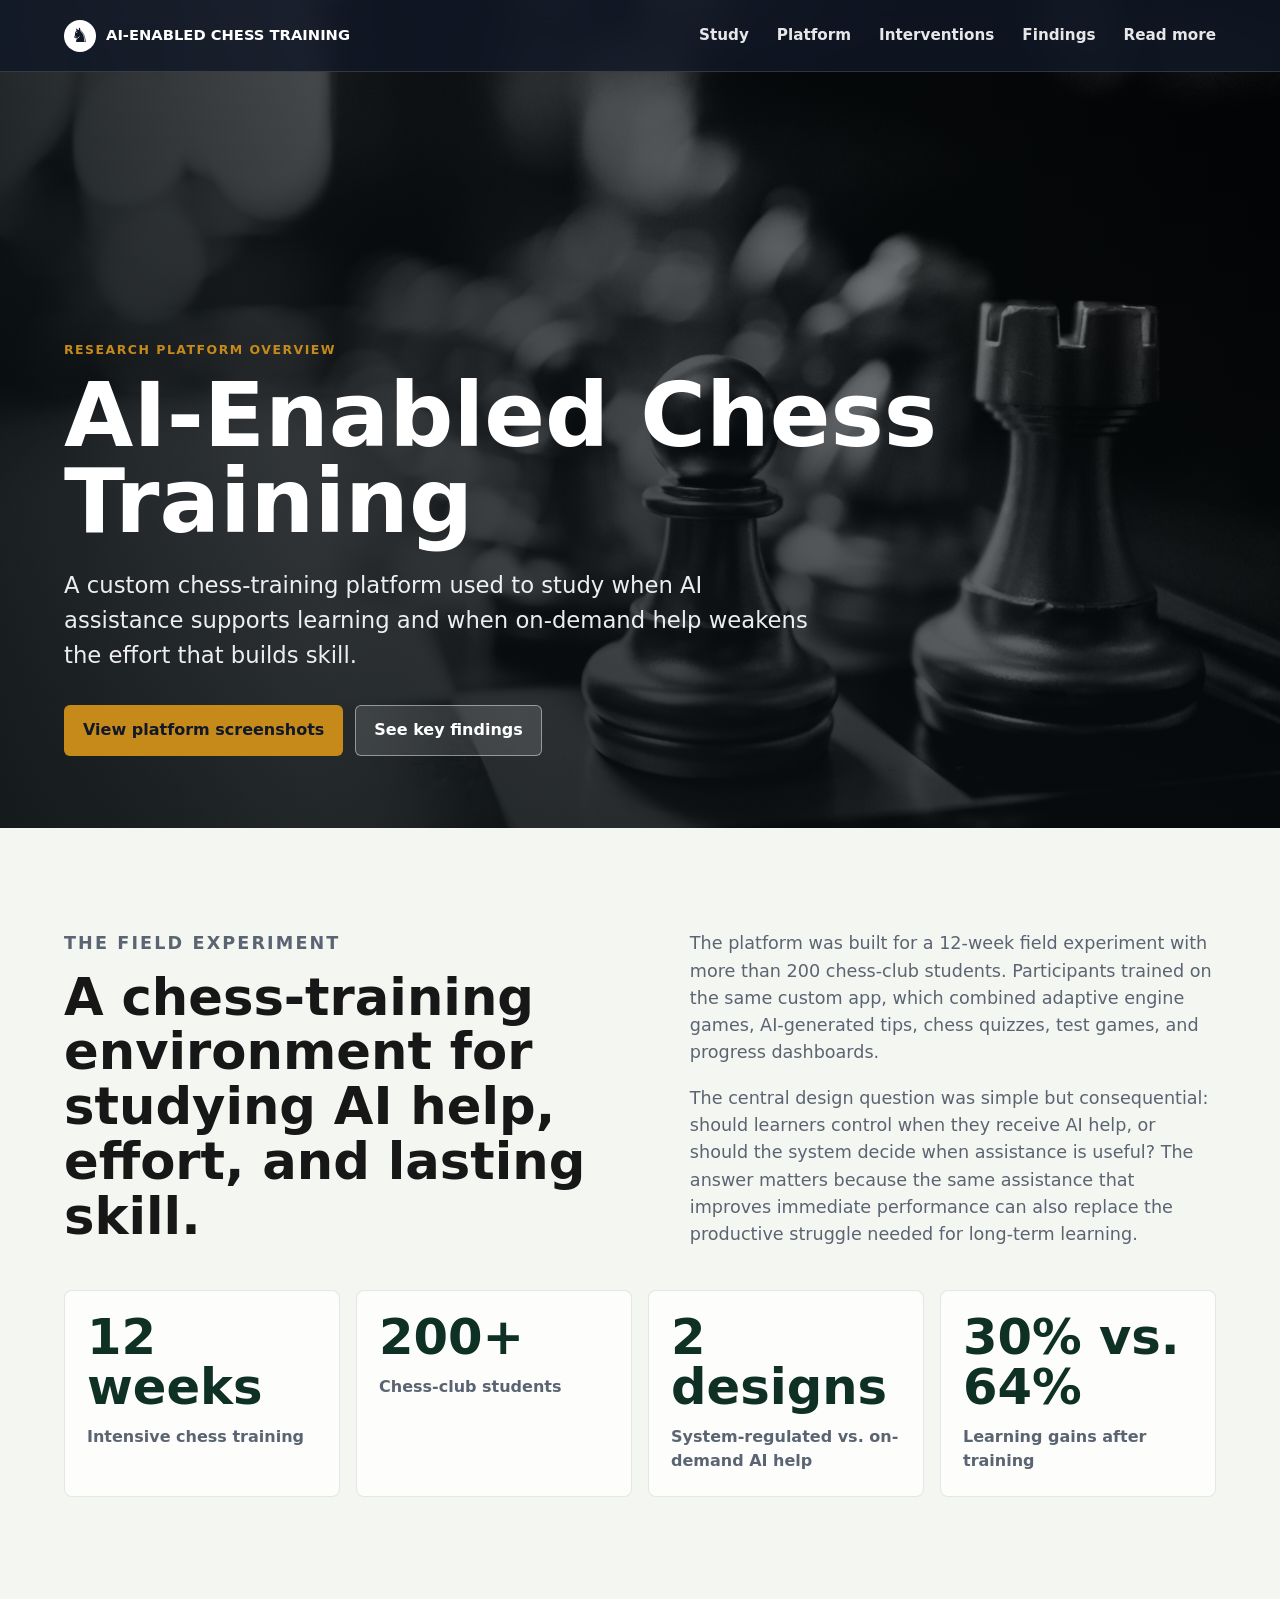
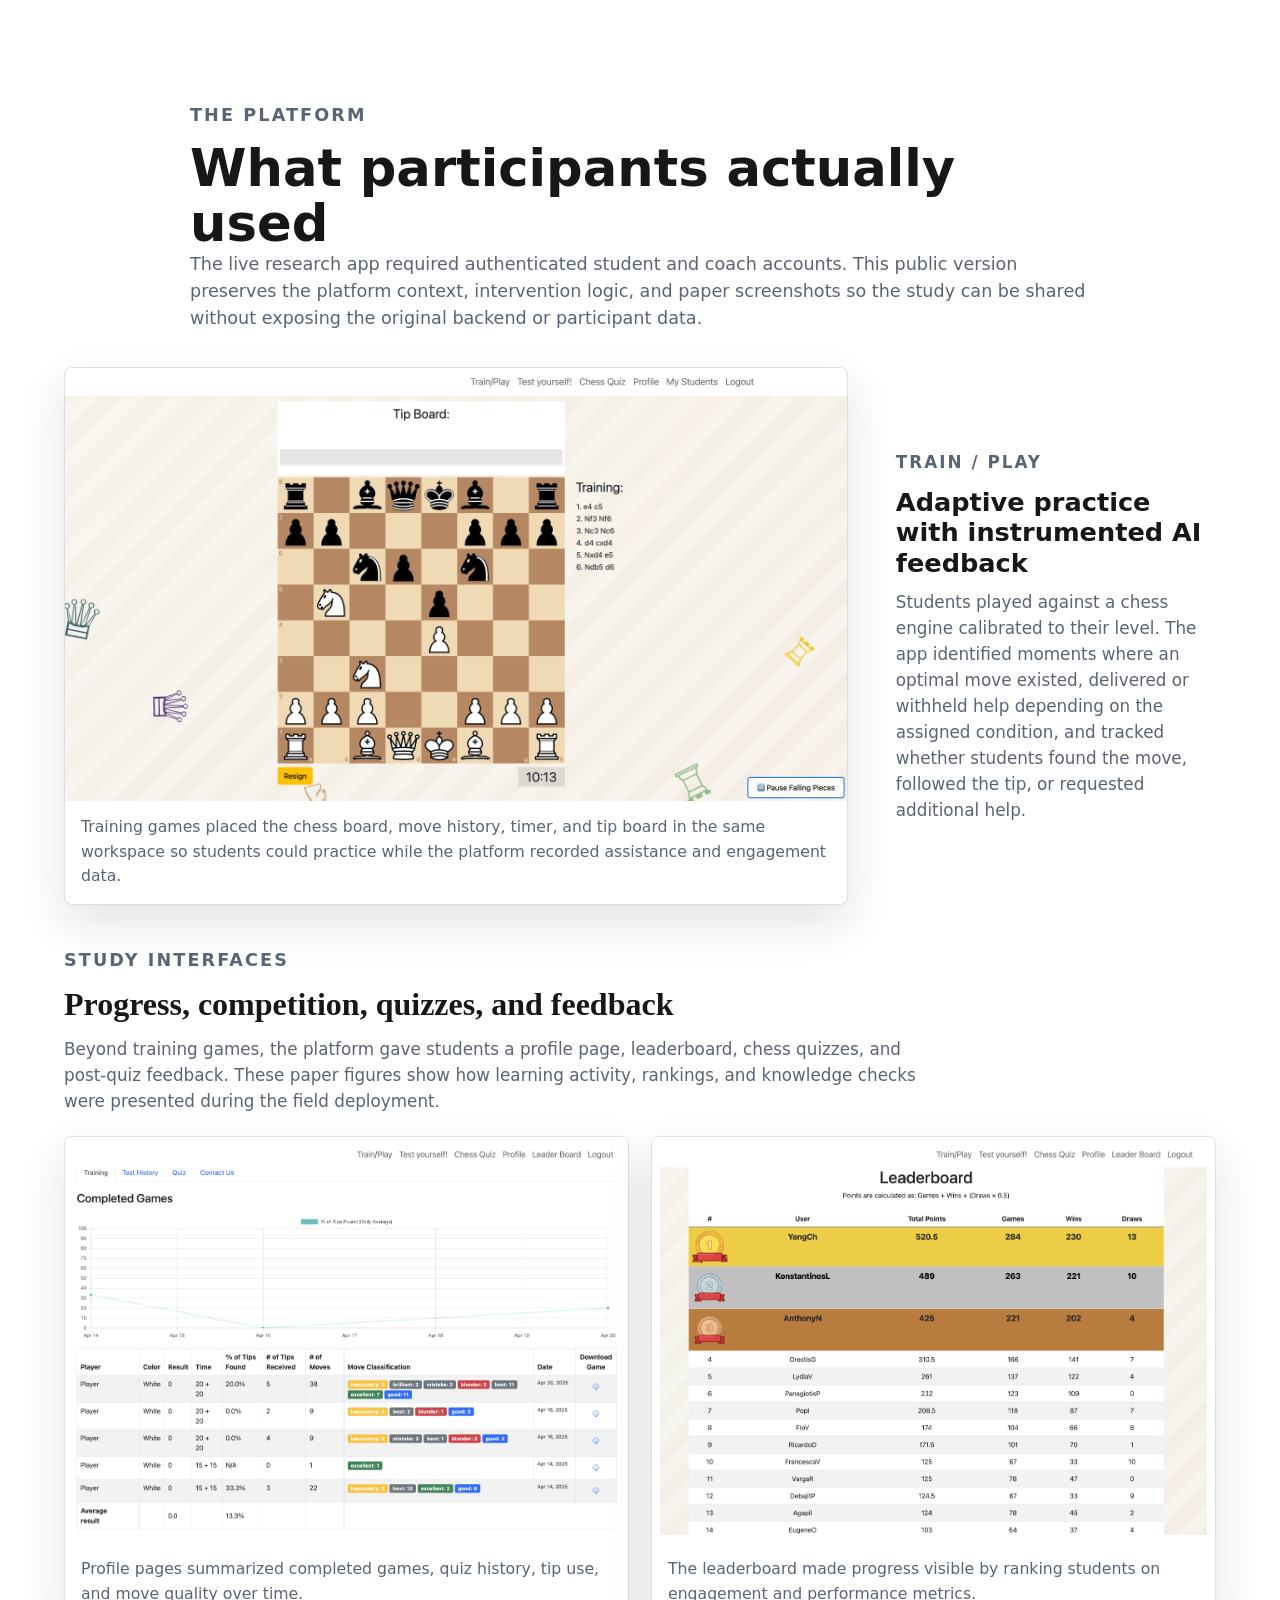
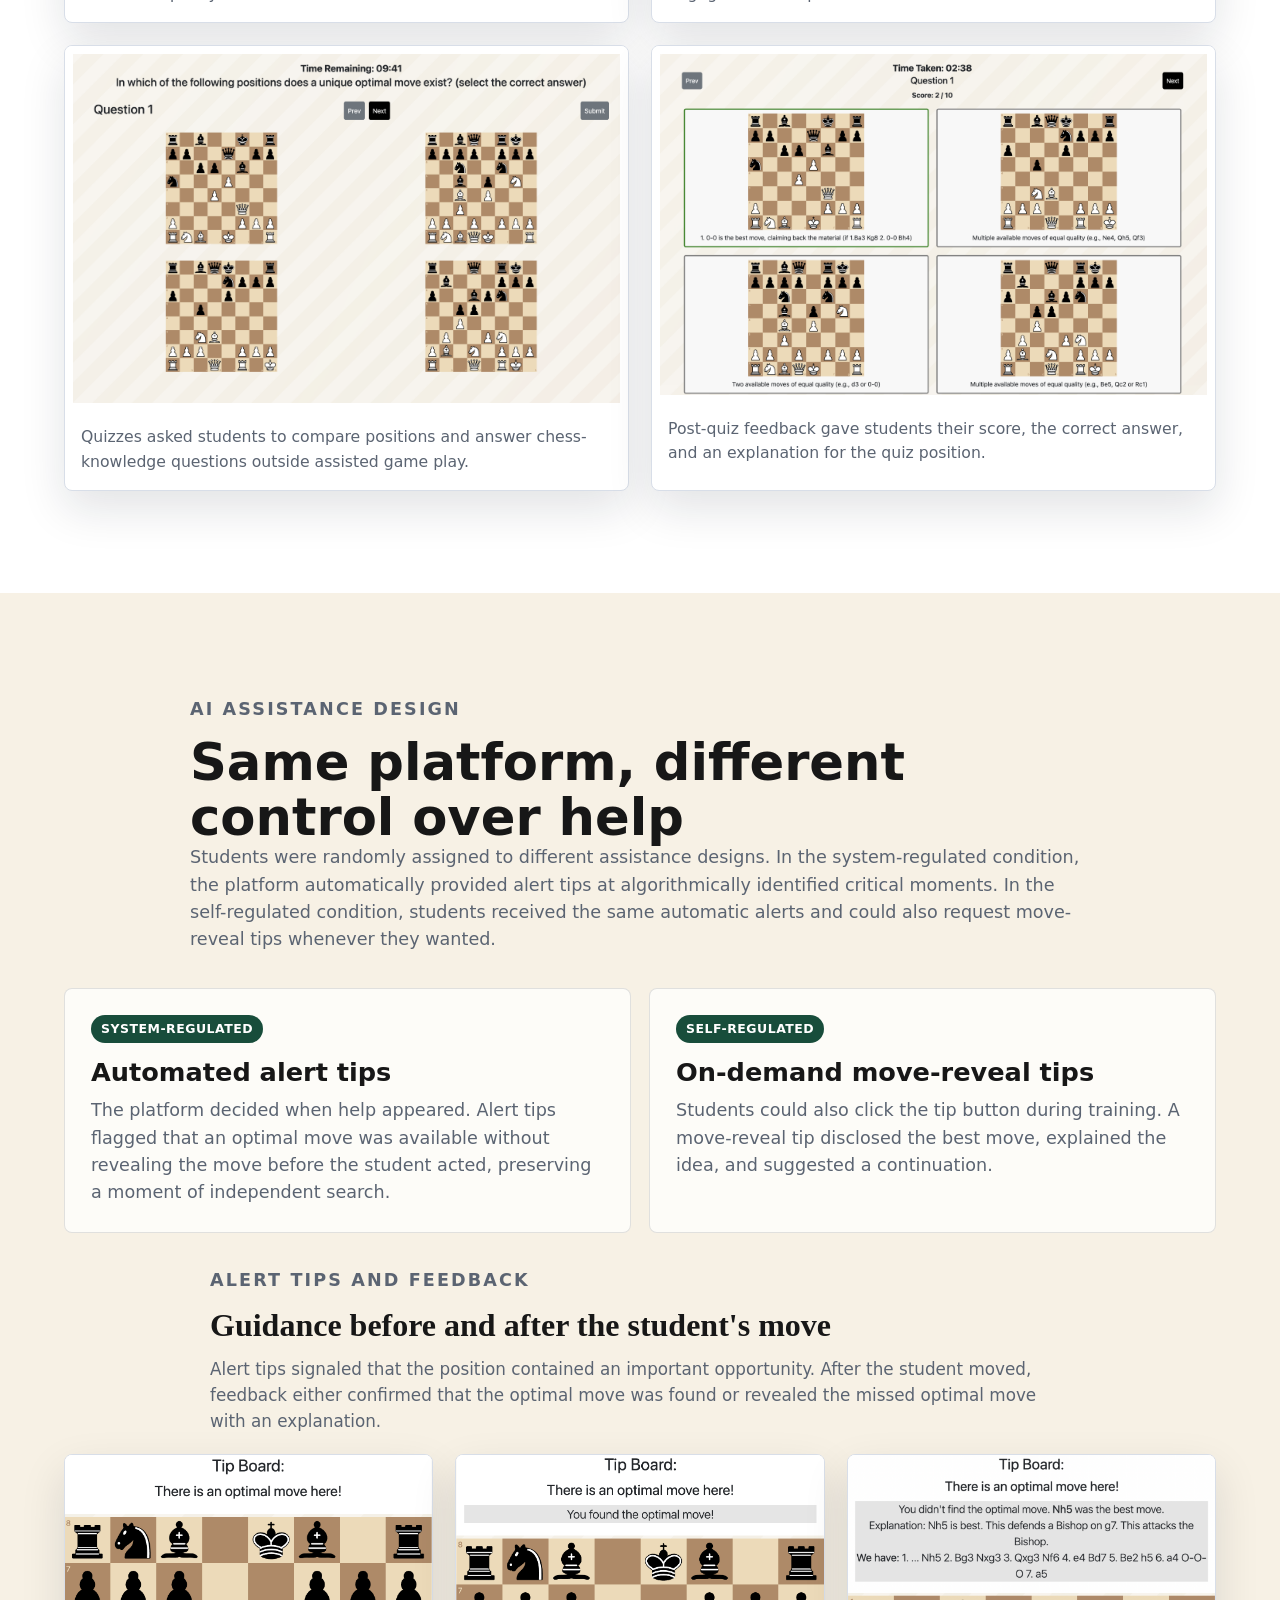
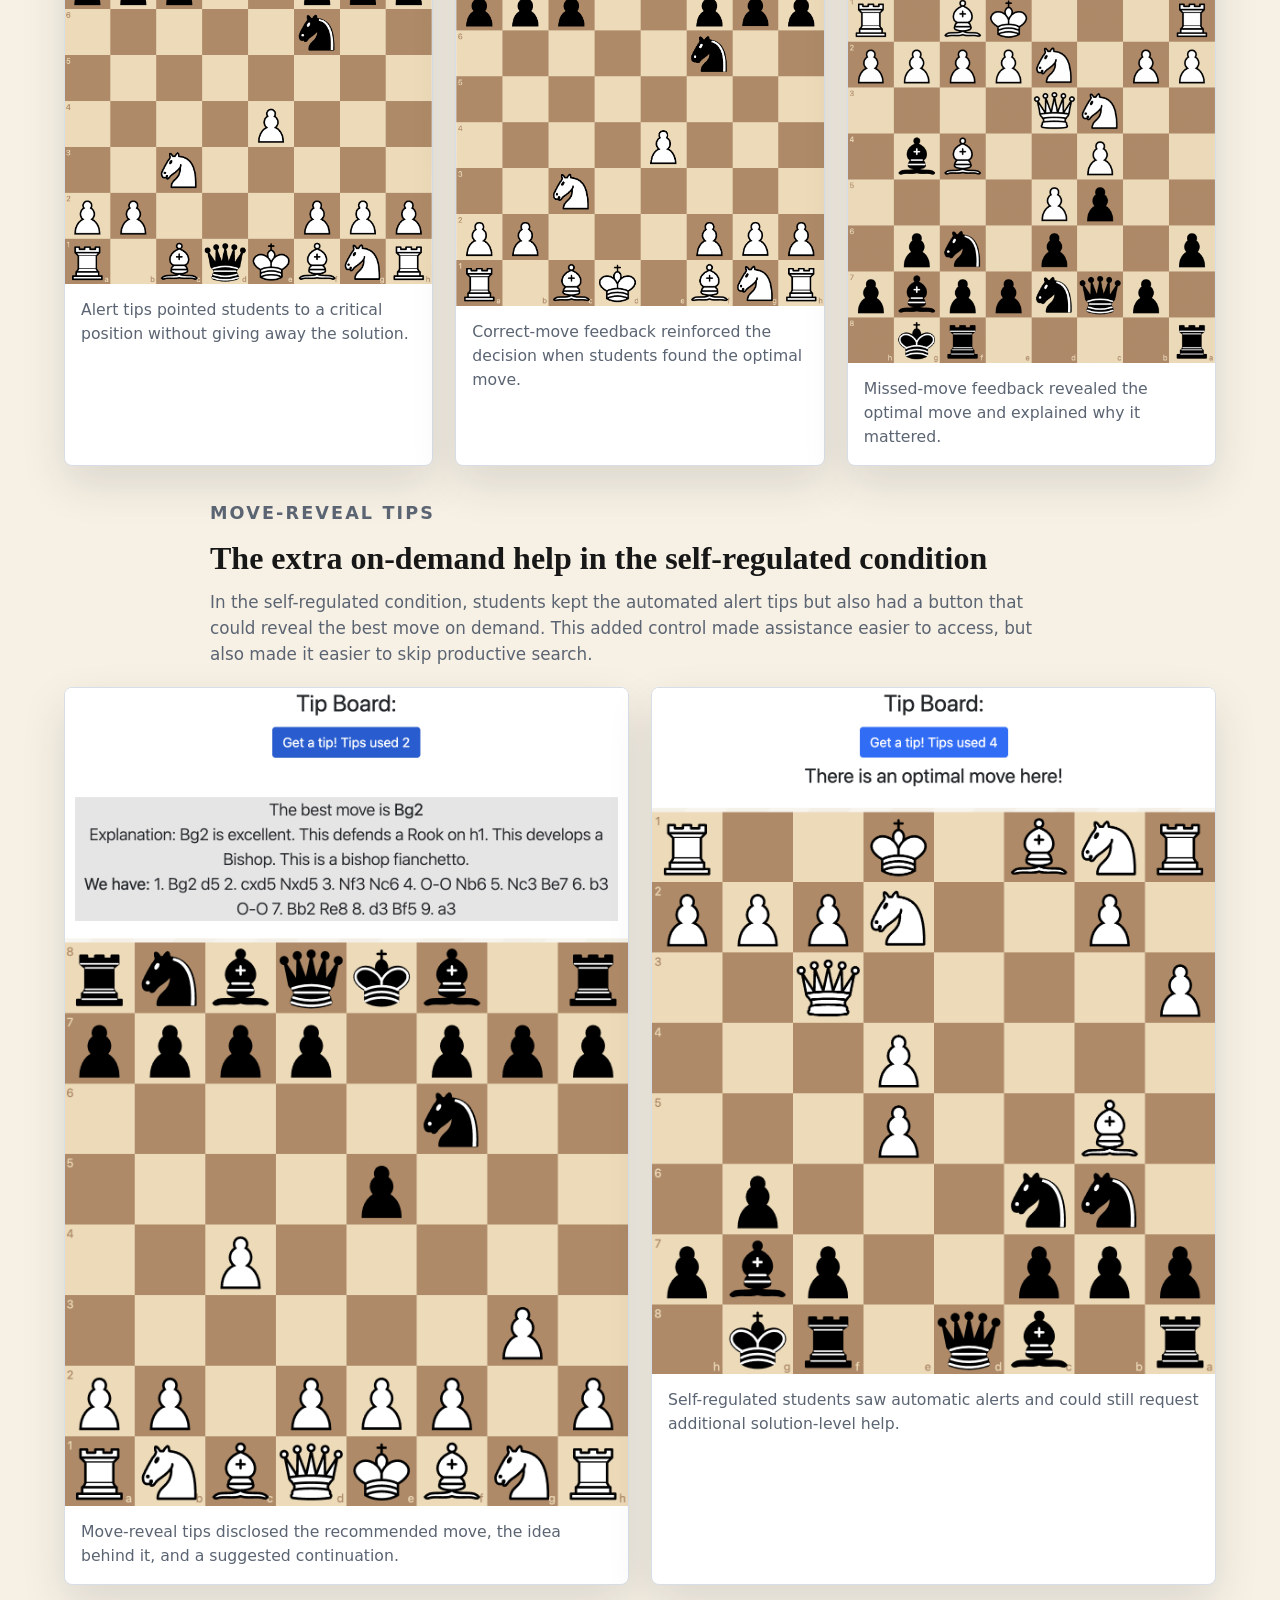
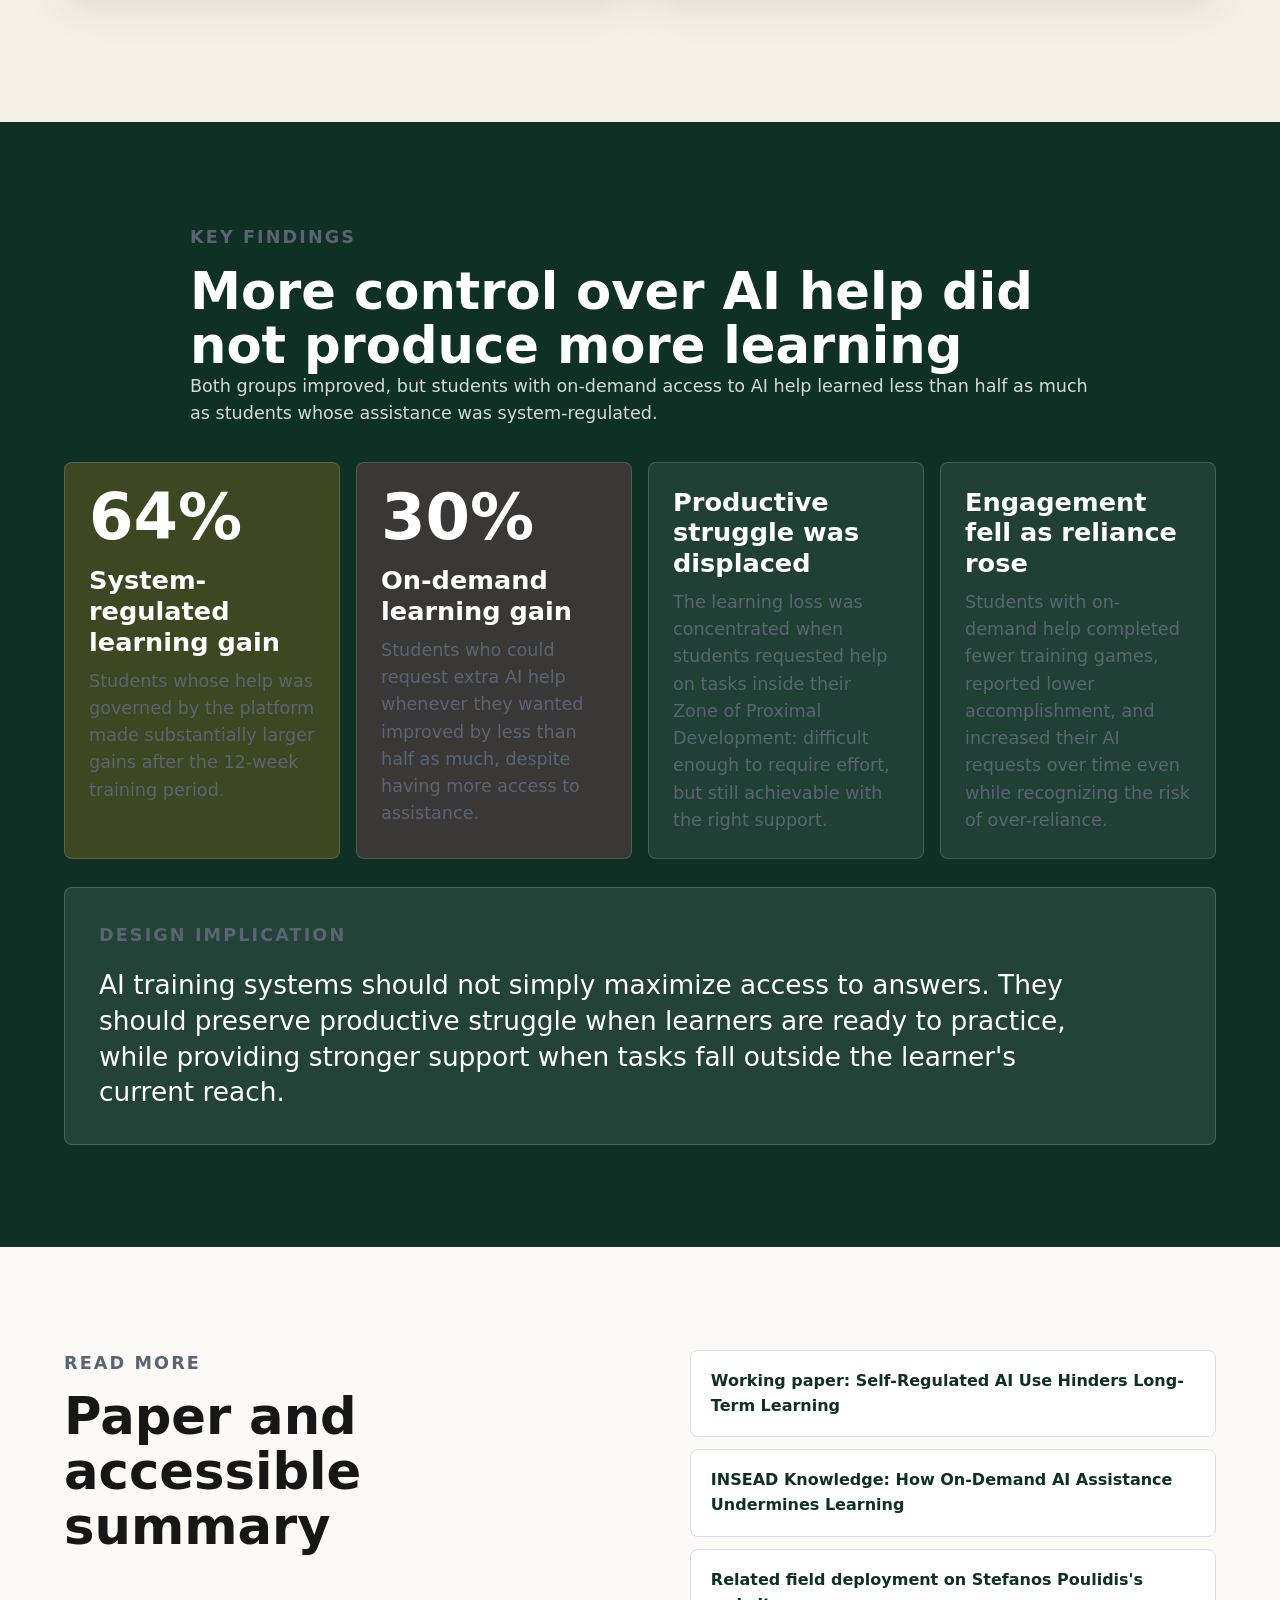
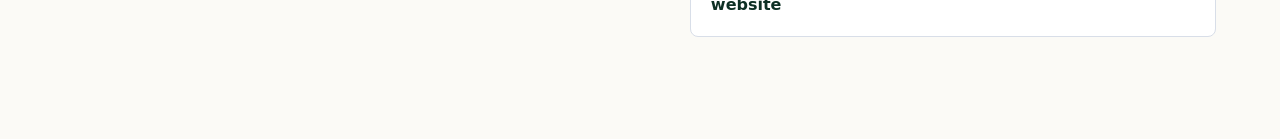
==== index.html @ 51ff5b45 "Use paper screenshots for chess platform overview" ====
<!doctype html>
<html lang="en">
  <head>
    <meta charset="utf-8" />
    <meta name="viewport" content="width=device-width, initial-scale=1" />
    <meta
      name="description"
      content="Public overview of an AI-enabled chess training platform used to study on-demand AI assistance, productive struggle, and long-term learning."
    />
    <title>AI-Enabled Chess Training</title>
    <link rel="icon" href="favicon.ico" />
    <link rel="stylesheet" href="styles.css" />
  </head>
  <body>
    <header class="site-header" aria-label="Site header">
      <a class="brand" href="#top" aria-label="AI-Enabled Chess Training home">
        <span class="brand-mark" aria-hidden="true">♞</span>
        <span>AI-Enabled Chess Training</span>
      </a>
      <nav class="site-nav" aria-label="Primary navigation">
        <a href="#study">Study</a>
        <a href="#platform">Platform</a>
        <a href="#interventions">Interventions</a>
        <a href="#findings">Findings</a>
        <a href="#read-more">Read more</a>
      </nav>
    </header>

    <main id="top">
      <section class="hero" aria-label="AI-enabled chess training">
        <img src="img/home/chess_1.jpg" alt="" class="hero-image" />
        <div class="hero-shade"></div>
        <div class="hero-content">
          <p class="eyebrow">Research platform overview</p>
          <h1>AI-Enabled Chess Training</h1>
          <p class="hero-copy">
            A custom chess-training platform used to study when AI assistance supports learning and
            when on-demand help weakens the effort that builds skill.
          </p>
          <div class="hero-actions">
            <a class="button primary" href="#platform">View platform screenshots</a>
            <a class="button secondary" href="#findings">See key findings</a>
          </div>
        </div>
      </section>

      <section id="study" class="section intro-section">
        <div class="section-inner two-column">
          <div>
            <p class="eyebrow">The field experiment</p>
            <h2>A chess-training environment for studying AI help, effort, and lasting skill.</h2>
          </div>
          <div class="copy-stack">
            <p class="lead">
              The platform was built for a 12-week field experiment with more than 200 chess-club
              students. Participants trained on the same custom app, which combined adaptive engine
              games, AI-generated tips, chess quizzes, test games, and progress dashboards.
            </p>
            <p>
              The central design question was simple but consequential: should learners control when
              they receive AI help, or should the system decide when assistance is useful? The answer
              matters because the same assistance that improves immediate performance can also
              replace the productive struggle needed for long-term learning.
            </p>
          </div>
        </div>
        <div class="section-inner stat-grid" aria-label="Study summary">
          <div class="stat-item">
            <strong>12 weeks</strong>
            <span>Intensive chess training</span>
          </div>
          <div class="stat-item">
            <strong>200+</strong>
            <span>Chess-club students</span>
          </div>
          <div class="stat-item">
            <strong>2 designs</strong>
            <span>System-regulated vs. on-demand AI help</span>
          </div>
          <div class="stat-item">
            <strong>30% vs. 64%</strong>
            <span>Learning gains after training</span>
          </div>
        </div>
      </section>

      <section id="platform" class="section">
        <div class="section-inner section-heading">
          <p class="eyebrow">The platform</p>
          <h2>What participants actually used</h2>
          <p class="lead">
            The live research app required authenticated student and coach accounts. This public
            version preserves the platform context, intervention logic, and paper screenshots so the
            study can be shared without exposing the original backend or participant data.
          </p>
        </div>

        <div class="section-inner screenshot-feature">
          <figure>
            <img
              src="img/home/chess_4.png"
              alt="Training game screen with chess board, move history, timer, and AI tip board"
            />
            <figcaption>
              Training games placed the chess board, move history, timer, and tip board in the same
              workspace so students could practice while the platform recorded assistance and
              engagement data.
            </figcaption>
          </figure>
          <div class="feature-copy">
            <p class="eyebrow">Train / play</p>
            <h3>Adaptive practice with instrumented AI feedback</h3>
            <p>
              Students played against a chess engine calibrated to their level. The app identified
              moments where an optimal move existed, delivered or withheld help depending on the
              assigned condition, and tracked whether students found the move, followed the tip, or
              requested additional help.
            </p>
          </div>
        </div>

        <div class="section-inner platform-paper">
          <div class="section-subheading">
            <p class="eyebrow">Study interfaces</p>
            <h3>Progress, competition, quizzes, and feedback</h3>
            <p>
              Beyond training games, the platform gave students a profile page, leaderboard, chess
              quizzes, and post-quiz feedback. These paper figures show how learning activity,
              rankings, and knowledge checks were presented during the field deployment.
            </p>
          </div>
          <div class="platform-grid paper-grid" aria-label="Paper screenshots of platform interfaces">
            <figure class="platform-shot paper-shot">
              <img
                src="img/paper/profile-interface.png"
                alt="Paper screenshot of the student profile interface with quiz scores and training history"
              />
              <figcaption>
                Profile pages summarized completed games, quiz history, tip use, and move quality
                over time.
              </figcaption>
            </figure>
            <figure class="platform-shot paper-shot">
              <img
                src="img/paper/leaderboard-interface.png"
                alt="Paper screenshot of the leaderboard interface"
              />
              <figcaption>
                The leaderboard made progress visible by ranking students on engagement and
                performance metrics.
              </figcaption>
            </figure>
            <figure class="platform-shot paper-shot">
              <img
                src="img/paper/quiz-interface.png"
                alt="Paper screenshot of a chess quiz with multiple board positions"
              />
              <figcaption>
                Quizzes asked students to compare positions and answer chess-knowledge questions
                outside assisted game play.
              </figcaption>
            </figure>
            <figure class="platform-shot paper-shot">
              <img
                src="img/paper/quiz-feedback.png"
                alt="Paper screenshot of post-quiz feedback with score and explanation"
              />
              <figcaption>
                Post-quiz feedback gave students their score, the correct answer, and an explanation
                for the quiz position.
              </figcaption>
            </figure>
          </div>
        </div>
      </section>

      <section id="interventions" class="section band">
        <div class="section-inner section-heading">
          <p class="eyebrow">AI assistance design</p>
          <h2>Same platform, different control over help</h2>
          <p class="lead">
            Students were randomly assigned to different assistance designs. In the system-regulated
            condition, the platform automatically provided alert tips at algorithmically identified
            critical moments. In the self-regulated condition, students received the same automatic
            alerts and could also request move-reveal tips whenever they wanted.
          </p>
        </div>

        <div class="section-inner intervention-grid">
          <article>
            <span class="tag">System-regulated</span>
            <h3>Automated alert tips</h3>
            <p>
              The platform decided when help appeared. Alert tips flagged that an optimal move was
              available without revealing the move before the student acted, preserving a moment of
              independent search.
            </p>
          </article>
          <article>
            <span class="tag">Self-regulated</span>
            <h3>On-demand move-reveal tips</h3>
            <p>
              Students could also click the tip button during training. A move-reveal tip disclosed
              the best move, explained the idea, and suggested a continuation.
            </p>
          </article>
        </div>

        <div class="section-inner section-subheading">
          <p class="eyebrow">Alert tips and feedback</p>
          <h3>Guidance before and after the student's move</h3>
          <p>
            Alert tips signaled that the position contained an important opportunity. After the
            student moved, feedback either confirmed that the optimal move was found or revealed the
            missed optimal move with an explanation.
          </p>
        </div>

        <div class="section-inner tip-grid tip-grid--three" aria-label="Alert tip and feedback examples from the paper">
          <figure class="tip-shot">
            <img
              src="img/paper/alert-tip.png"
              alt="Paper screenshot of an alert tip saying there is an optimal move here"
            />
            <figcaption>
              Alert tips pointed students to a critical position without giving away the solution.
            </figcaption>
          </figure>
          <figure class="tip-shot">
            <img
              src="img/paper/alert-feedback-correct.png"
              alt="Paper screenshot of feedback confirming the student found the optimal move"
            />
            <figcaption>
              Correct-move feedback reinforced the decision when students found the optimal move.
            </figcaption>
          </figure>
          <figure class="tip-shot">
            <img
              src="img/paper/alert-feedback-missed.png"
              alt="Paper screenshot of feedback revealing a missed optimal move"
            />
            <figcaption>
              Missed-move feedback revealed the optimal move and explained why it mattered.
            </figcaption>
          </figure>
        </div>

        <div class="section-inner section-subheading">
          <p class="eyebrow">Move-reveal tips</p>
          <h3>The extra on-demand help in the self-regulated condition</h3>
          <p>
            In the self-regulated condition, students kept the automated alert tips but also had a
            button that could reveal the best move on demand. This added control made assistance
            easier to access, but also made it easier to skip productive search.
          </p>
        </div>

        <div class="section-inner tip-grid" aria-label="Move-reveal and self-regulated alert examples from the paper">
          <figure class="tip-shot">
            <img
              src="img/paper/move-reveal-tip.png"
              alt="Paper screenshot of an on-demand move-reveal tip showing the best move and explanation"
            />
            <figcaption>
              Move-reveal tips disclosed the recommended move, the idea behind it, and a suggested
              continuation.
            </figcaption>
          </figure>
          <figure class="tip-shot">
            <img
              src="img/paper/self-regulated-alert-tip.png"
              alt="Paper screenshot of the self-regulated interface with automatic alert tip and tip button"
            />
            <figcaption>
              Self-regulated students saw automatic alerts and could still request additional
              solution-level help.
            </figcaption>
          </figure>
        </div>
      </section>

      <section id="findings" class="section findings-section">
        <div class="section-inner section-heading">
          <p class="eyebrow">Key findings</p>
          <h2>More control over AI help did not produce more learning</h2>
          <p class="lead">
            Both groups improved, but students with on-demand access to AI help learned less than
            half as much as students whose assistance was system-regulated.
          </p>
        </div>

        <div class="section-inner findings-grid">
          <article class="finding-card primary-finding">
            <span class="finding-number">64%</span>
            <h3>System-regulated learning gain</h3>
            <p>
              Students whose help was governed by the platform made substantially larger gains after
              the 12-week training period.
            </p>
          </article>
          <article class="finding-card contrast-finding">
            <span class="finding-number">30%</span>
            <h3>On-demand learning gain</h3>
            <p>
              Students who could request extra AI help whenever they wanted improved by less than
              half as much, despite having more access to assistance.
            </p>
          </article>
          <article class="finding-card">
            <h3>Productive struggle was displaced</h3>
            <p>
              The learning loss was concentrated when students requested help on tasks inside their
              Zone of Proximal Development: difficult enough to require effort, but still achievable
              with the right support.
            </p>
          </article>
          <article class="finding-card">
            <h3>Engagement fell as reliance rose</h3>
            <p>
              Students with on-demand help completed fewer training games, reported lower
              accomplishment, and increased their AI requests over time even while recognizing the
              risk of over-reliance.
            </p>
          </article>
        </div>

        <div class="section-inner design-principle">
          <p class="eyebrow">Design implication</p>
          <p>
            AI training systems should not simply maximize access to answers. They should preserve
            productive struggle when learners are ready to practice, while providing stronger support
            when tasks fall outside the learner's current reach.
          </p>
        </div>
      </section>

      <section id="read-more" class="section read-more-section">
        <div class="section-inner two-column">
          <div>
            <p class="eyebrow">Read more</p>
            <h2>Paper and accessible summary</h2>
          </div>
          <div class="link-list">
            <a href="https://papers.ssrn.com/sol3/papers.cfm?abstract_id=5604932">
              Working paper: Self-Regulated AI Use Hinders Long-Term Learning
            </a>
            <a href="https://knowledge.insead.edu/responsibility/how-demand-ai-assistance-undermines-learning">
              INSEAD Knowledge: How On-Demand AI Assistance Undermines Learning
            </a>
            <a href="https://stefanospoulidis.github.io/#ai-field-deployments">
              Related field deployment on Stefanos Poulidis's website
            </a>
          </div>
        </div>
      </section>
    </main>
  </body>
</html>
---- styles.css ----
:root {
  color-scheme: light;
  --ink: #171717;
  --muted: #5b6472;
  --line: #d8dee8;
  --paper: #ffffff;
  --soft: #f4f6f1;
  --ivory: #fbfaf6;
  --forest: #184d3b;
  --forest-dark: #0e3025;
  --brass: #c58a1a;
  --rose: #9f4d62;
  --blue: #2f5f88;
  --coal: #111827;
  --shadow: 0 18px 45px rgba(17, 24, 39, 0.12);
}

* {
  box-sizing: border-box;
}

html {
  scroll-behavior: smooth;
}

body {
  margin: 0;
  color: var(--ink);
  background: var(--paper);
  font-family:
    Inter, ui-sans-serif, system-ui, -apple-system, BlinkMacSystemFont, "Segoe UI", sans-serif;
  line-height: 1.55;
  overflow-x: hidden;
}

a {
  color: inherit;
}

img {
  max-width: 100%;
}

.site-header {
  position: fixed;
  inset: 0 0 auto 0;
  z-index: 20;
  display: flex;
  align-items: center;
  justify-content: space-between;
  gap: 24px;
  min-height: 72px;
  padding: 14px clamp(18px, 5vw, 64px);
  color: #ffffff;
  background: rgba(17, 24, 39, 0.82);
  border-bottom: 1px solid rgba(255, 255, 255, 0.14);
  backdrop-filter: blur(12px);
}

.brand {
  display: inline-flex;
  align-items: center;
  gap: 10px;
  text-decoration: none;
  font-size: 0.92rem;
  font-weight: 800;
  letter-spacing: 0;
  text-transform: uppercase;
  white-space: nowrap;
}

.brand-mark {
  display: inline-grid;
  place-items: center;
  width: 32px;
  height: 32px;
  color: var(--coal);
  background: #ffffff;
  border-radius: 50%;
  font-size: 20px;
}

.site-nav {
  display: flex;
  align-items: center;
  gap: clamp(13px, 2.2vw, 28px);
  font-size: 0.95rem;
  font-weight: 700;
}

.site-nav a {
  text-decoration: none;
  opacity: 0.9;
  white-space: nowrap;
}

.site-nav a:hover,
.site-nav a:focus-visible {
  opacity: 1;
  text-decoration: underline;
  text-underline-offset: 4px;
}

.hero {
  position: relative;
  min-height: 92vh;
  display: grid;
  align-items: end;
  overflow: hidden;
  color: #ffffff;
  padding: 120px clamp(18px, 5vw, 64px) 72px;
}

.hero-image,
.hero-shade {
  position: absolute;
  inset: 0;
  width: 100%;
  height: 100%;
}

.hero-image {
  object-fit: cover;
}

.hero-shade {
  background:
    linear-gradient(90deg, rgba(10, 15, 18, 0.89), rgba(10, 15, 18, 0.56) 58%, rgba(10, 15, 18, 0.18)),
    linear-gradient(0deg, rgba(10, 15, 18, 0.6), rgba(10, 15, 18, 0));
}

.hero-content {
  position: relative;
  z-index: 1;
  width: min(900px, 100%);
}

.eyebrow {
  margin: 0 0 12px;
  color: var(--brass);
  font-size: 0.78rem;
  font-weight: 900;
  letter-spacing: 0.12em;
  text-transform: uppercase;
}

.hero h1,
h2,
h3,
p {
  letter-spacing: 0;
}

.hero h1 {
  margin: 0;
  max-width: 920px;
  font-size: clamp(3rem, 7vw, 6.8rem);
  line-height: 0.96;
}

.hero-copy {
  max-width: 760px;
  margin: 24px 0 0;
  color: rgba(255, 255, 255, 0.92);
  font-size: clamp(1.1rem, 2vw, 1.42rem);
}

.hero-actions {
  display: flex;
  flex-wrap: wrap;
  gap: 12px;
  margin-top: 32px;
}

.button {
  display: inline-flex;
  align-items: center;
  justify-content: center;
  min-height: 46px;
  padding: 12px 18px;
  border: 1px solid transparent;
  border-radius: 6px;
  font-weight: 800;
  text-decoration: none;
}

.button.primary {
  color: #111827;
  background: var(--brass);
}

.button.secondary {
  color: #ffffff;
  background: rgba(255, 255, 255, 0.12);
  border-color: rgba(255, 255, 255, 0.45);
}

.button:hover,
.button:focus-visible {
  transform: translateY(-1px);
}

.section {
  padding: clamp(62px, 8vw, 112px) clamp(18px, 5vw, 64px);
}

section[id] {
  scroll-margin-top: 92px;
}

.section-inner {
  width: min(1180px, 100%);
  margin: 0 auto;
}

.section-heading {
  max-width: 900px;
  margin-bottom: 34px;
}

.two-column {
  display: grid;
  grid-template-columns: minmax(0, 1fr) minmax(320px, 0.95fr);
  gap: clamp(28px, 6vw, 72px);
  align-items: start;
}

h2 {
  margin: 0;
  font-size: clamp(2rem, 4vw, 3.55rem);
  line-height: 1.07;
}

h3 {
  margin: 0 0 10px;
  font-size: clamp(1.28rem, 2vw, 1.62rem);
  line-height: 1.2;
}

p {
  margin: 0;
}

p + p {
  margin-top: 18px;
}

.lead,
.section p {
  color: var(--muted);
  font-size: 1.1rem;
}

.copy-stack {
  min-width: 0;
}

.intro-section {
  background: var(--soft);
}

.stat-grid {
  display: grid;
  grid-template-columns: repeat(4, minmax(0, 1fr));
  gap: 16px;
  margin-top: 42px;
}

.stat-item {
  min-height: 132px;
  padding: 22px;
  border: 1px solid rgba(17, 24, 39, 0.1);
  border-radius: 8px;
  background: rgba(255, 255, 255, 0.8);
}

.stat-item strong {
  display: block;
  color: var(--forest-dark);
  font-size: clamp(2rem, 4vw, 3.1rem);
  line-height: 1;
}

.stat-item span {
  display: block;
  margin-top: 12px;
  color: var(--muted);
  font-weight: 700;
}

.screenshot-feature {
  display: grid;
  grid-template-columns: minmax(0, 1.42fr) minmax(280px, 0.58fr);
  gap: clamp(24px, 5vw, 48px);
  align-items: center;
  margin-top: 18px;
}

figure {
  margin: 0;
}

.screenshot-feature figure,
.platform-shot,
.tip-grid figure {
  border: 1px solid var(--line);
  border-radius: 8px;
  overflow: hidden;
  background: #ffffff;
  box-shadow: var(--shadow);
}

.screenshot-feature img,
.platform-shot img,
.tip-grid img {
  display: block;
  width: 100%;
  height: auto;
  background: #ffffff;
}

.screenshot-feature figcaption,
.platform-shot figcaption,
.tip-grid figcaption {
  padding: 14px 16px 16px;
  color: var(--muted);
  font-size: 0.98rem;
}

.feature-copy {
  padding: 4px 0;
}

.feature-copy p {
  font-size: 1.05rem;
}

.platform-paper {
  margin-top: 42px;
}

.section-subheading {
  max-width: 860px;
  margin-top: 34px;
  margin-bottom: 20px;
}

.section-subheading h3 {
  margin: 0 0 12px;
  color: var(--ink);
  font-family: Georgia, "Times New Roman", serif;
  font-size: clamp(1.45rem, 2.5vw, 2.15rem);
  line-height: 1.16;
}

.section-subheading p:last-child {
  margin: 0;
  color: var(--muted);
  font-size: 1.05rem;
}

.platform-grid {
  display: grid;
  grid-template-columns: repeat(2, minmax(0, 1fr));
  gap: 22px;
  margin-top: 32px;
}

.platform-shot img {
  aspect-ratio: 16 / 9;
  object-fit: cover;
  object-position: top center;
}

.paper-grid {
  margin-top: 22px;
}

.paper-shot img {
  aspect-ratio: auto;
  object-fit: contain;
  padding: 8px;
}

.band {
  background: #f7f1e5;
}

.intervention-grid {
  display: grid;
  grid-template-columns: repeat(2, minmax(0, 1fr));
  gap: 18px;
  margin-bottom: 28px;
}

.intervention-grid article {
  padding: 26px;
  border: 1px solid rgba(17, 24, 39, 0.12);
  border-radius: 8px;
  background: rgba(255, 255, 255, 0.74);
}

.tag {
  display: inline-flex;
  align-items: center;
  min-height: 28px;
  margin-bottom: 14px;
  padding: 4px 10px;
  border-radius: 999px;
  color: #ffffff;
  background: var(--forest);
  font-size: 0.78rem;
  font-weight: 800;
  letter-spacing: 0.04em;
  text-transform: uppercase;
}

.tip-grid {
  display: grid;
  grid-template-columns: repeat(2, minmax(0, 1fr));
  gap: 22px;
  margin-top: 20px;
  margin-bottom: 34px;
}

.tip-grid--three {
  grid-template-columns: repeat(3, minmax(0, 1fr));
}

.tip-shot img {
  aspect-ratio: auto;
  object-fit: contain;
  padding: 0;
}

.findings-section {
  background: var(--forest-dark);
  color: #ffffff;
}

.findings-section .lead,
.findings-section .section p {
  color: rgba(255, 255, 255, 0.82);
}

.findings-grid {
  display: grid;
  grid-template-columns: repeat(4, minmax(0, 1fr));
  gap: 16px;
}

.finding-card {
  min-height: 270px;
  padding: 24px;
  border: 1px solid rgba(255, 255, 255, 0.16);
  border-radius: 8px;
  background: rgba(255, 255, 255, 0.08);
}

.finding-card h3 {
  color: #ffffff;
}

.finding-number {
  display: block;
  margin-bottom: 18px;
  color: #ffffff;
  font-size: clamp(2.7rem, 5vw, 4.6rem);
  font-weight: 900;
  line-height: 0.95;
}

.primary-finding {
  background: rgba(197, 138, 26, 0.26);
}

.contrast-finding {
  background: rgba(159, 77, 98, 0.3);
}

.design-principle {
  margin-top: 28px;
  padding: clamp(24px, 4vw, 34px);
  border: 1px solid rgba(255, 255, 255, 0.18);
  border-radius: 8px;
  background: rgba(255, 255, 255, 0.09);
}

.design-principle p:last-child {
  max-width: 980px;
  color: #ffffff;
  font-size: clamp(1.25rem, 2.2vw, 1.65rem);
  line-height: 1.35;
}

.read-more-section {
  background: var(--ivory);
}

.link-list {
  display: grid;
  gap: 12px;
}

.link-list a {
  display: block;
  padding: 18px 20px;
  border: 1px solid var(--line);
  border-radius: 8px;
  color: var(--forest-dark);
  background: #ffffff;
  font-weight: 800;
  text-decoration: none;
}

.link-list a:hover,
.link-list a:focus-visible {
  border-color: var(--forest);
  text-decoration: underline;
  text-underline-offset: 4px;
}

@media (max-width: 1080px) {
  .site-header {
    align-items: flex-start;
    flex-direction: column;
    gap: 10px;
  }

  .site-nav {
    width: 100%;
    min-width: 0;
    flex-wrap: wrap;
    justify-content: flex-start;
    gap: 10px 20px;
  }

  .hero {
    padding-top: 154px;
  }

  .stat-grid,
  .findings-grid {
    grid-template-columns: repeat(2, minmax(0, 1fr));
  }

  section[id] {
    scroll-margin-top: 140px;
  }
}

@media (max-width: 860px) {
  .hero {
    min-height: 88vh;
  }

  .two-column,
  .screenshot-feature,
  .platform-grid,
  .intervention-grid,
  .tip-grid,
  .tip-grid--three {
    grid-template-columns: 1fr;
  }

  .screenshot-feature {
    gap: 22px;
  }
}

@media (max-width: 560px) {
  .site-header {
    position: absolute;
  }

  .brand {
    font-size: 0.78rem;
  }

  .brand-mark {
    width: 28px;
    height: 28px;
    font-size: 18px;
  }

  .site-nav {
    font-size: 0.78rem;
    gap: 8px;
  }

  .site-nav a {
    white-space: normal;
  }

  .hero {
    padding-top: 176px;
  }

  .hero-content,
  .hero-copy,
  .hero-actions {
    width: min(100%, 340px);
    max-width: calc(100vw - 50px);
  }

  .hero h1 {
    font-size: 2.4rem;
    line-height: 1;
    overflow-wrap: break-word;
  }

  .hero-actions,
  .button {
    width: 100%;
  }

  .lead,
  .section p {
    font-size: 1rem;
  }

  .stat-grid,
  .findings-grid {
    grid-template-columns: 1fr;
  }

  .stat-item,
  .finding-card {
    min-height: auto;
  }

  section[id] {
    scroll-margin-top: 170px;
  }
}
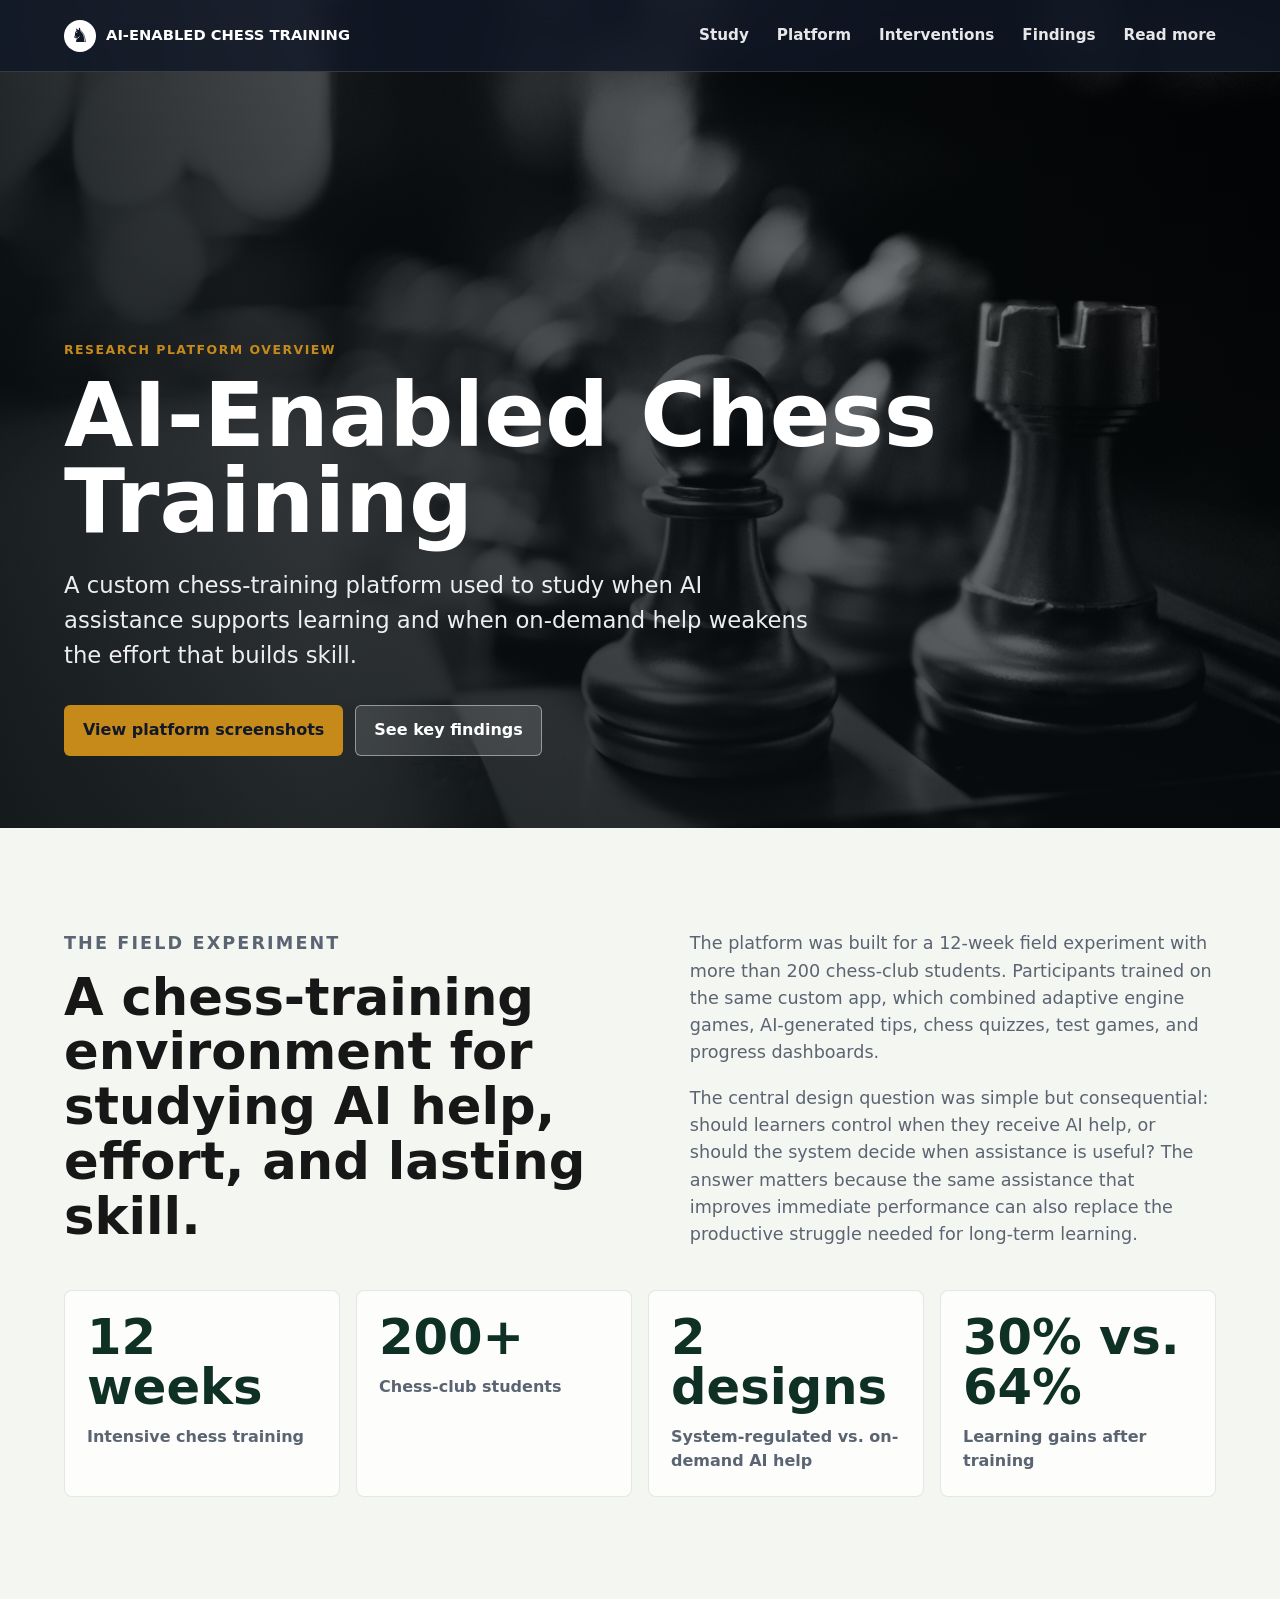
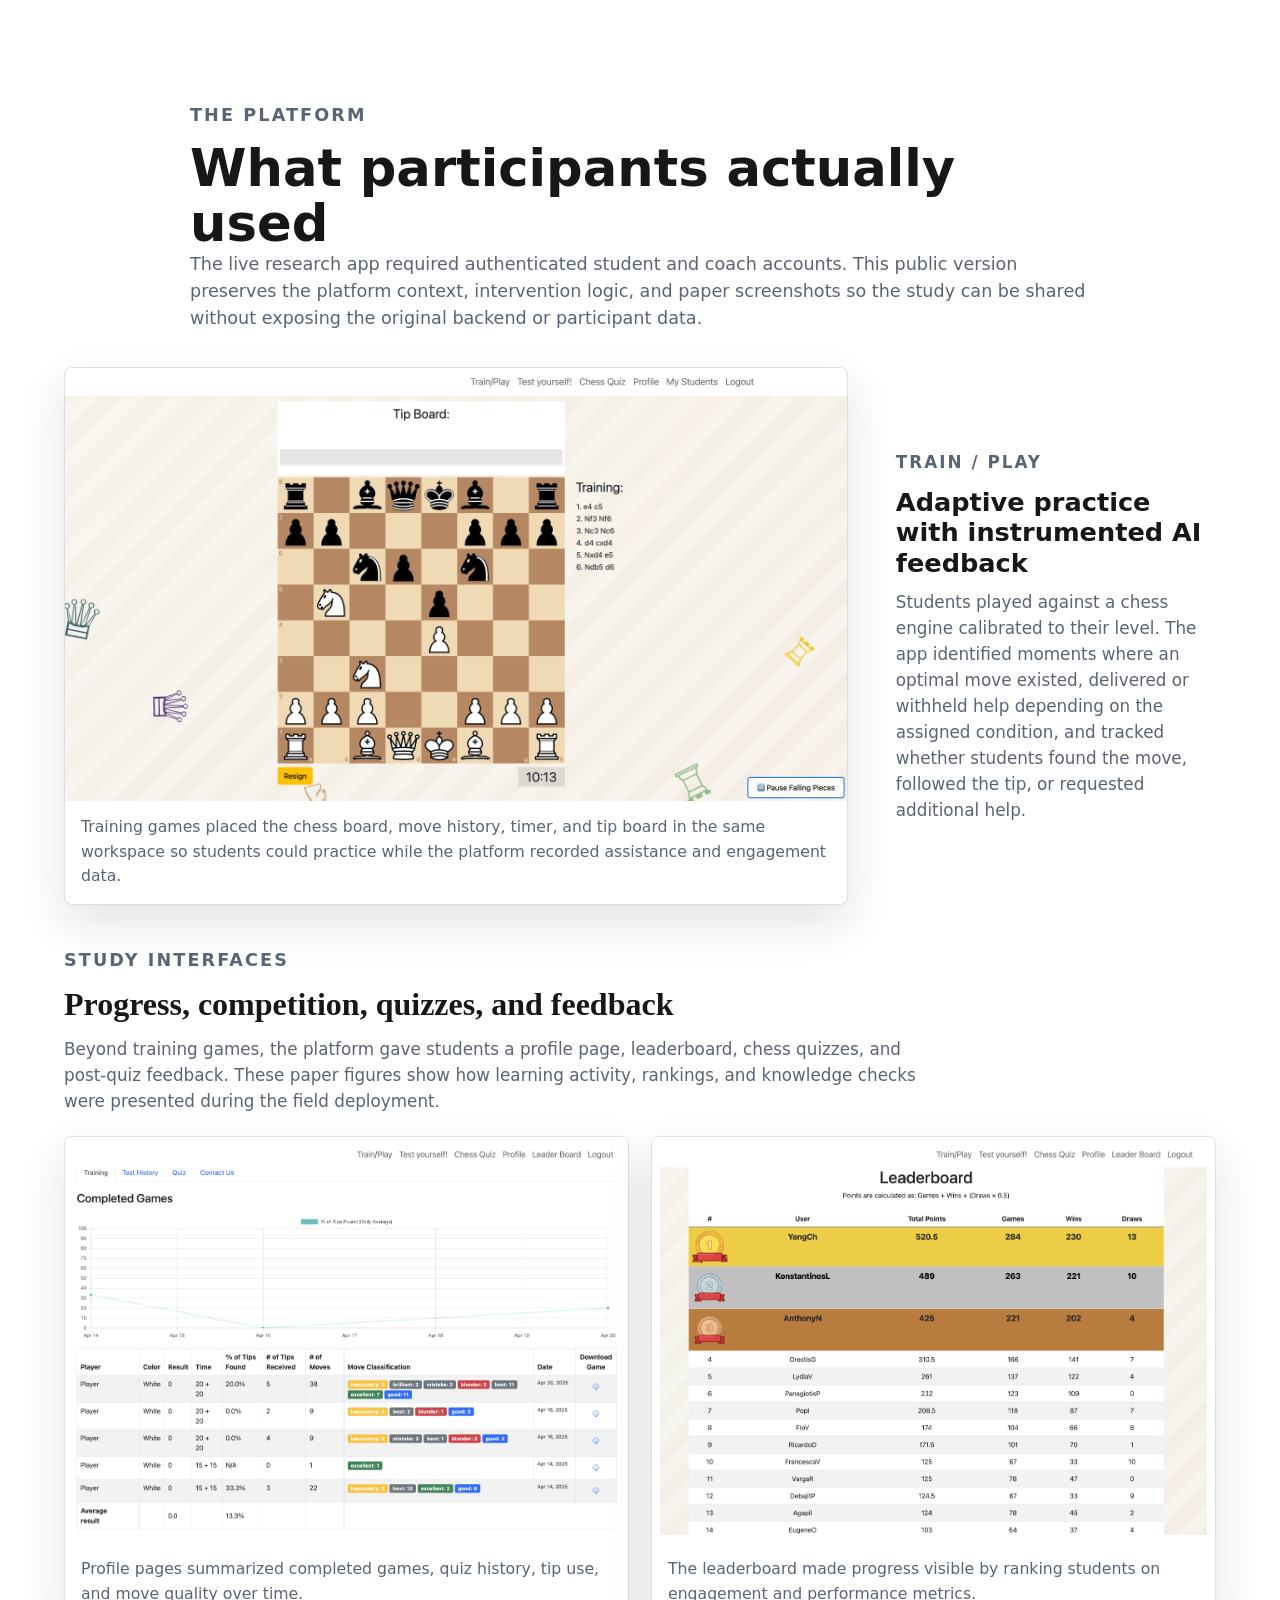
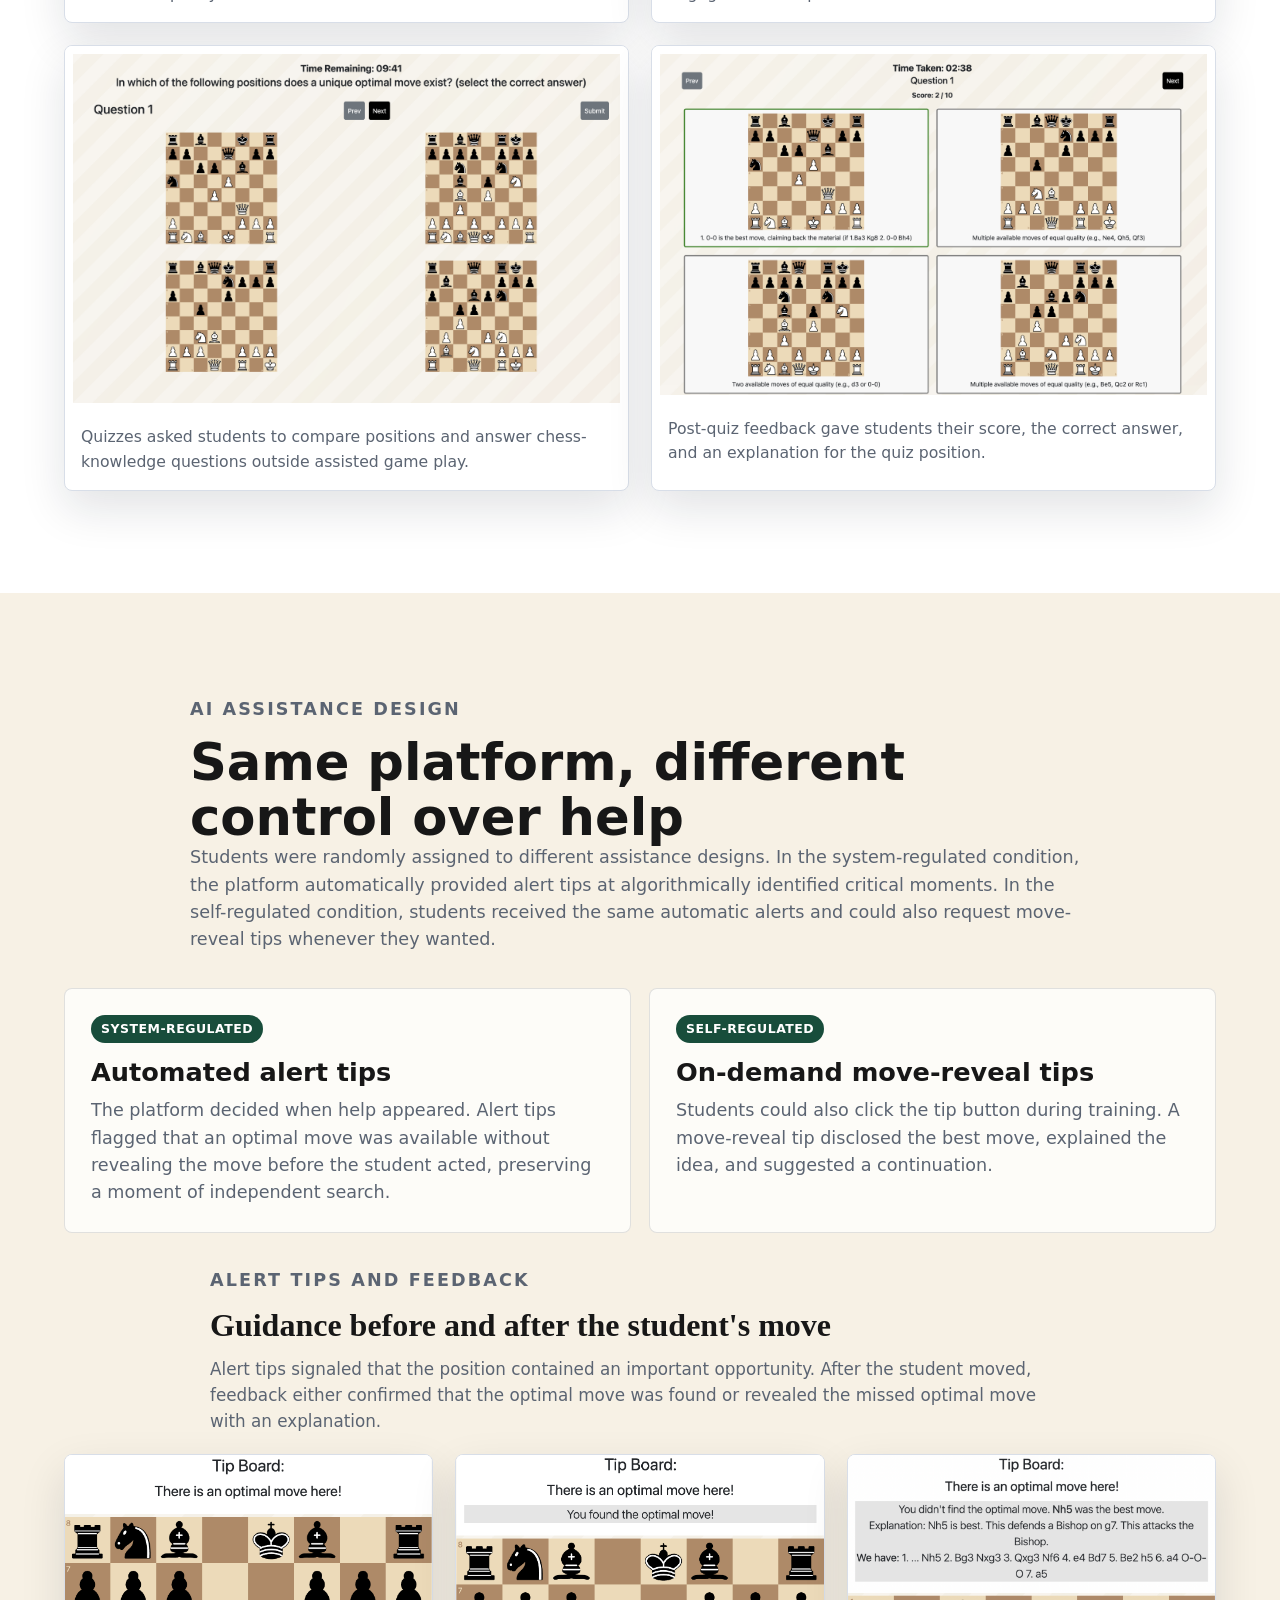
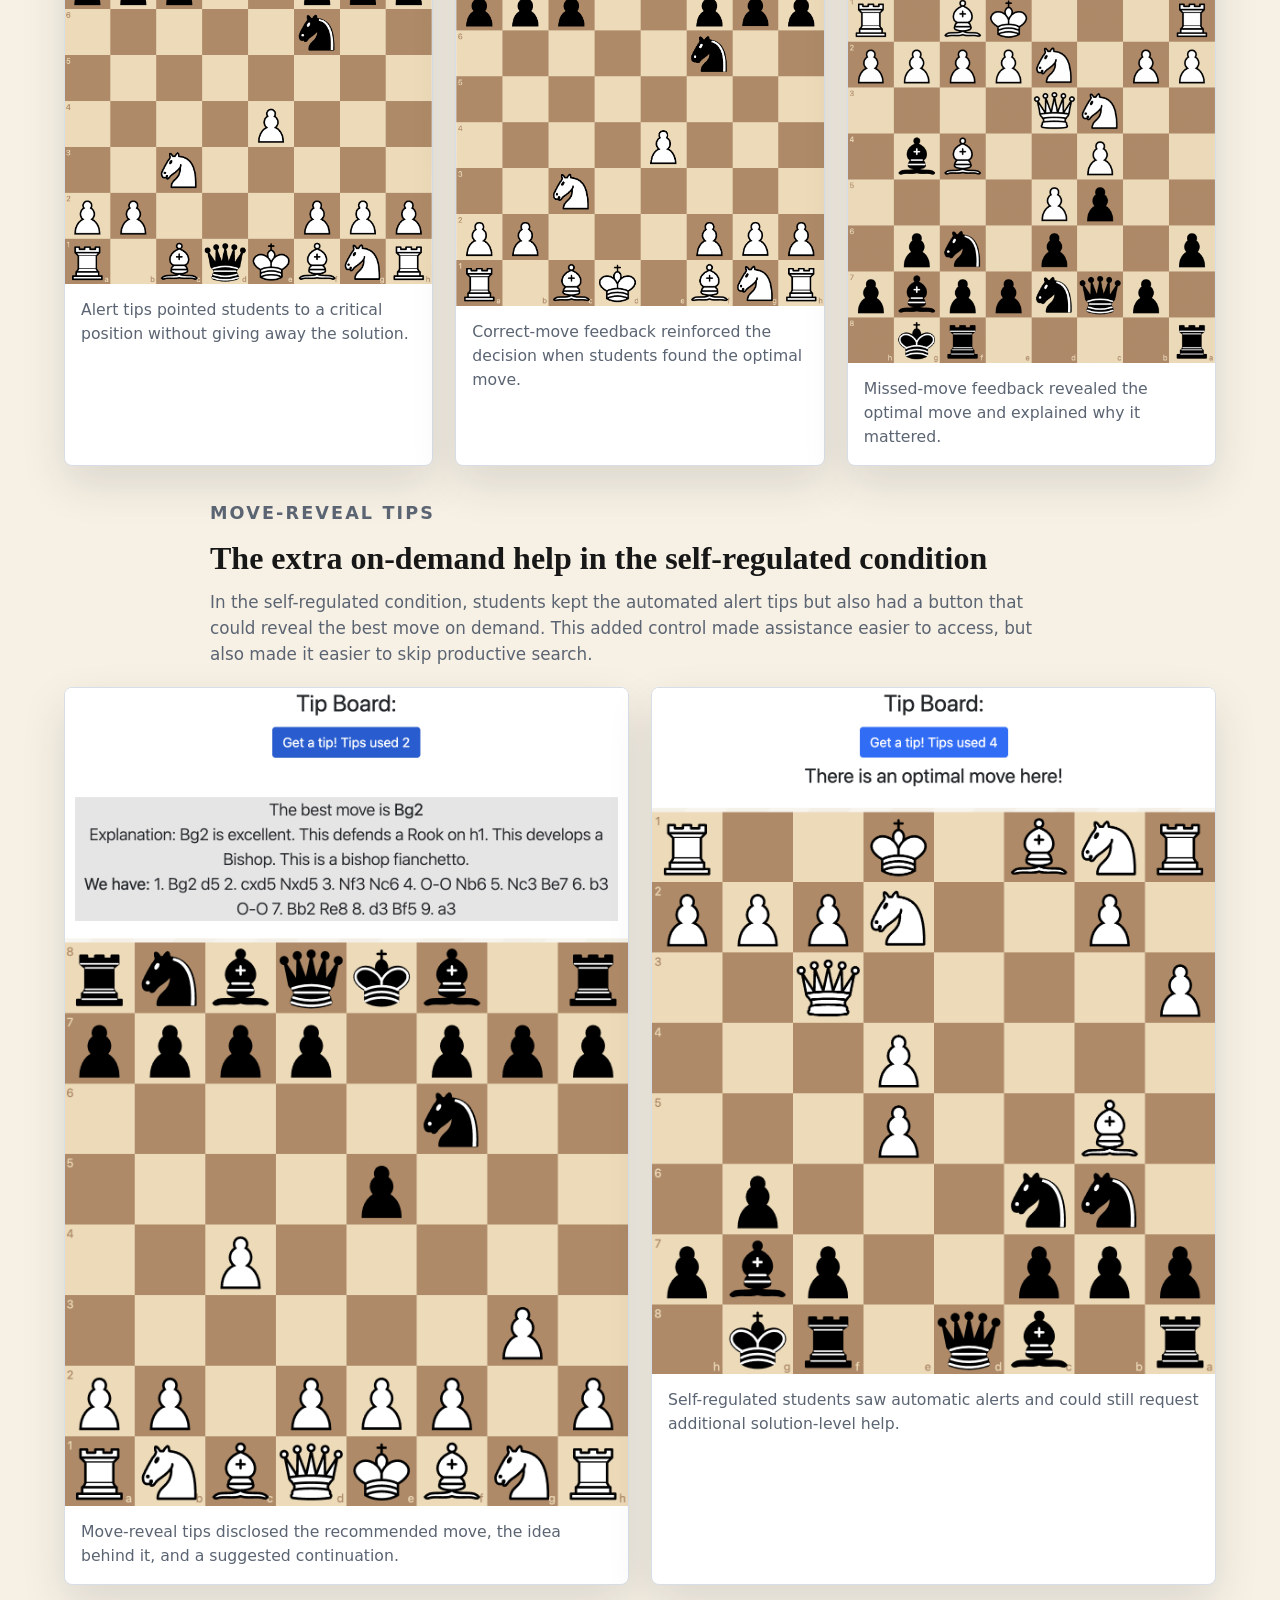
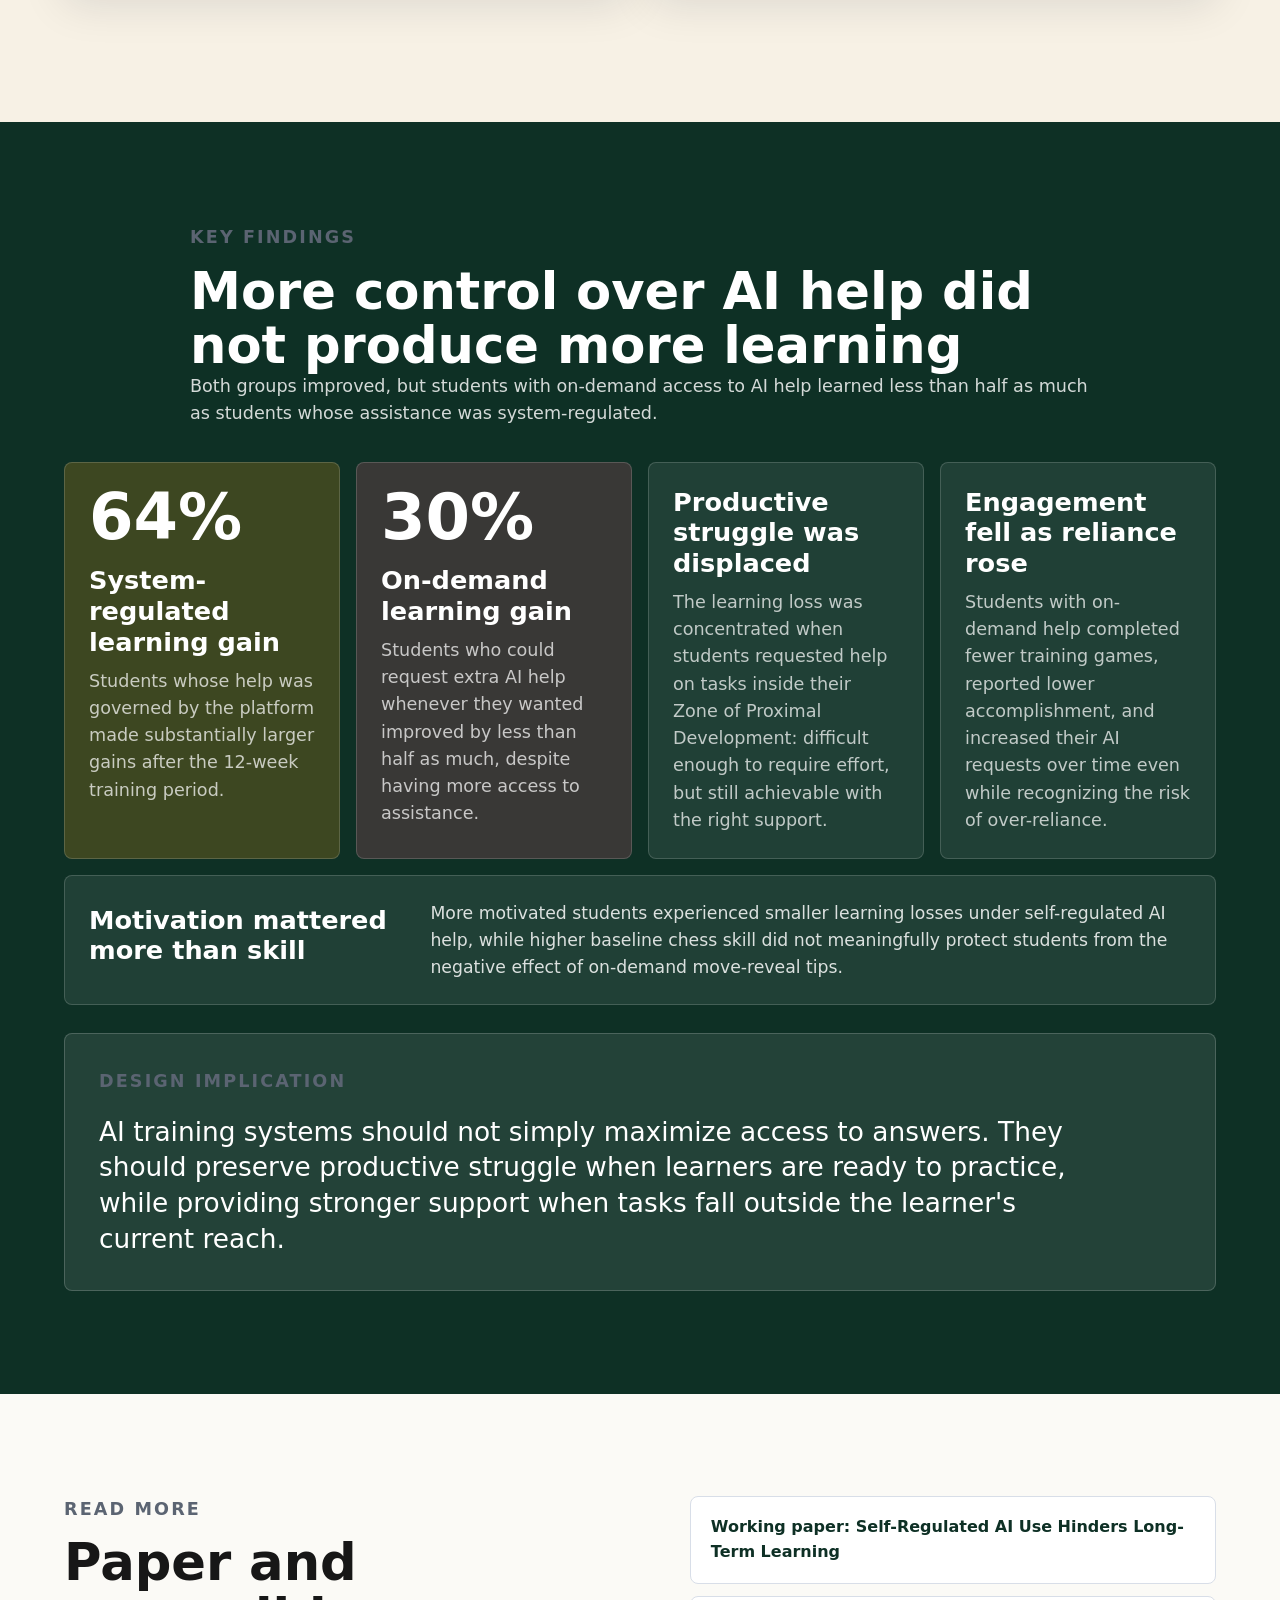
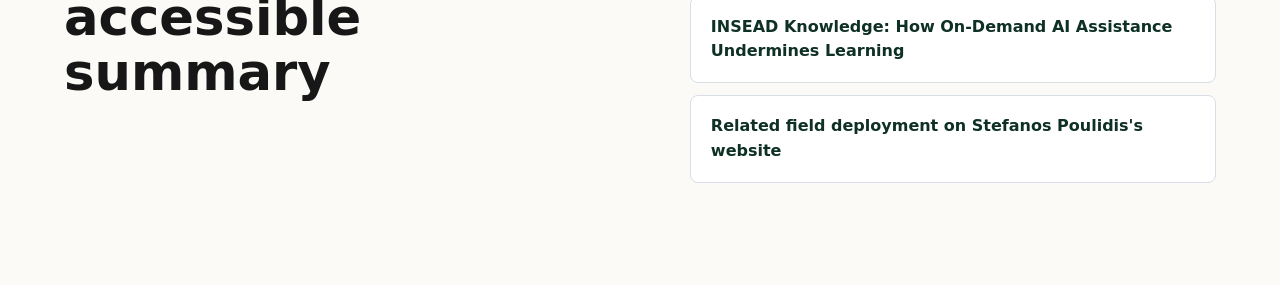
==== commit 36d8d597: "Add motivation and skill finding" ====
--- a/index.html
+++ b/index.html
@@ -323,6 +323,14 @@
               risk of over-reliance.
             </p>
           </article>
+          <article class="finding-card finding-card--wide">
+            <h3>Motivation mattered more than skill</h3>
+            <p>
+              More motivated students experienced smaller learning losses under self-regulated AI
+              help, while higher baseline chess skill did not meaningfully protect students from the
+              negative effect of on-demand move-reveal tips.
+            </p>
+          </article>
         </div>
 
         <div class="section-inner design-principle">
--- a/styles.css
+++ b/styles.css
@@ -461,6 +461,25 @@
   color: #ffffff;
 }
 
+.finding-card p {
+  color: rgba(255, 255, 255, 0.72);
+}
+
+.finding-card--wide {
+  grid-column: 1 / -1;
+  display: grid;
+  grid-template-columns: minmax(220px, 0.42fr) minmax(0, 1fr);
+  gap: 22px;
+  min-height: auto;
+  align-items: center;
+}
+
+.finding-card--wide p {
+  margin: 0;
+  color: rgba(255, 255, 255, 0.84);
+  font-size: 1.08rem;
+}
+
 .finding-number {
   display: block;
   margin-bottom: 18px;
@@ -544,6 +563,10 @@
     grid-template-columns: repeat(2, minmax(0, 1fr));
   }
 
+  .finding-card--wide {
+    grid-column: 1 / -1;
+  }
+
   section[id] {
     scroll-margin-top: 140px;
   }
@@ -559,7 +582,8 @@
   .platform-grid,
   .intervention-grid,
   .tip-grid,
-  .tip-grid--three {
+  .tip-grid--three,
+  .finding-card--wide {
     grid-template-columns: 1fr;
   }
 
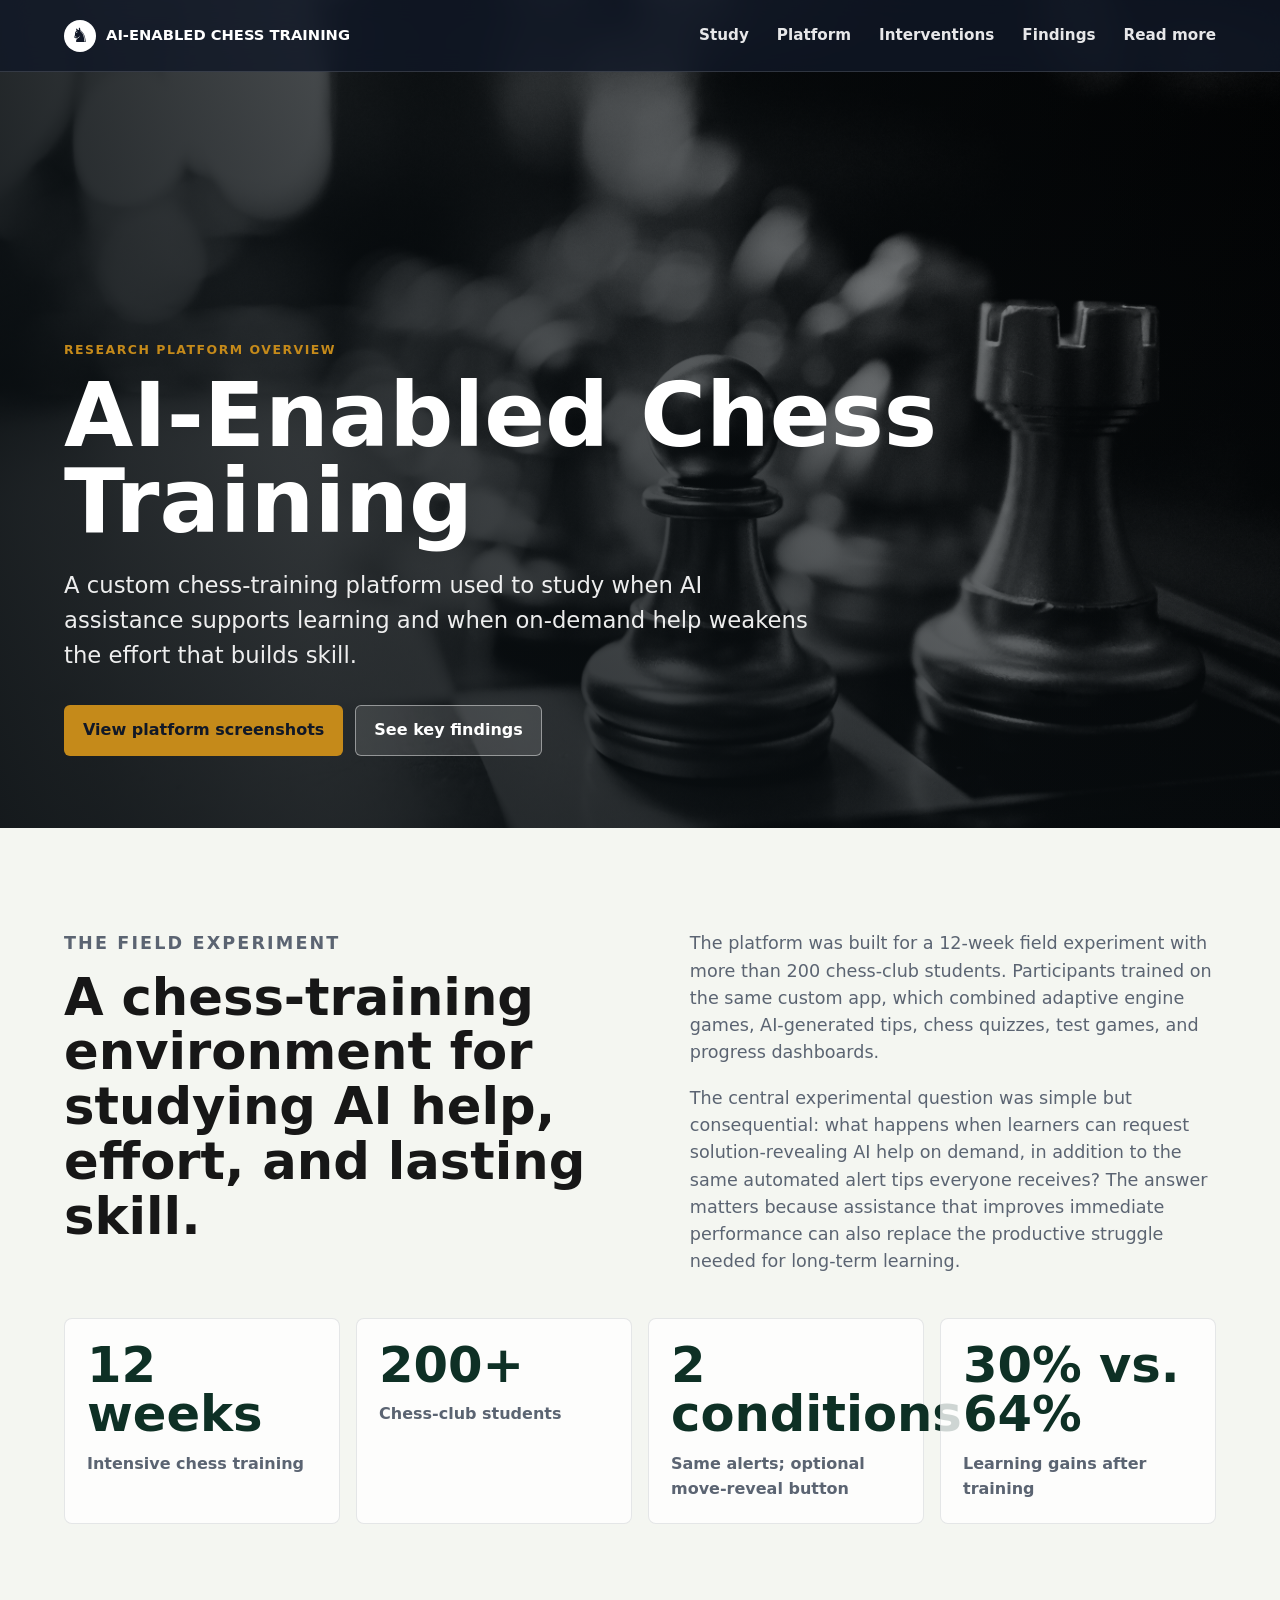
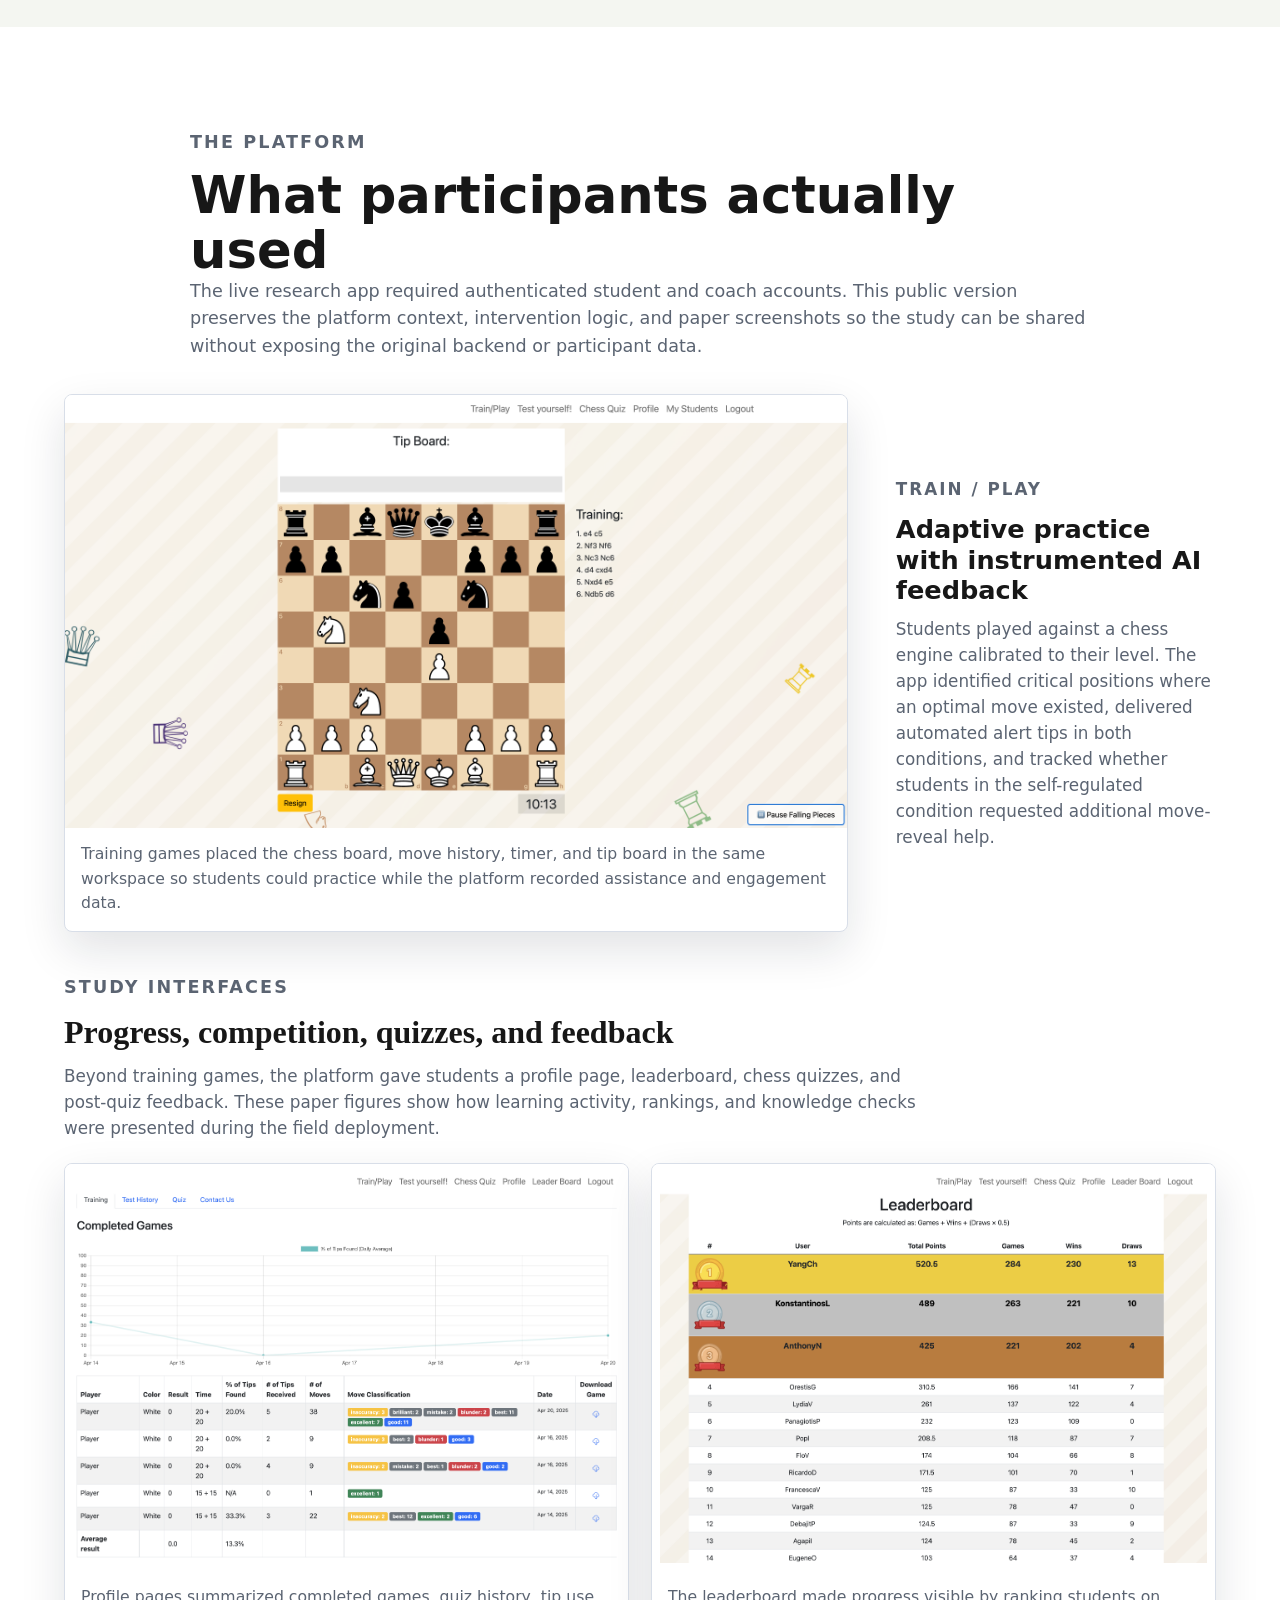
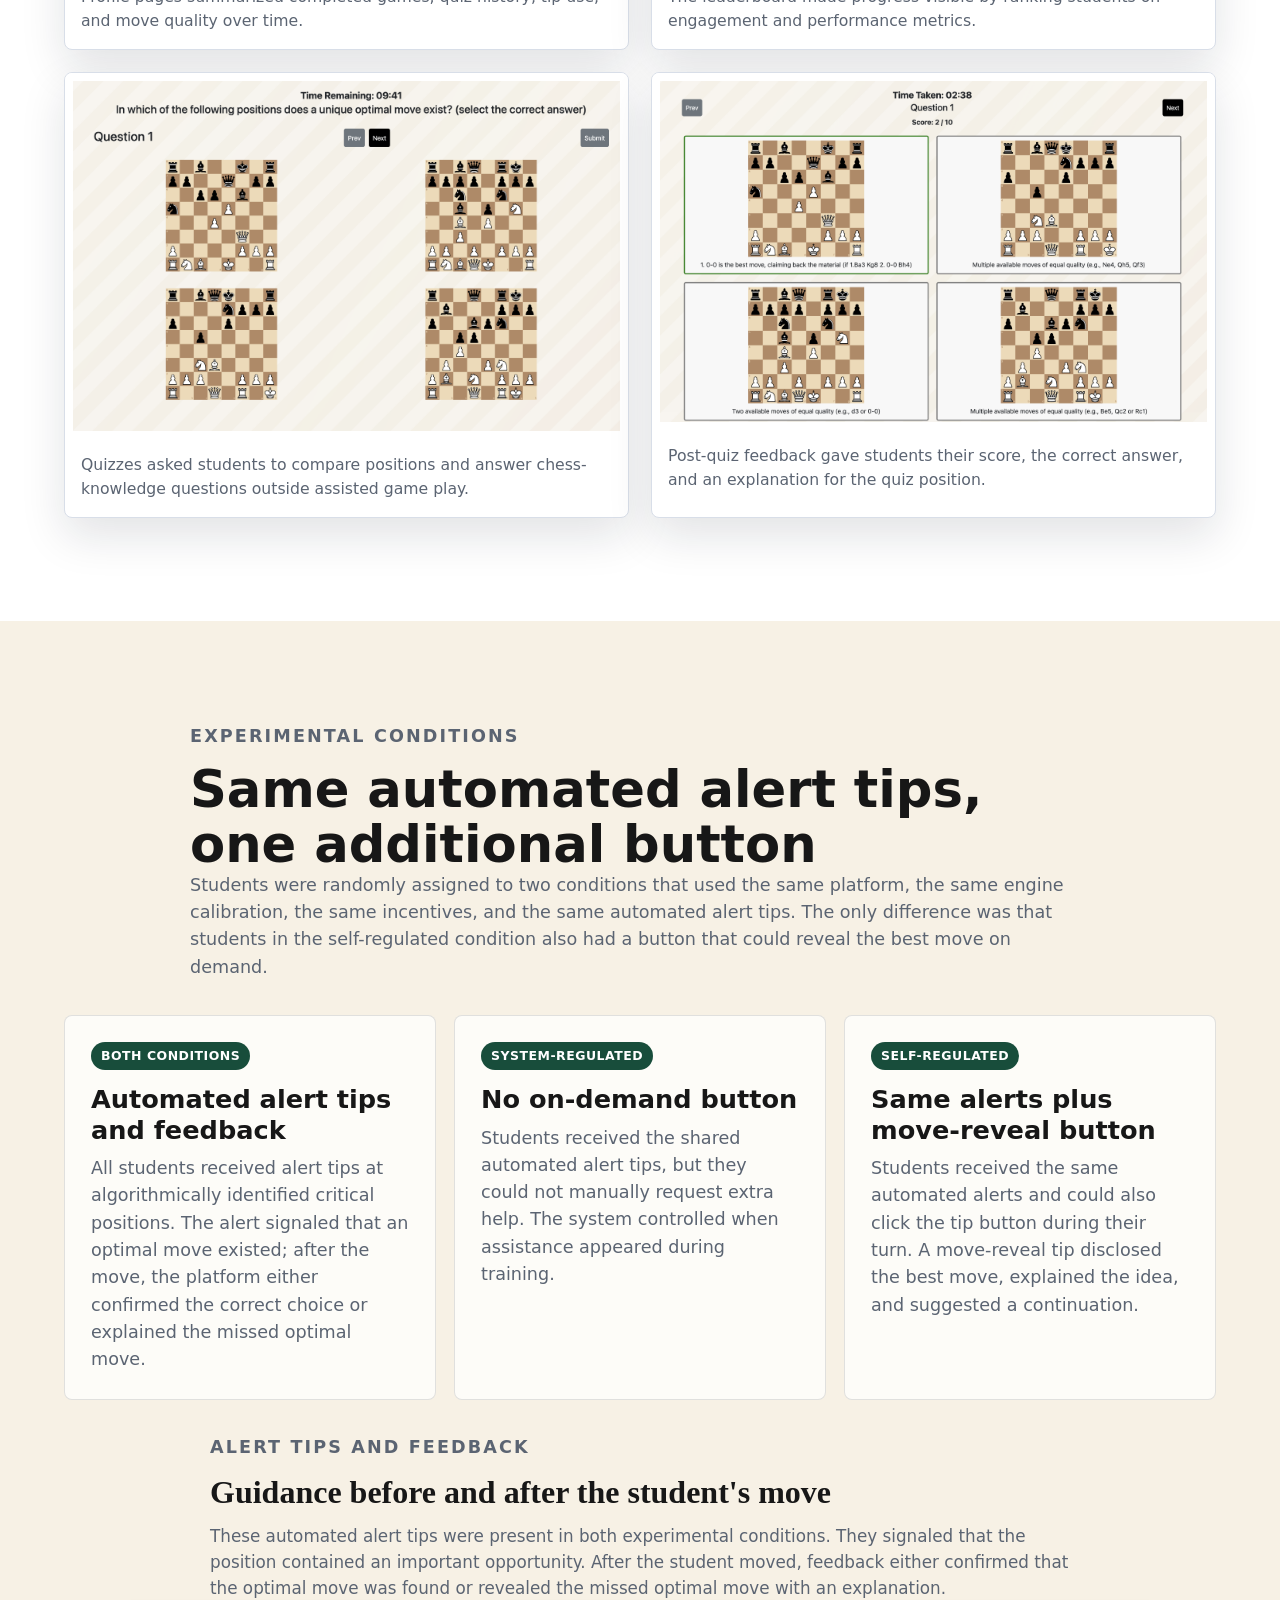
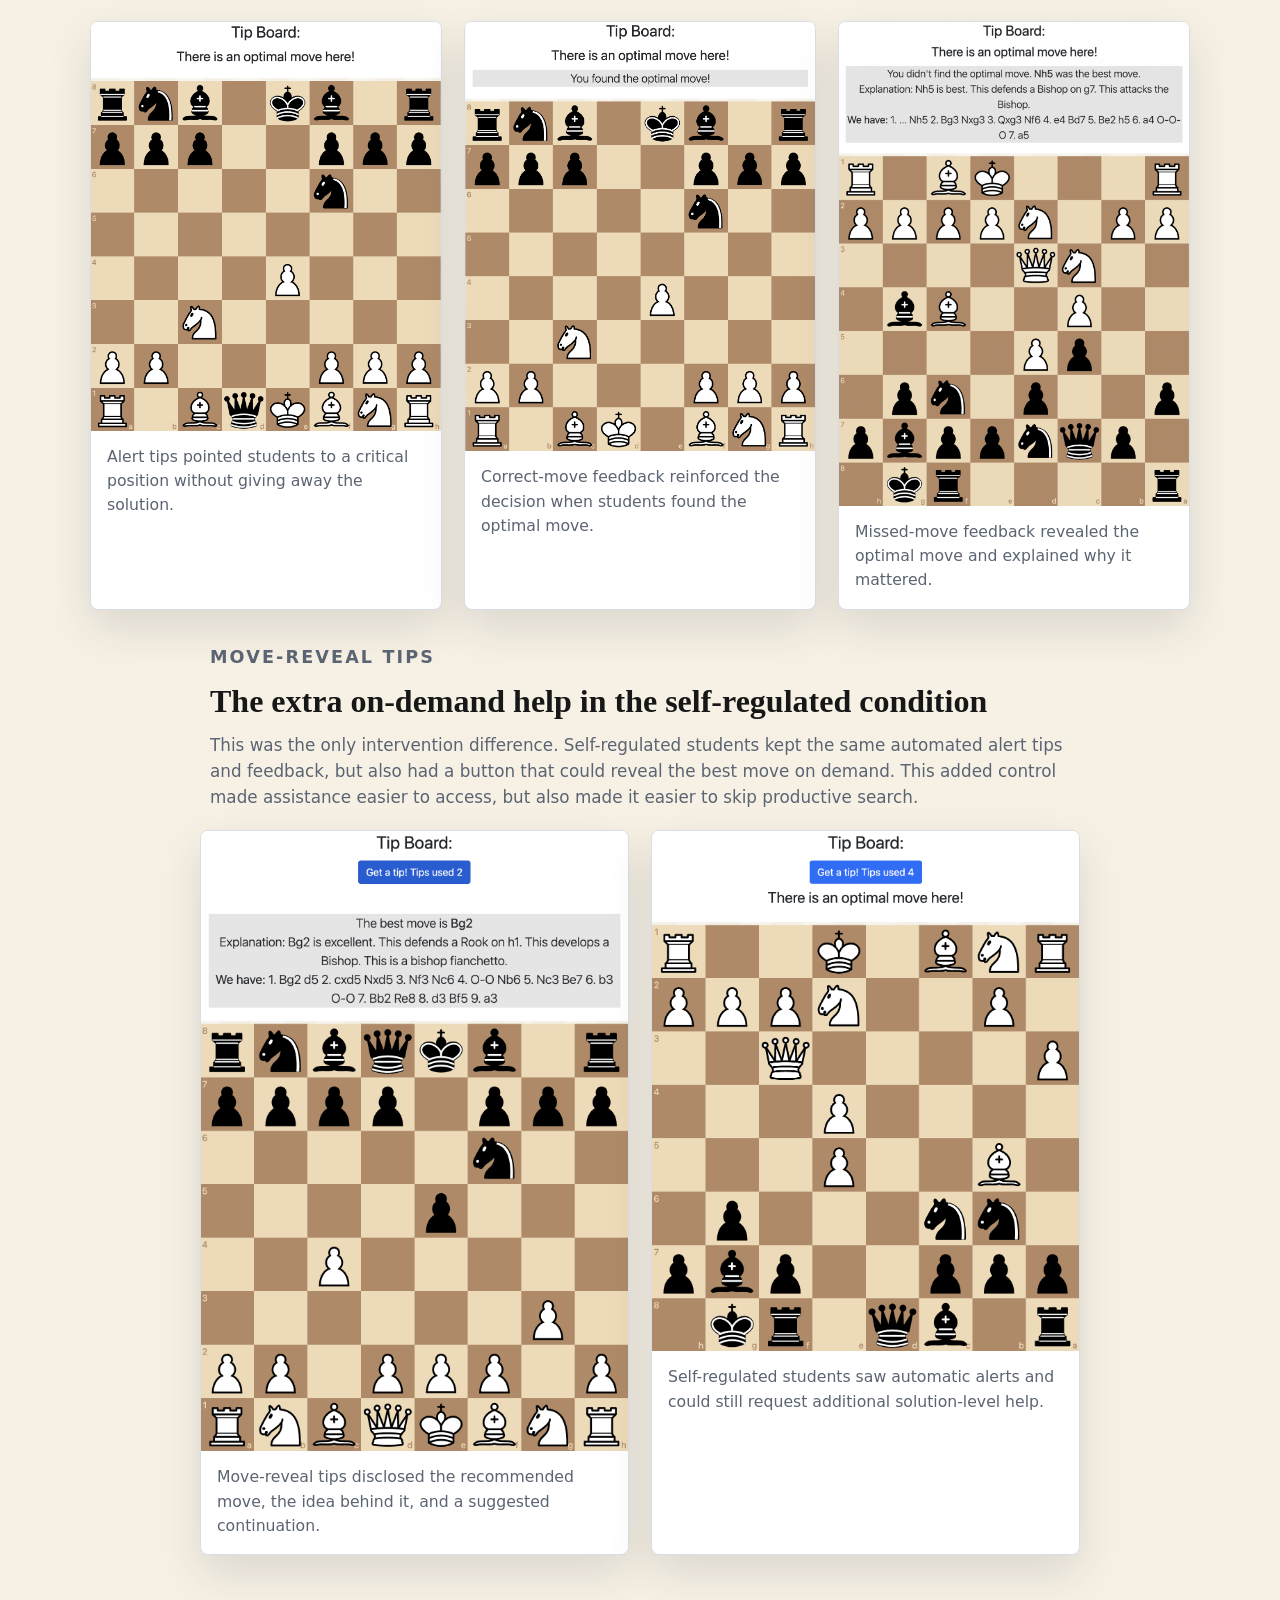
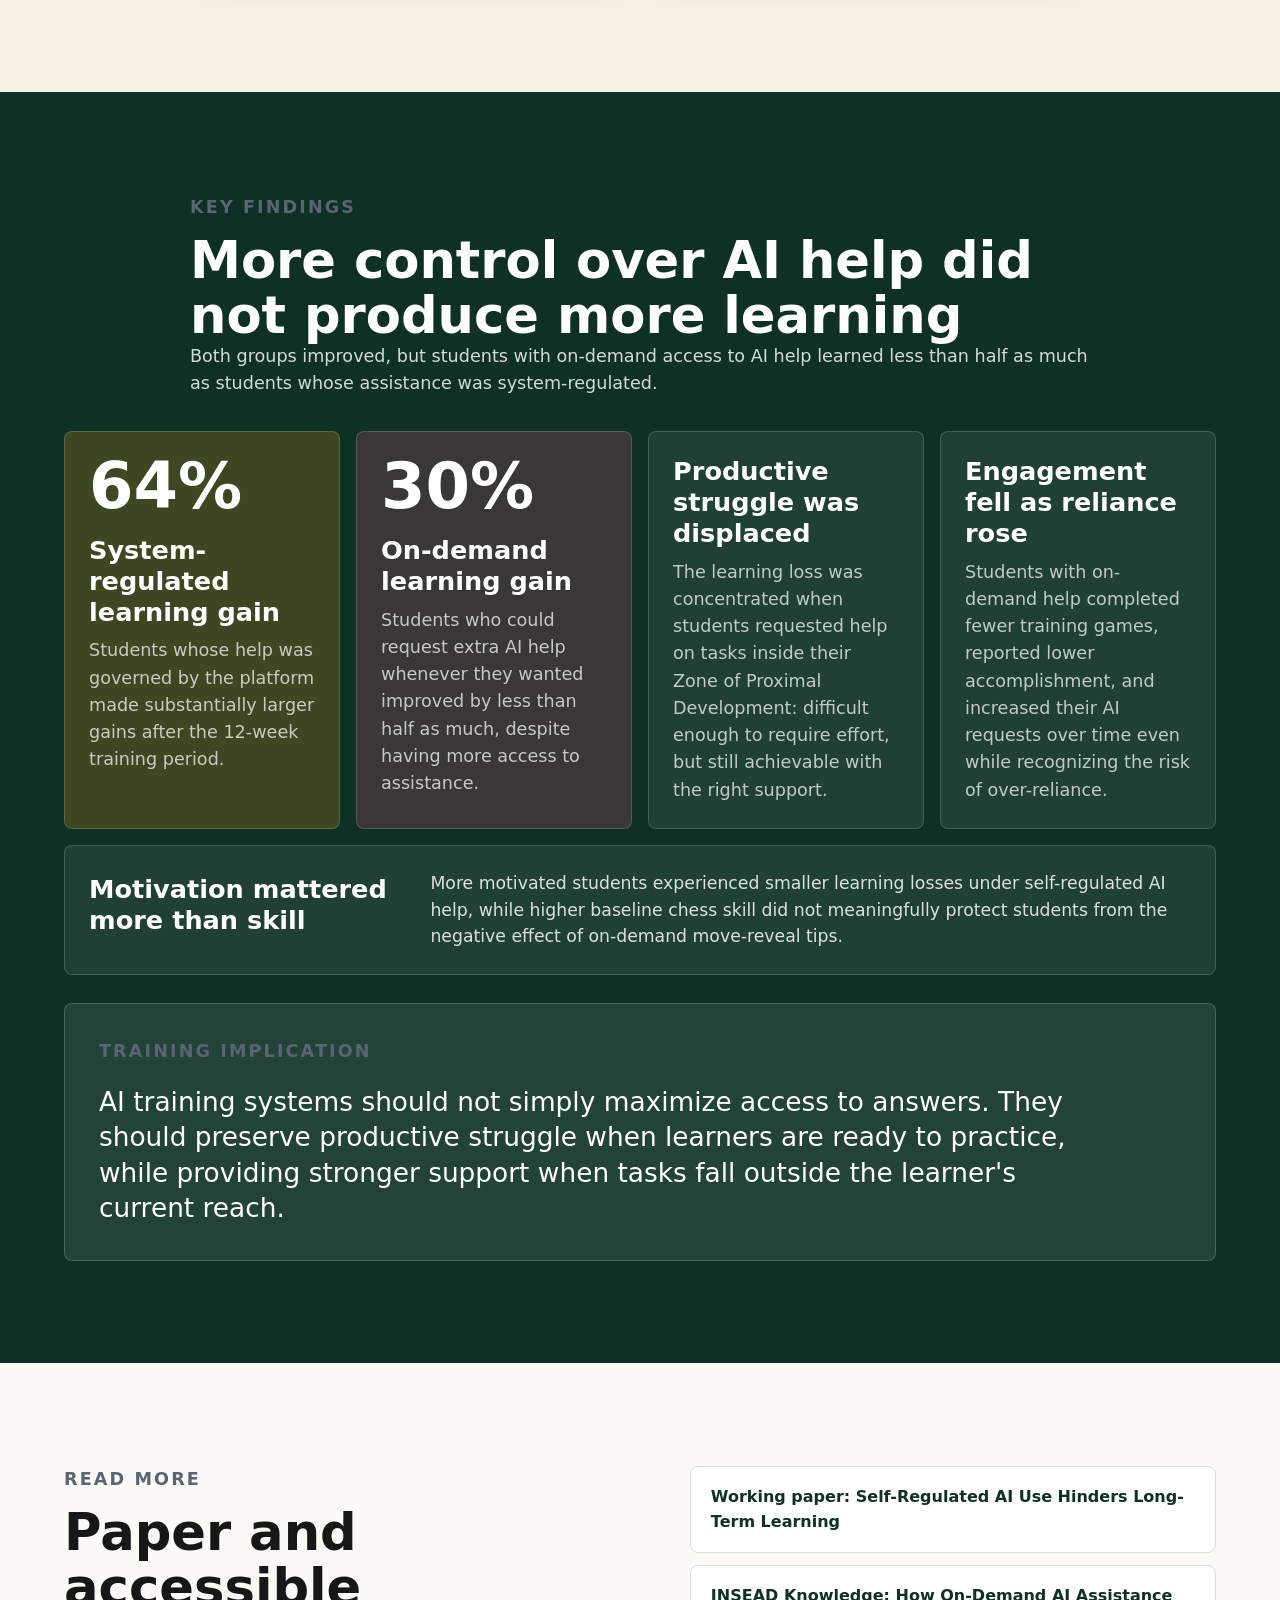
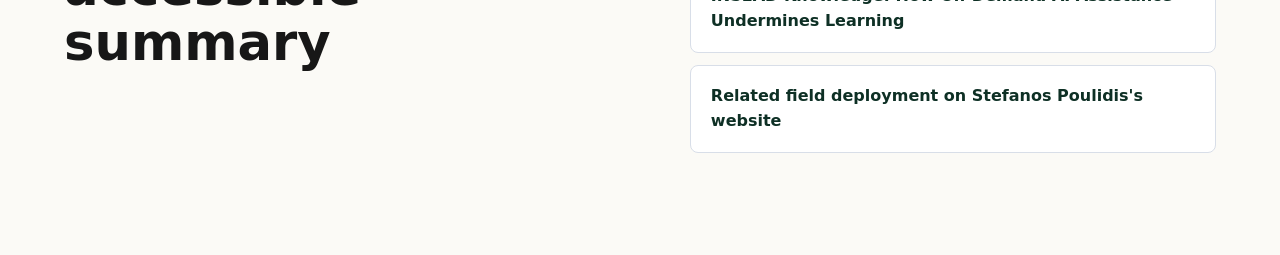
==== commit cbe06c92: "Clarify chess study conditions" ====
--- a/index.html
+++ b/index.html
@@ -57,10 +57,11 @@
               games, AI-generated tips, chess quizzes, test games, and progress dashboards.
             </p>
             <p>
-              The central design question was simple but consequential: should learners control when
-              they receive AI help, or should the system decide when assistance is useful? The answer
-              matters because the same assistance that improves immediate performance can also
-              replace the productive struggle needed for long-term learning.
+              The central experimental question was simple but consequential: what happens when
+              learners can request solution-revealing AI help on demand, in addition to the same
+              automated alert tips everyone receives? The answer matters because assistance that
+              improves immediate performance can also replace the productive struggle needed for
+              long-term learning.
             </p>
           </div>
         </div>
@@ -74,8 +75,8 @@
             <span>Chess-club students</span>
           </div>
           <div class="stat-item">
-            <strong>2 designs</strong>
-            <span>System-regulated vs. on-demand AI help</span>
+            <strong>2 conditions</strong>
+            <span>Same alerts; optional move-reveal button</span>
           </div>
           <div class="stat-item">
             <strong>30% vs. 64%</strong>
@@ -112,9 +113,9 @@
             <h3>Adaptive practice with instrumented AI feedback</h3>
             <p>
               Students played against a chess engine calibrated to their level. The app identified
-              moments where an optimal move existed, delivered or withheld help depending on the
-              assigned condition, and tracked whether students found the move, followed the tip, or
-              requested additional help.
+              critical positions where an optimal move existed, delivered automated alert tips in
+              both conditions, and tracked whether students in the self-regulated condition requested
+              additional move-reveal help.
             </p>
           </div>
         </div>
@@ -176,32 +177,41 @@
 
       <section id="interventions" class="section band">
         <div class="section-inner section-heading">
-          <p class="eyebrow">AI assistance design</p>
-          <h2>Same platform, different control over help</h2>
+          <p class="eyebrow">Experimental conditions</p>
+          <h2>Same automated alert tips, one additional button</h2>
           <p class="lead">
-            Students were randomly assigned to different assistance designs. In the system-regulated
-            condition, the platform automatically provided alert tips at algorithmically identified
-            critical moments. In the self-regulated condition, students received the same automatic
-            alerts and could also request move-reveal tips whenever they wanted.
+            Students were randomly assigned to two conditions that used the same platform, the same
+            engine calibration, the same incentives, and the same automated alert tips. The only
+            difference was that students in the self-regulated condition also had a button that could
+            reveal the best move on demand.
           </p>
         </div>
 
         <div class="section-inner intervention-grid">
           <article>
+            <span class="tag">Both conditions</span>
+            <h3>Automated alert tips and feedback</h3>
+            <p>
+              All students received alert tips at algorithmically identified critical positions. The
+              alert signaled that an optimal move existed; after the move, the platform either
+              confirmed the correct choice or explained the missed optimal move.
+            </p>
+          </article>
+          <article>
             <span class="tag">System-regulated</span>
-            <h3>Automated alert tips</h3>
-            <p>
-              The platform decided when help appeared. Alert tips flagged that an optimal move was
-              available without revealing the move before the student acted, preserving a moment of
-              independent search.
+            <h3>No on-demand button</h3>
+            <p>
+              Students received the shared automated alert tips, but they could not manually request
+              extra help. The system controlled when assistance appeared during training.
             </p>
           </article>
           <article>
             <span class="tag">Self-regulated</span>
-            <h3>On-demand move-reveal tips</h3>
-            <p>
-              Students could also click the tip button during training. A move-reveal tip disclosed
-              the best move, explained the idea, and suggested a continuation.
+            <h3>Same alerts plus move-reveal button</h3>
+            <p>
+              Students received the same automated alerts and could also click the tip button during
+              their turn. A move-reveal tip disclosed the best move, explained the idea, and suggested
+              a continuation.
             </p>
           </article>
         </div>
@@ -210,9 +220,10 @@
           <p class="eyebrow">Alert tips and feedback</p>
           <h3>Guidance before and after the student's move</h3>
           <p>
-            Alert tips signaled that the position contained an important opportunity. After the
-            student moved, feedback either confirmed that the optimal move was found or revealed the
-            missed optimal move with an explanation.
+            These automated alert tips were present in both experimental conditions. They signaled
+            that the position contained an important opportunity. After the student moved, feedback
+            either confirmed that the optimal move was found or revealed the missed optimal move
+            with an explanation.
           </p>
         </div>
 
@@ -250,9 +261,10 @@
           <p class="eyebrow">Move-reveal tips</p>
           <h3>The extra on-demand help in the self-regulated condition</h3>
           <p>
-            In the self-regulated condition, students kept the automated alert tips but also had a
-            button that could reveal the best move on demand. This added control made assistance
-            easier to access, but also made it easier to skip productive search.
+            This was the only intervention difference. Self-regulated students kept the same
+            automated alert tips and feedback, but also had a button that could reveal the best move
+            on demand. This added control made assistance easier to access, but also made it easier
+            to skip productive search.
           </p>
         </div>
 
@@ -334,7 +346,7 @@
         </div>
 
         <div class="section-inner design-principle">
-          <p class="eyebrow">Design implication</p>
+          <p class="eyebrow">Training implication</p>
           <p>
             AI training systems should not simply maximize access to answers. They should preserve
             productive struggle when learners are ready to practice, while providing stronger support
--- a/styles.css
+++ b/styles.css
@@ -388,7 +388,7 @@
 
 .intervention-grid {
   display: grid;
-  grid-template-columns: repeat(2, minmax(0, 1fr));
+  grid-template-columns: repeat(3, minmax(0, 1fr));
   gap: 18px;
   margin-bottom: 28px;
 }
@@ -419,12 +419,16 @@
   display: grid;
   grid-template-columns: repeat(2, minmax(0, 1fr));
   gap: 22px;
+  max-width: 880px;
   margin-top: 20px;
+  margin-right: auto;
   margin-bottom: 34px;
+  margin-left: auto;
 }
 
 .tip-grid--three {
   grid-template-columns: repeat(3, minmax(0, 1fr));
+  max-width: 1100px;
 }
 
 .tip-shot img {
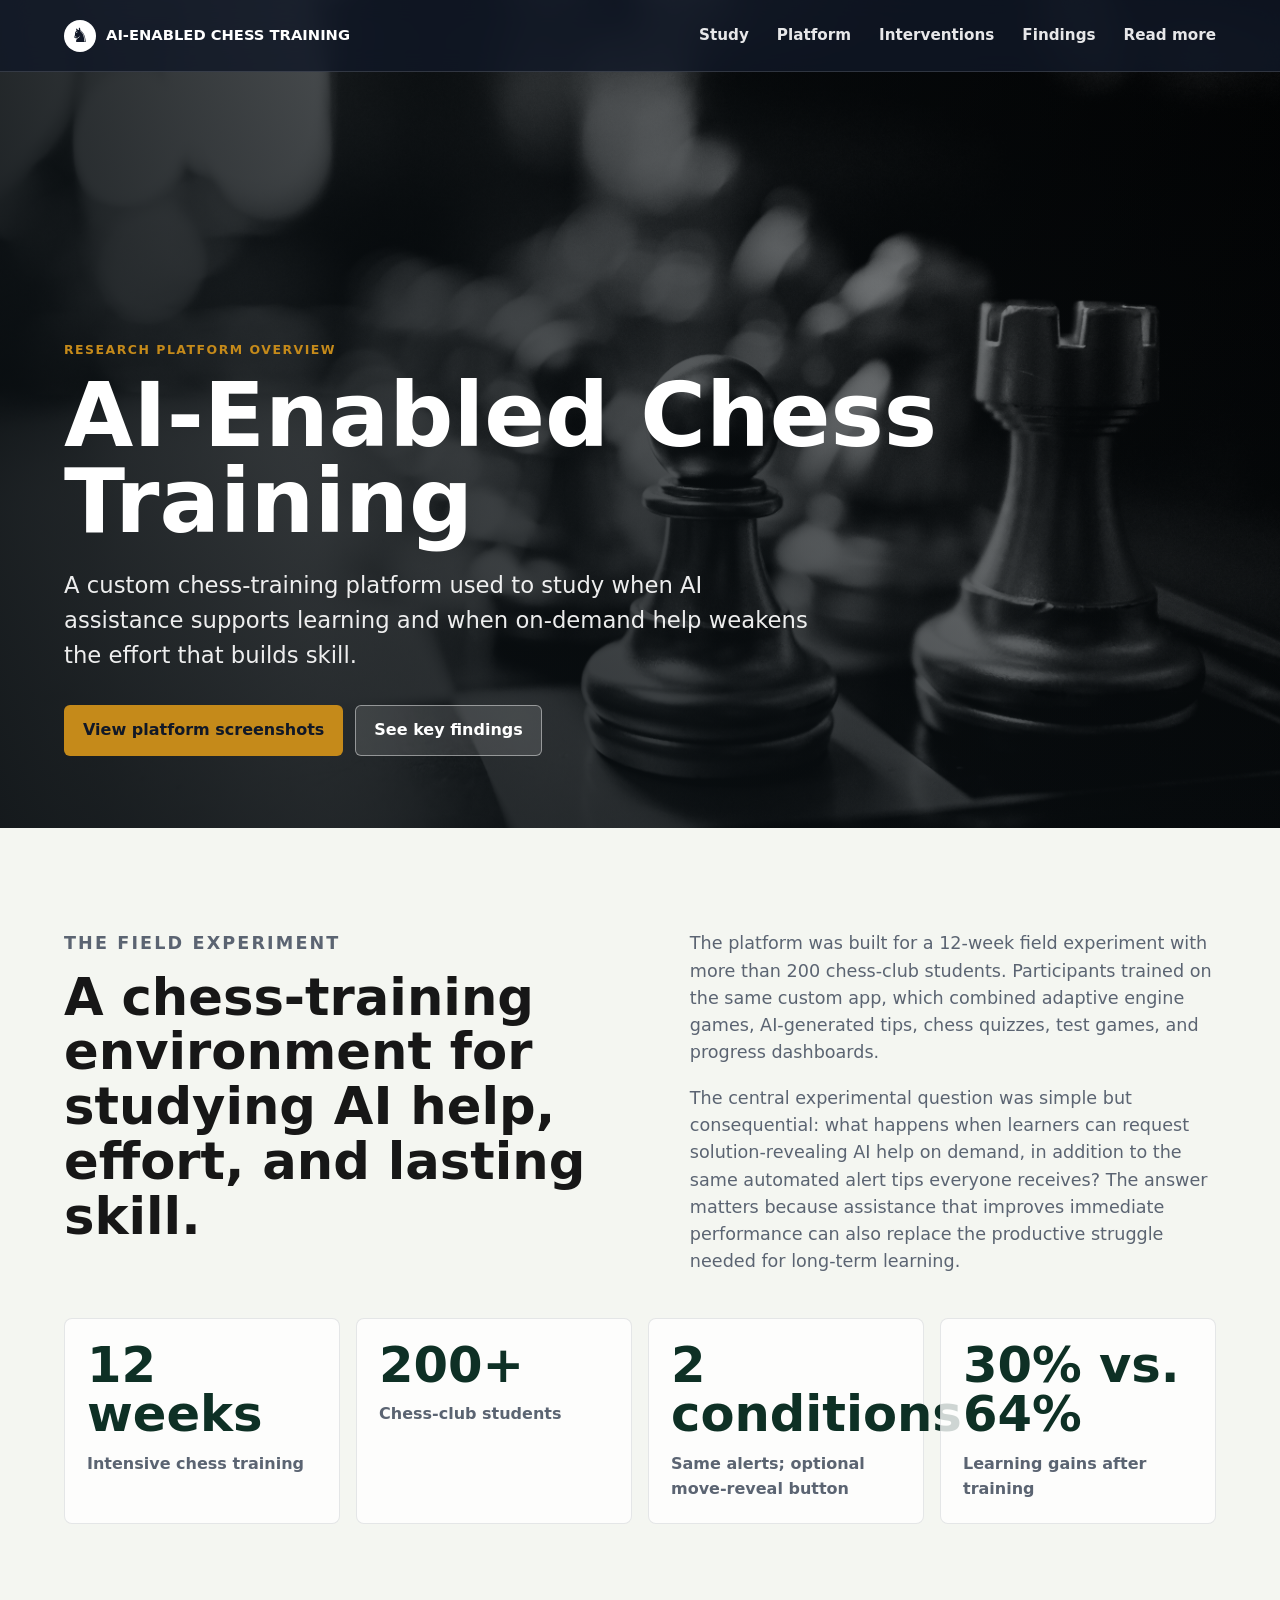
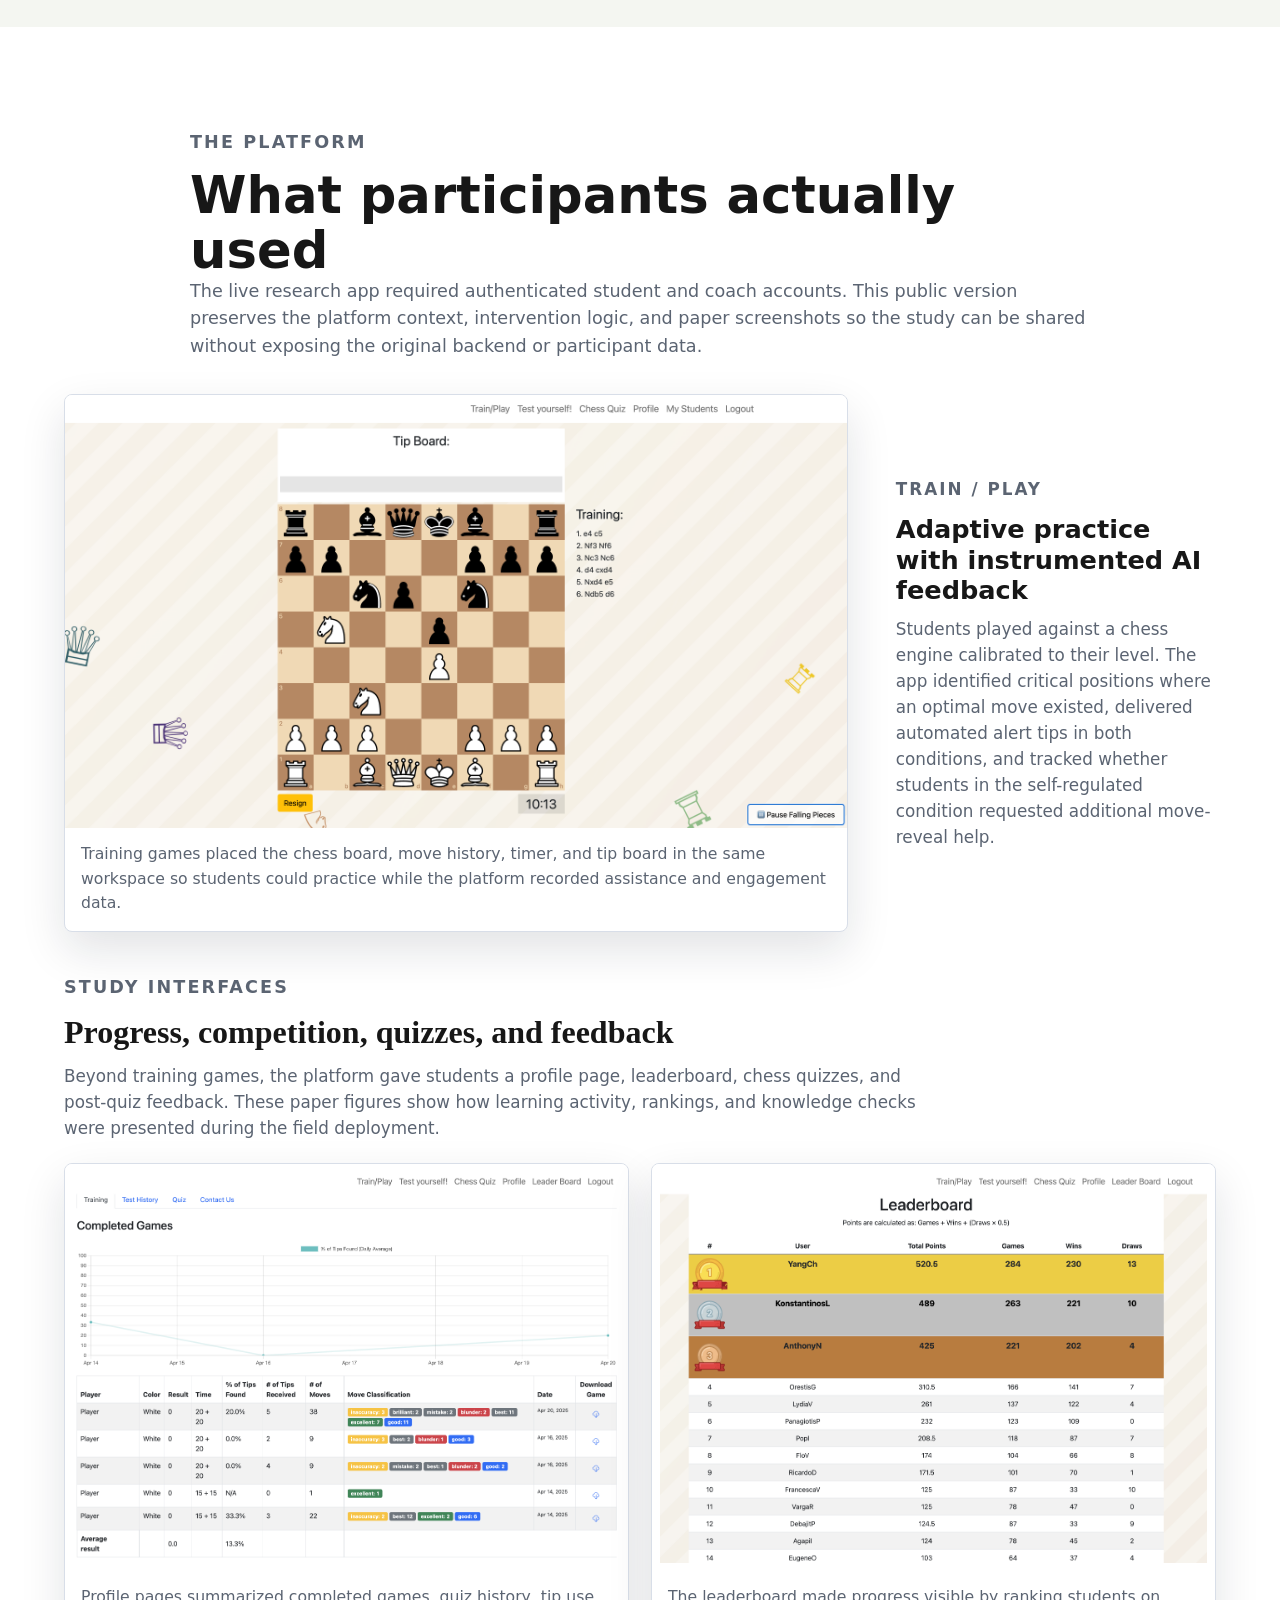
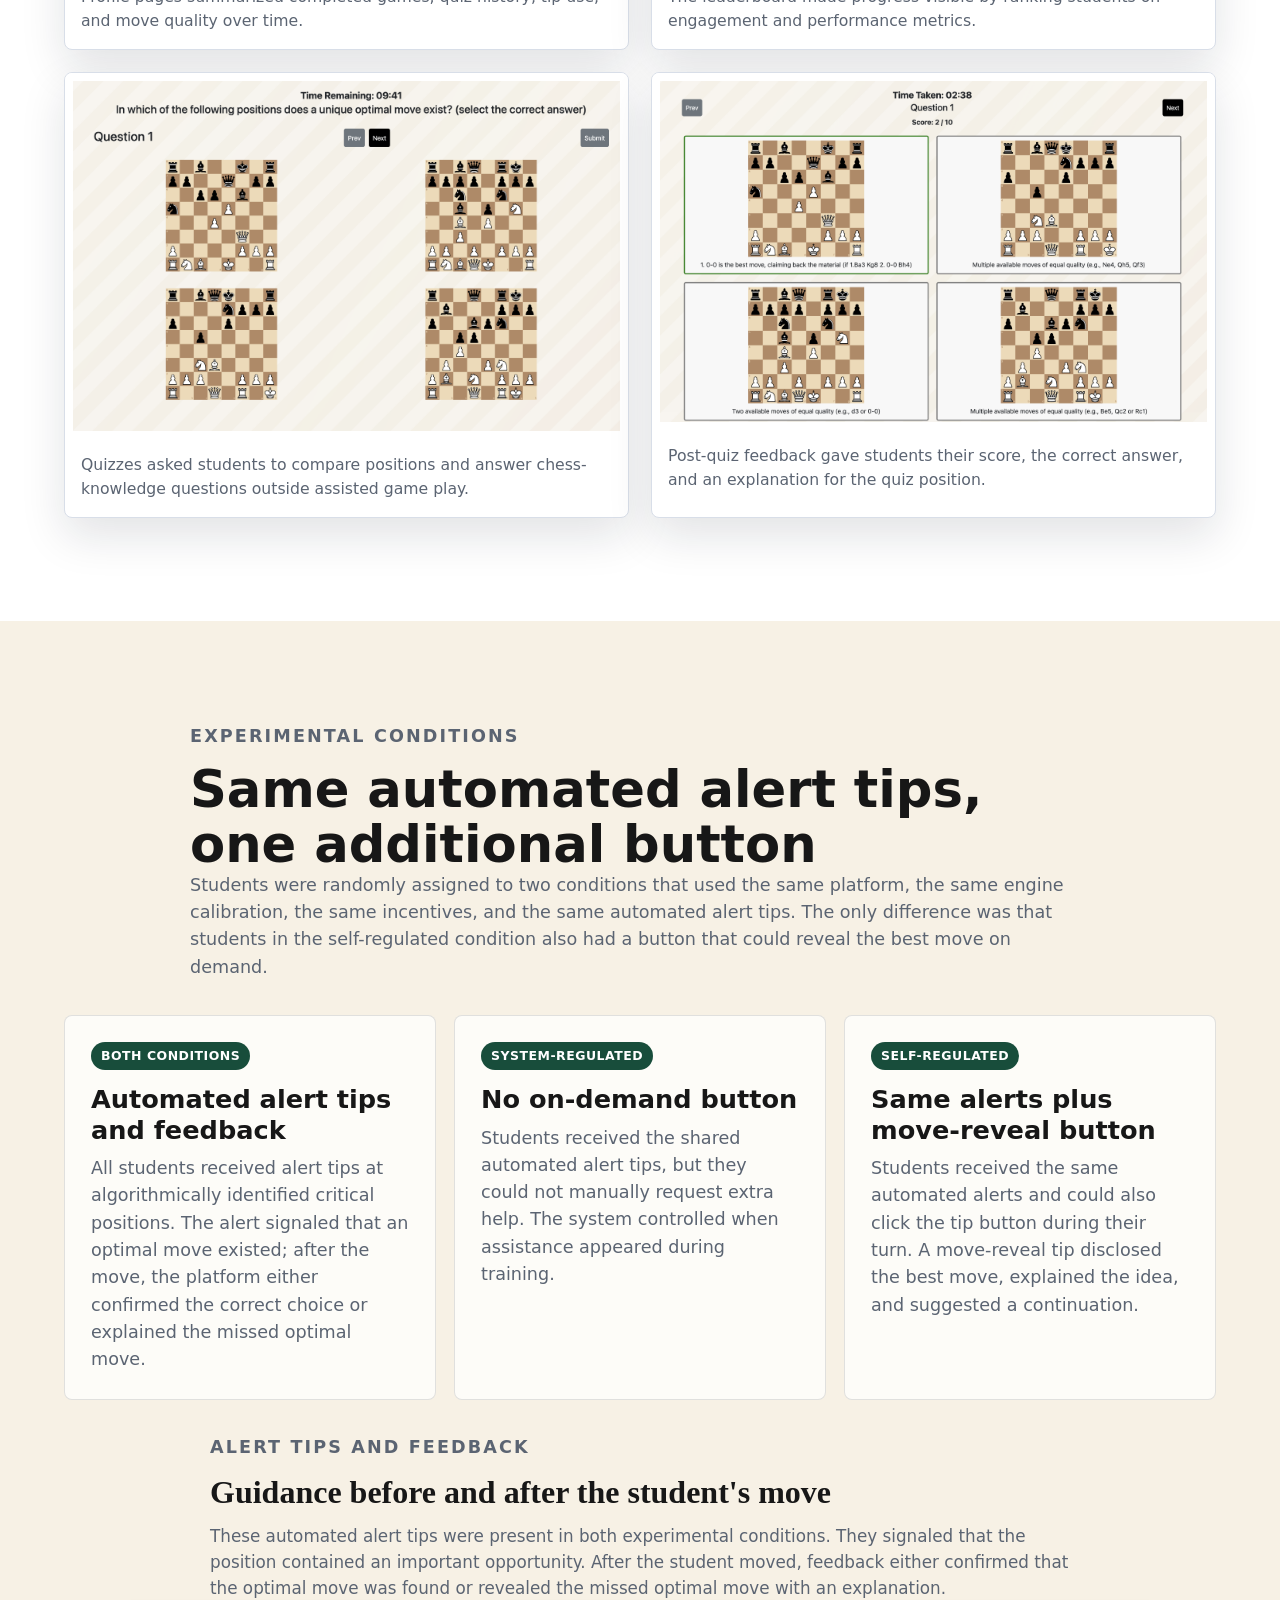
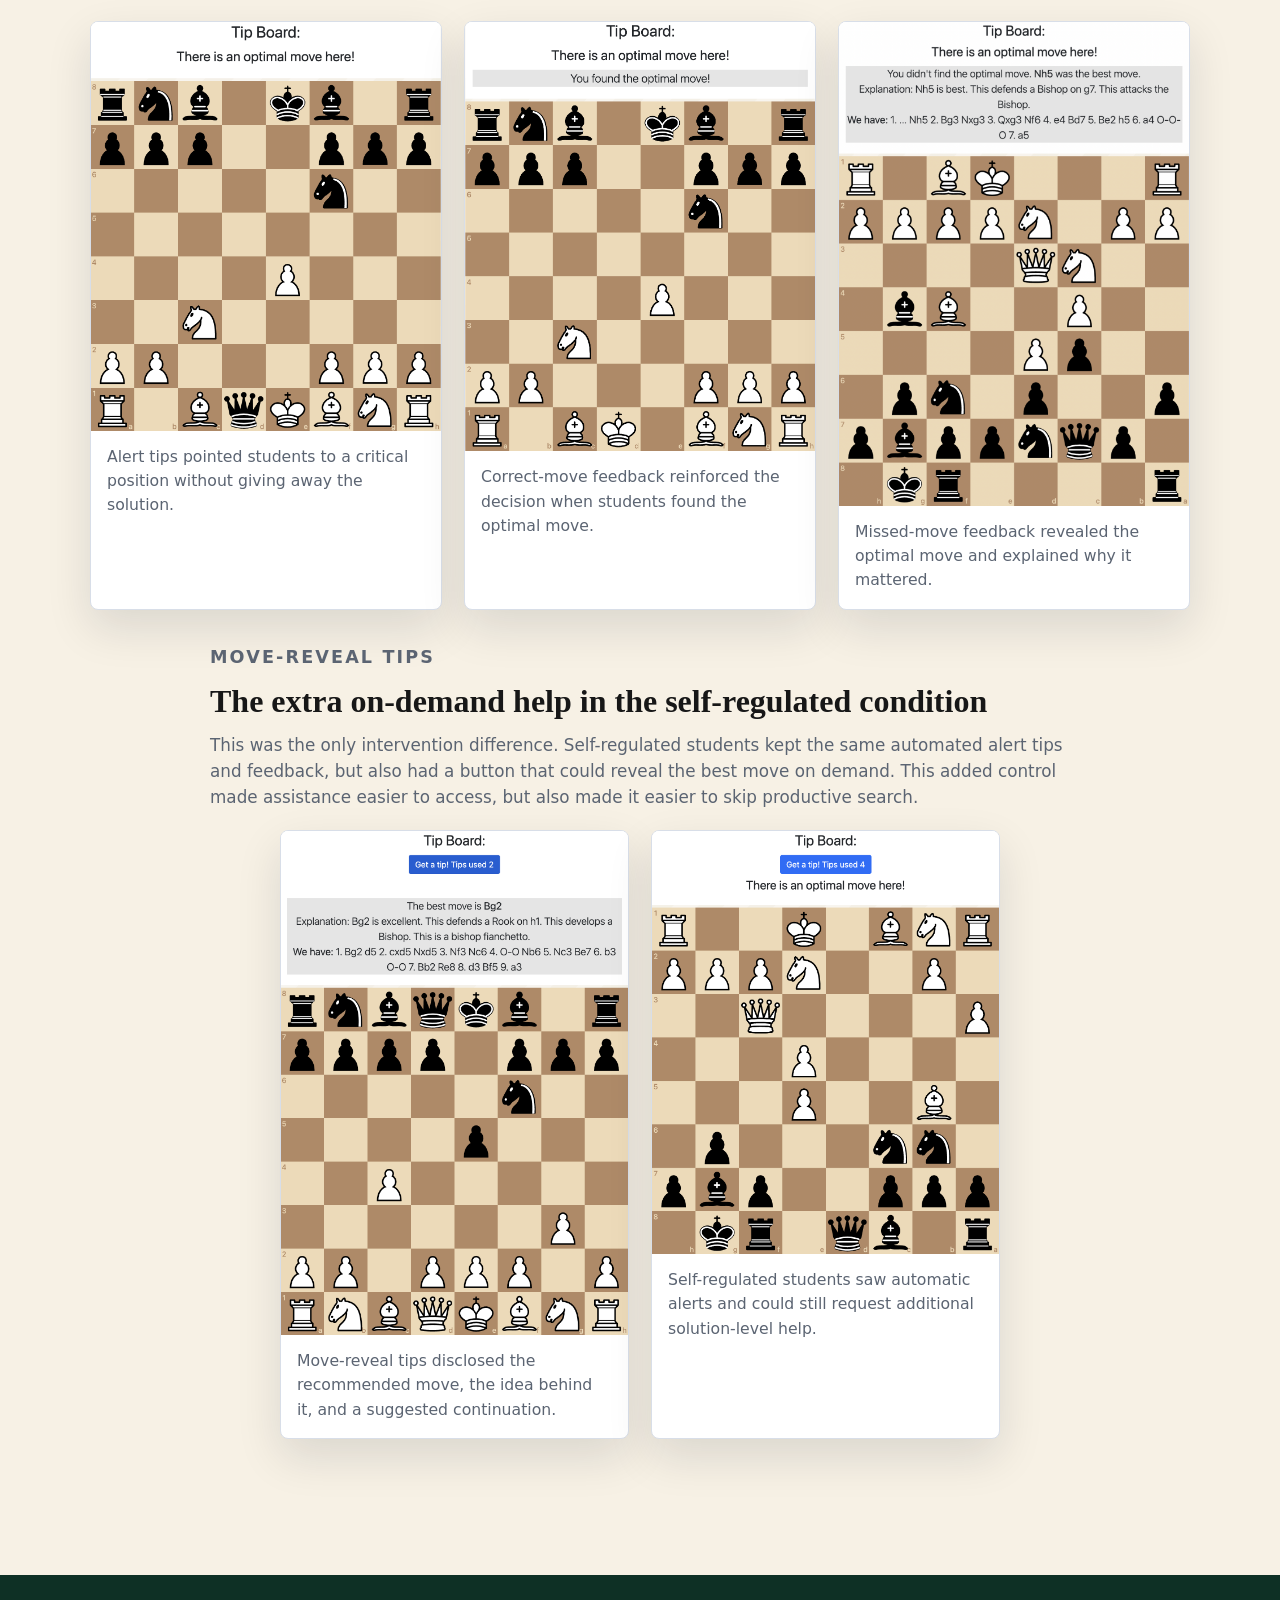
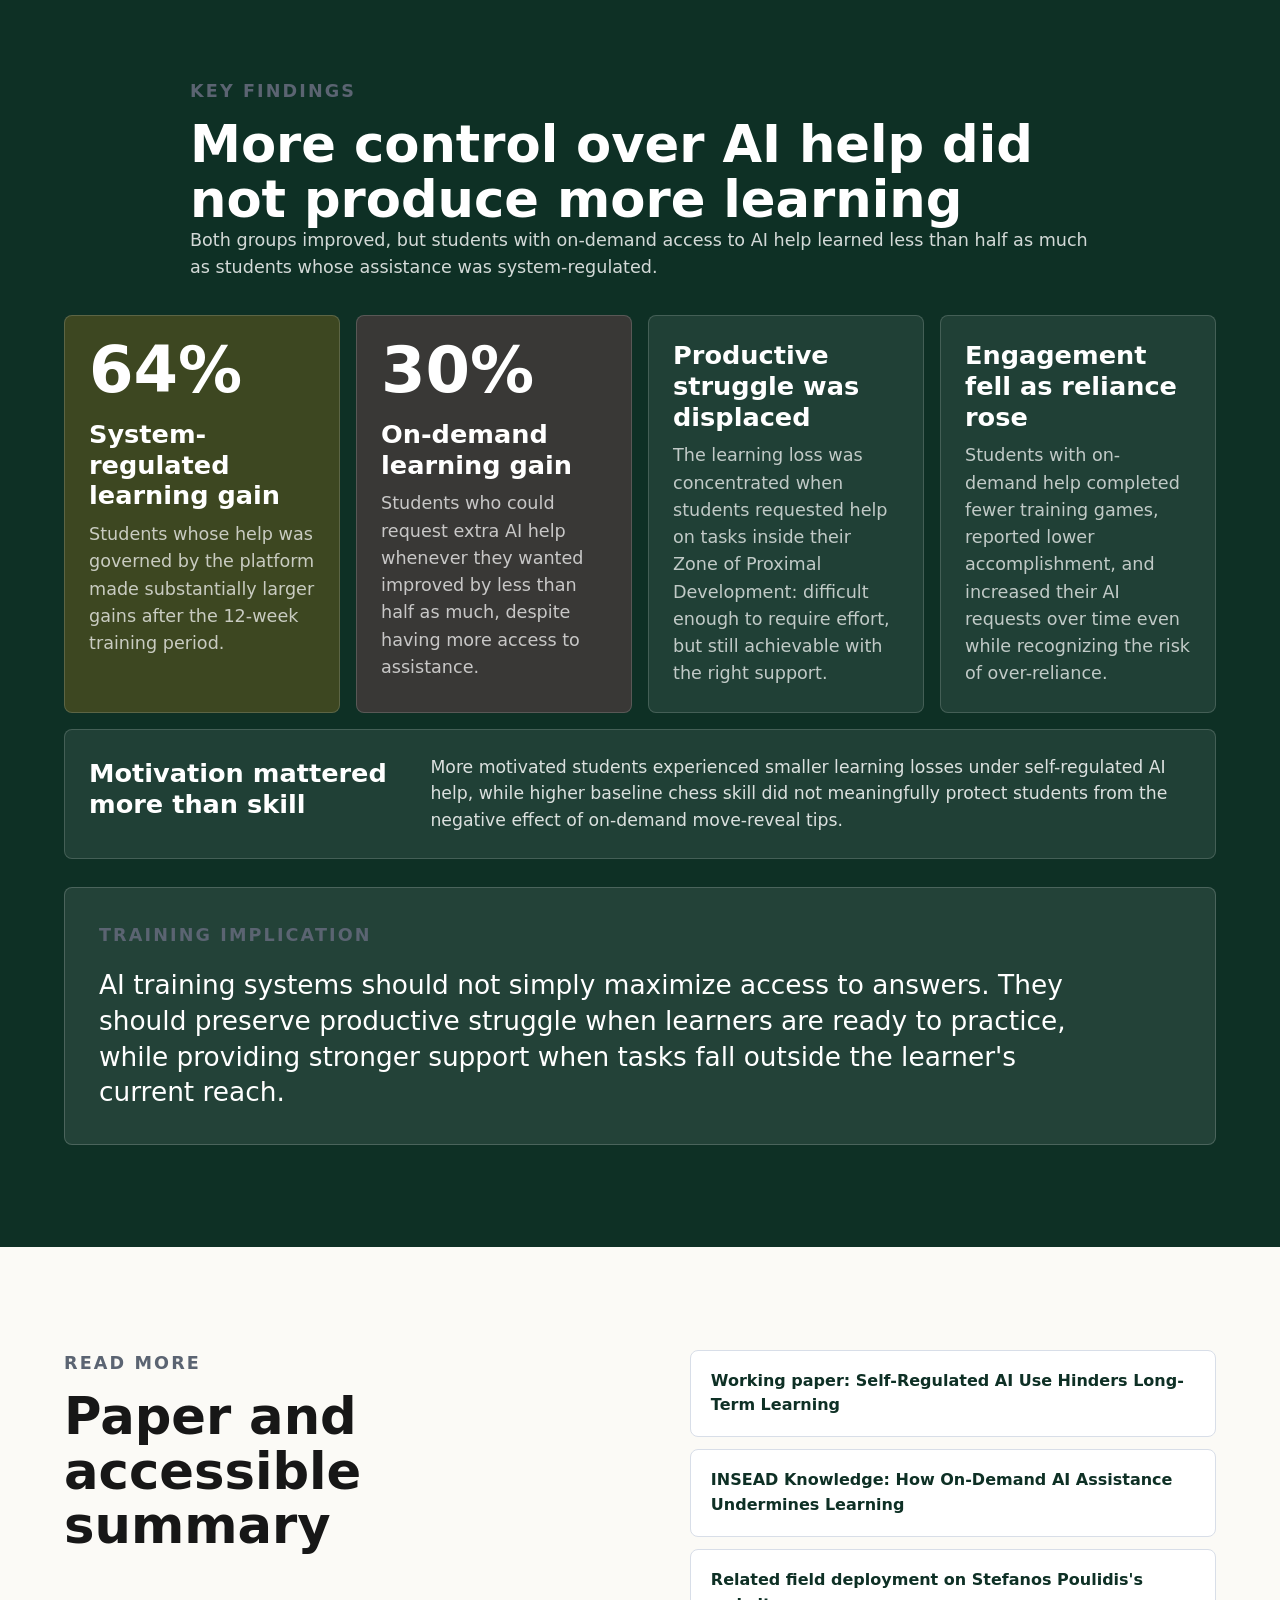
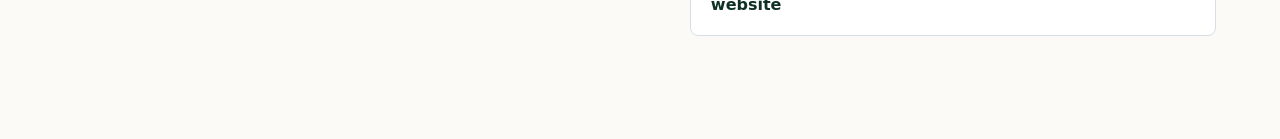
==== commit dc386182: "Reduce move-reveal screenshot size" ====
--- a/index.html
+++ b/index.html
@@ -268,7 +268,7 @@
           </p>
         </div>
 
-        <div class="section-inner tip-grid" aria-label="Move-reveal and self-regulated alert examples from the paper">
+        <div class="section-inner tip-grid tip-grid--move-reveal" aria-label="Move-reveal and self-regulated alert examples from the paper">
           <figure class="tip-shot">
             <img
               src="img/paper/move-reveal-tip.png"
--- a/styles.css
+++ b/styles.css
@@ -431,6 +431,10 @@
   max-width: 1100px;
 }
 
+.tip-grid--move-reveal {
+  max-width: 720px;
+}
+
 .tip-shot img {
   aspect-ratio: auto;
   object-fit: contain;
@@ -591,6 +595,10 @@
     grid-template-columns: 1fr;
   }
 
+  .tip-grid--move-reveal {
+    max-width: 540px;
+  }
+
   .screenshot-feature {
     gap: 22px;
   }
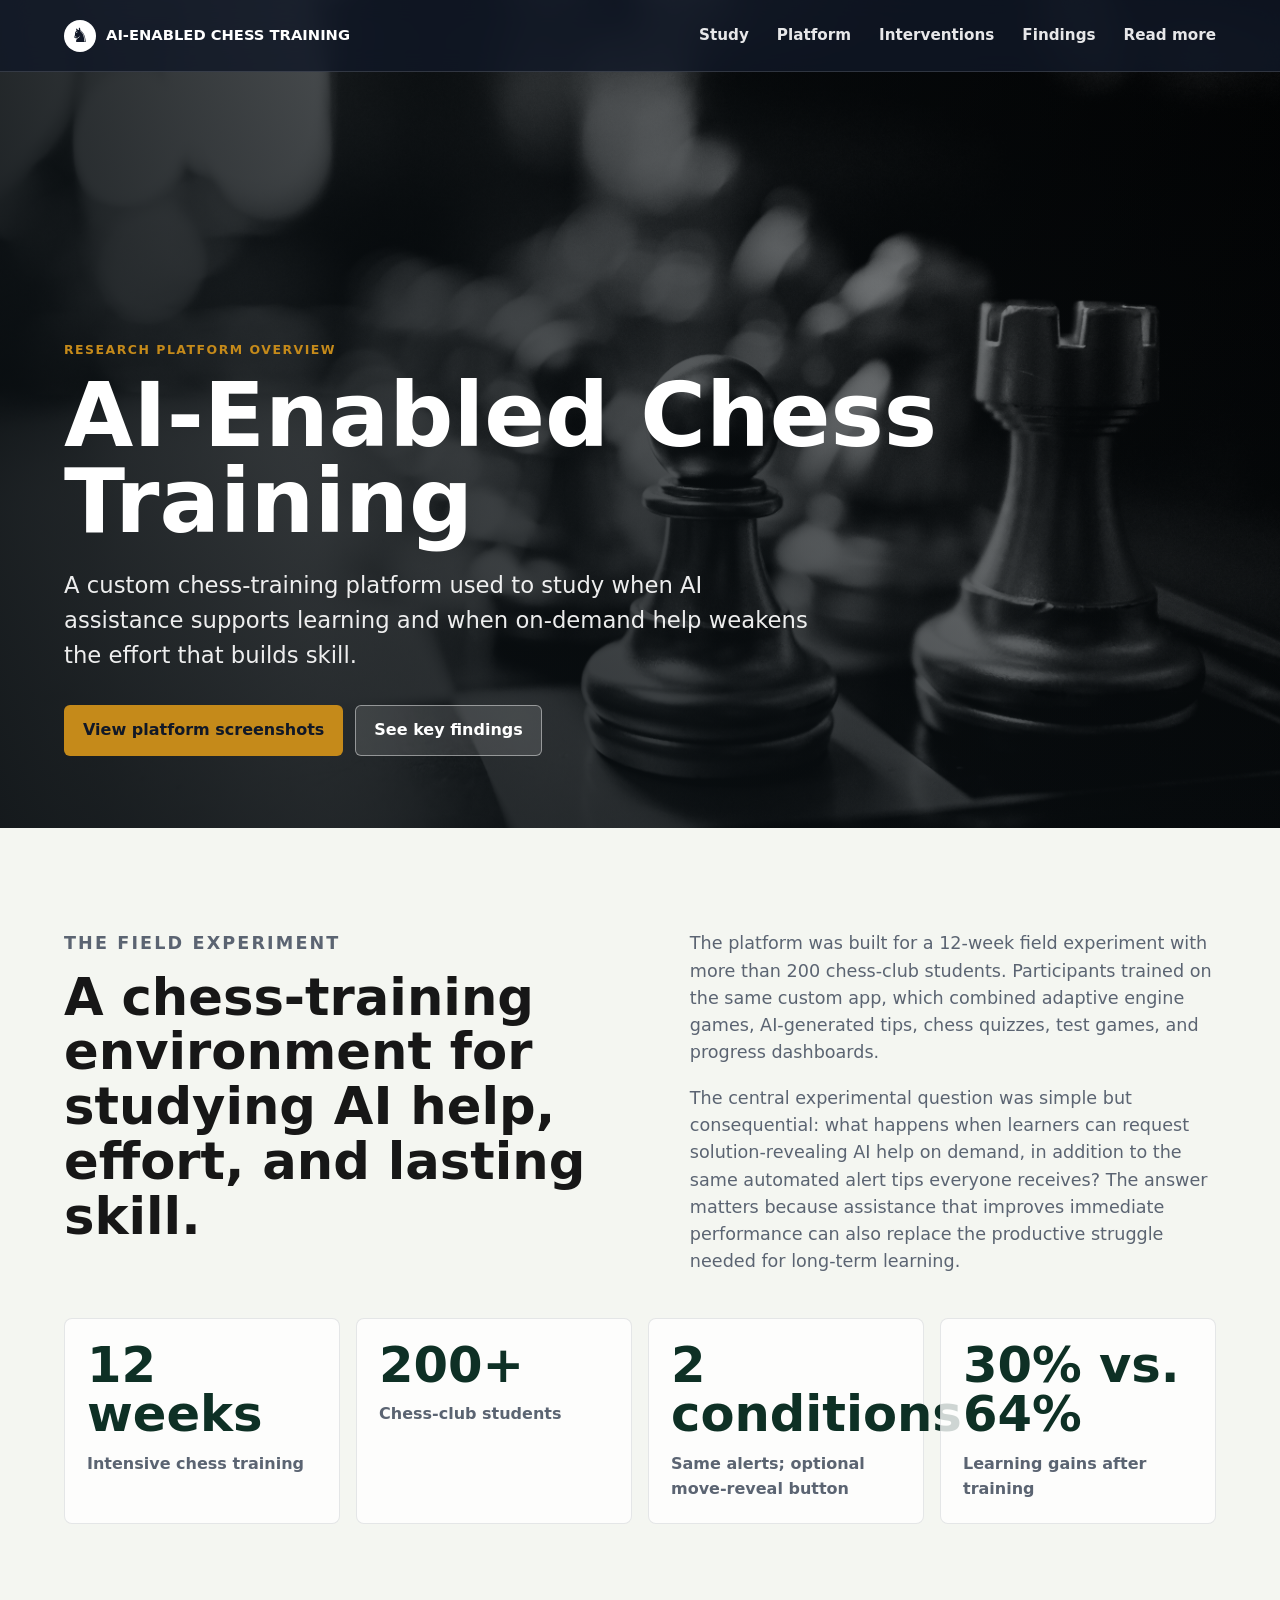
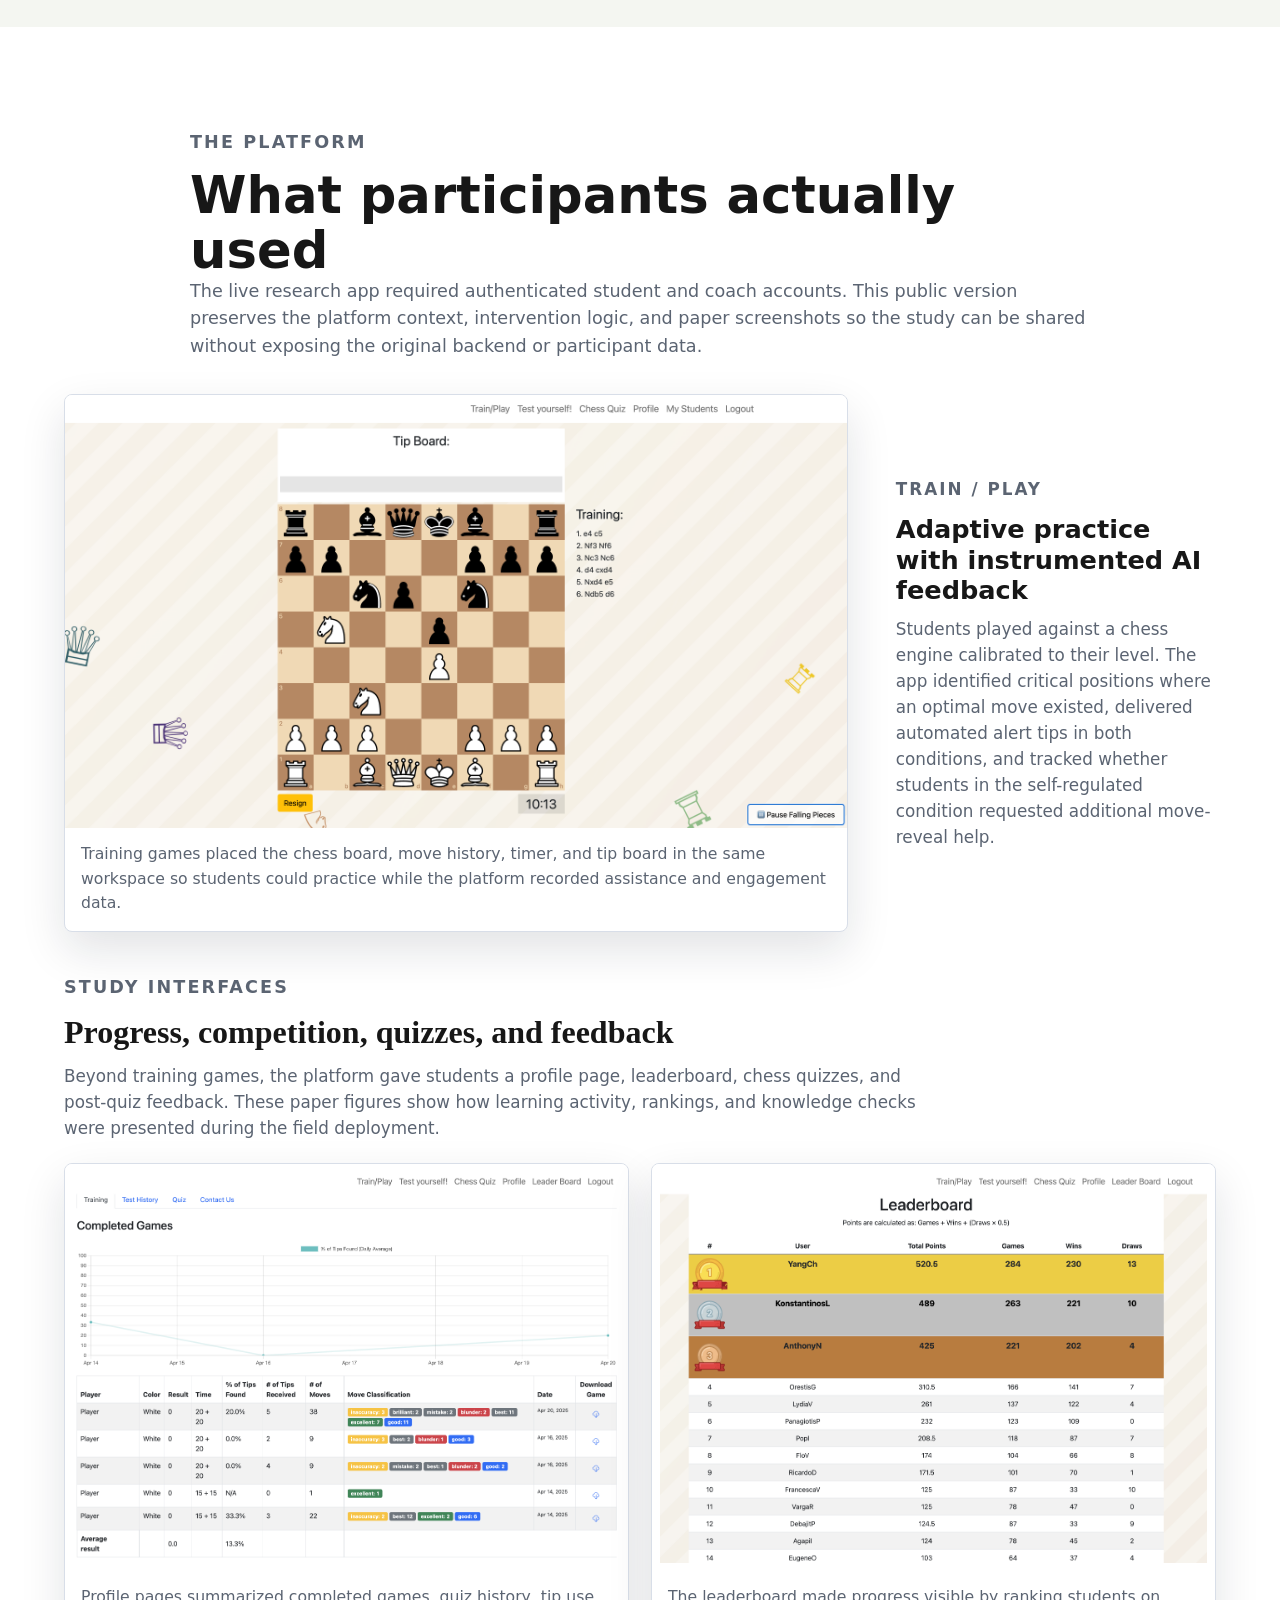
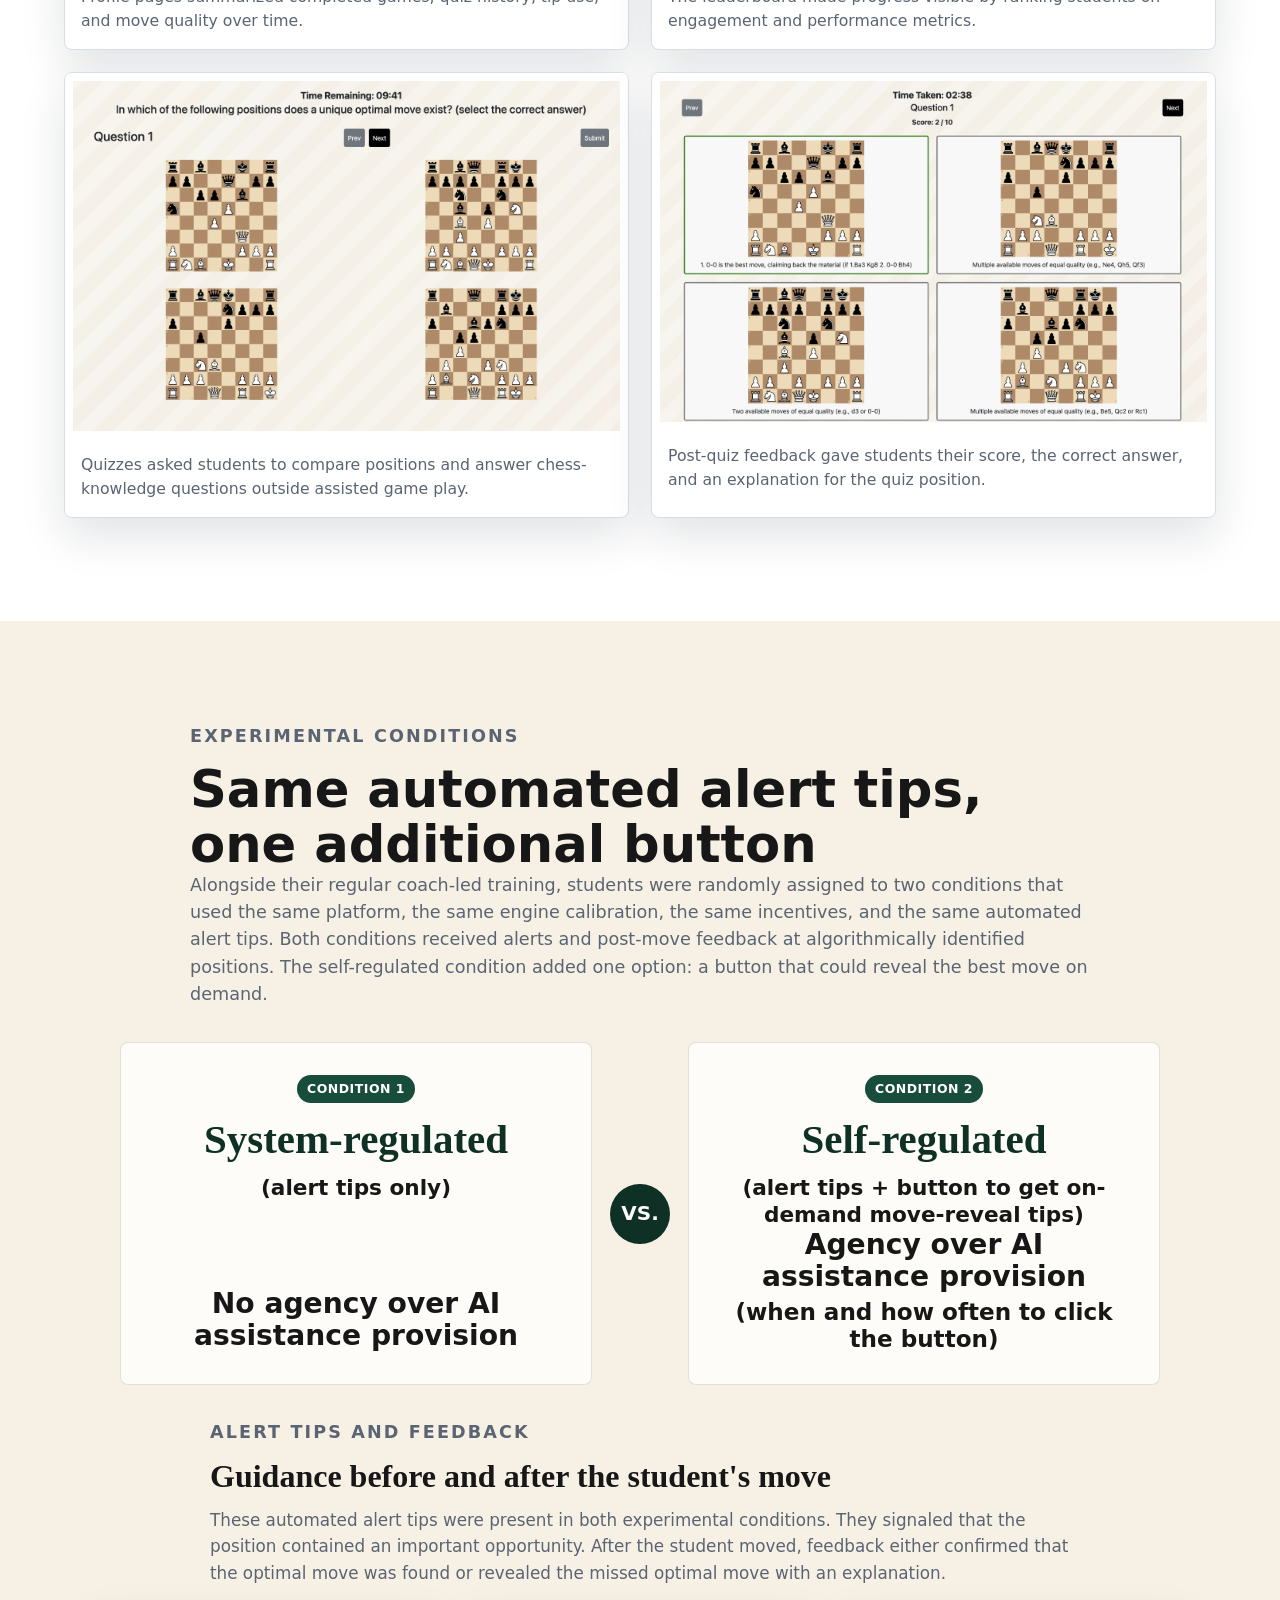
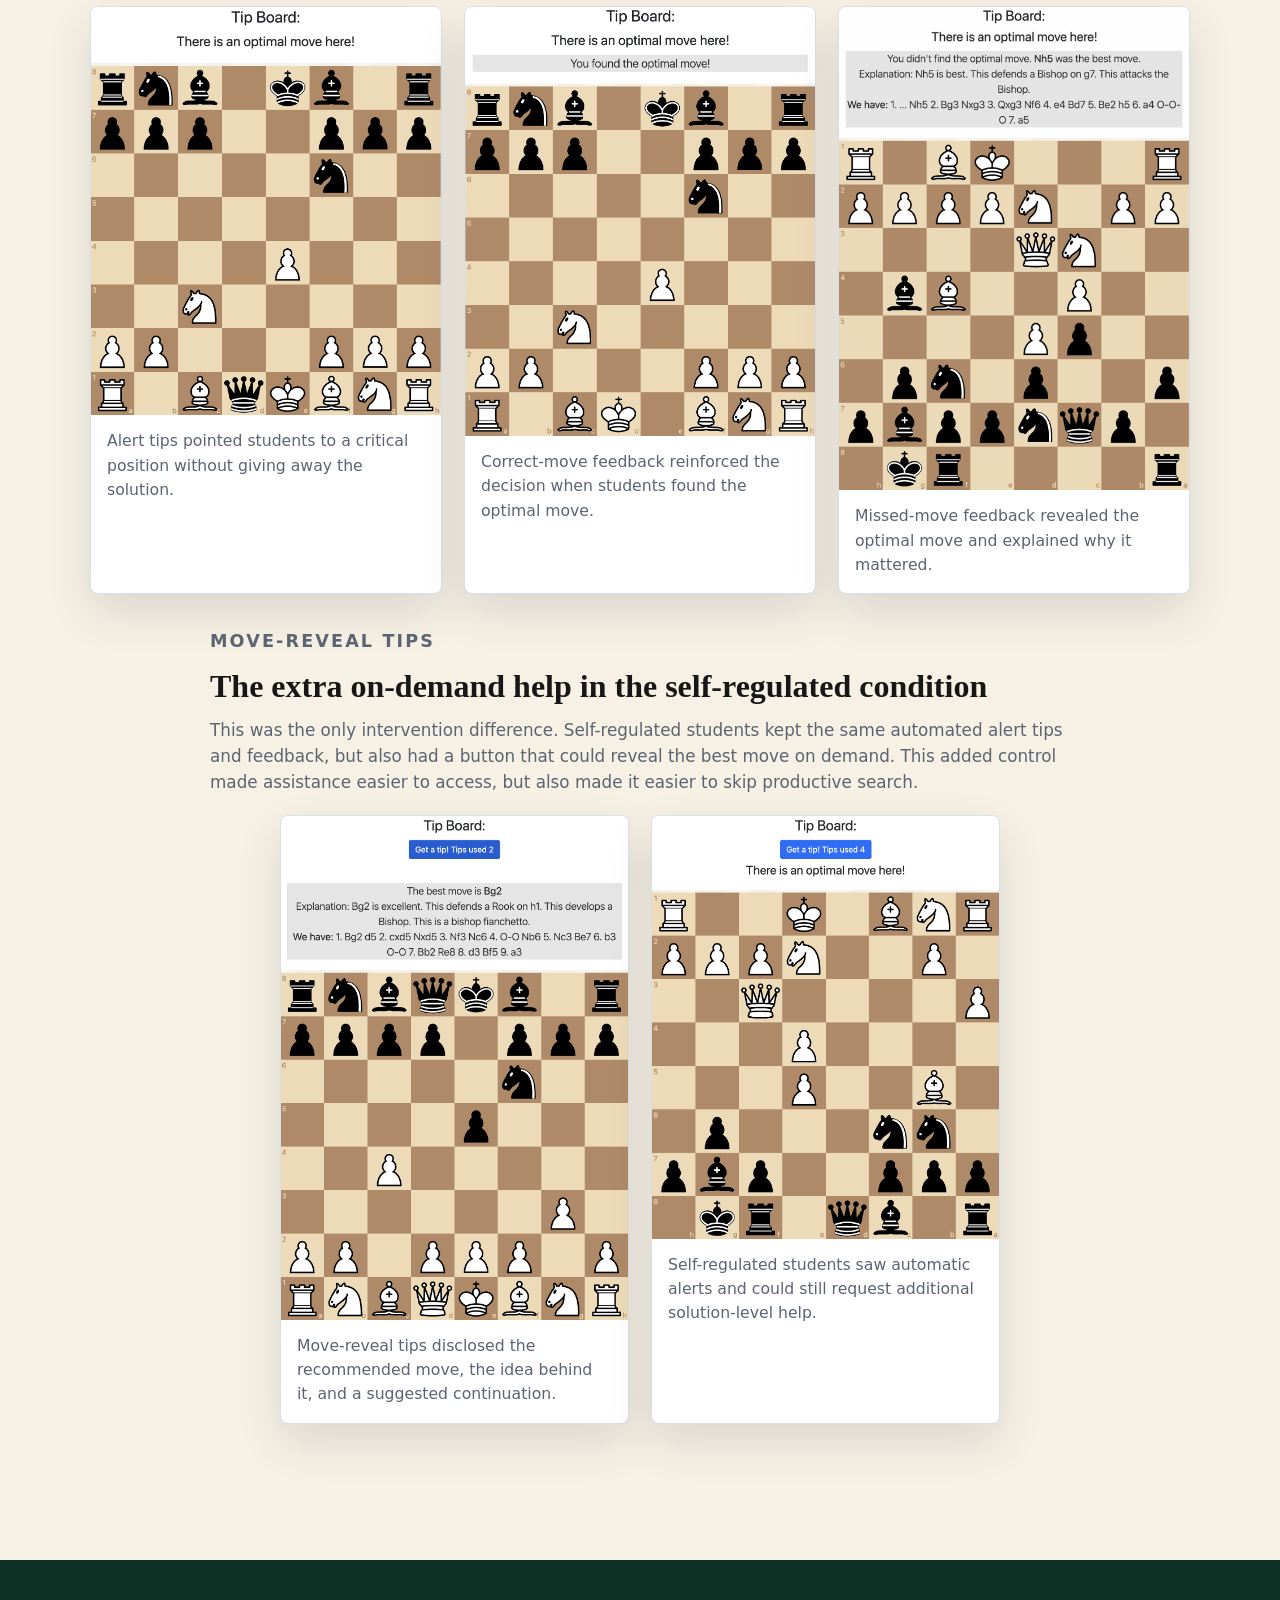
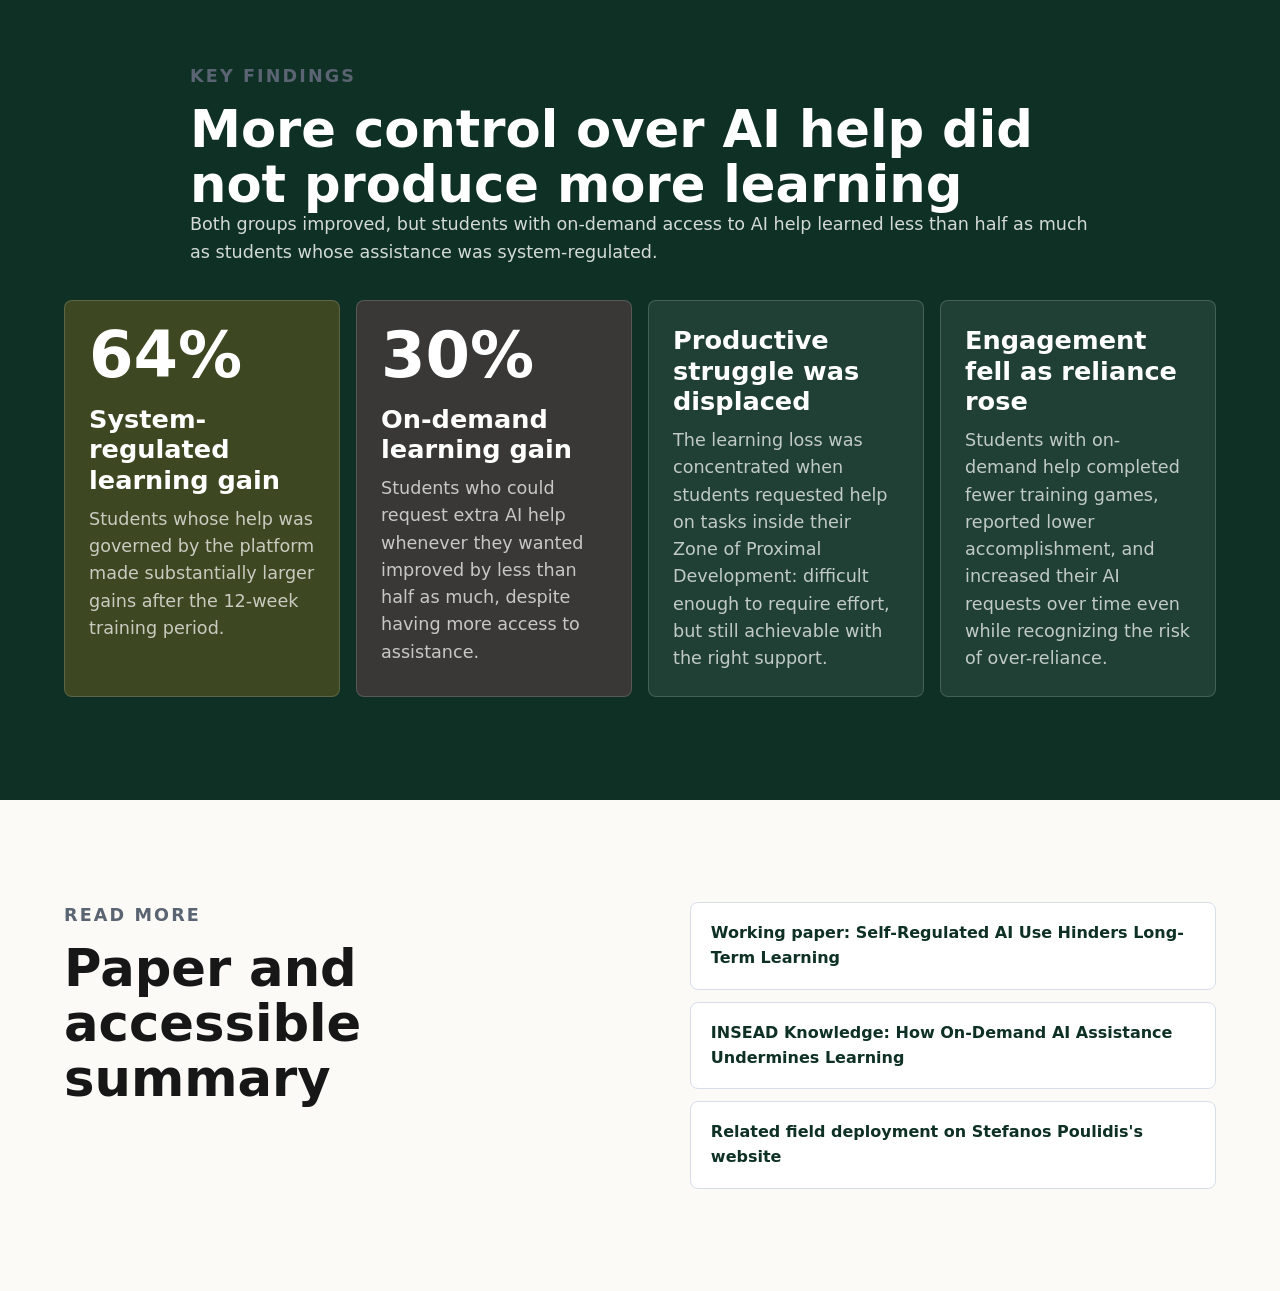
==== commit c286ffe6: "Clarify two chess training conditions" ====
--- a/index.html
+++ b/index.html
@@ -180,38 +180,29 @@
           <p class="eyebrow">Experimental conditions</p>
           <h2>Same automated alert tips, one additional button</h2>
           <p class="lead">
-            Students were randomly assigned to two conditions that used the same platform, the same
-            engine calibration, the same incentives, and the same automated alert tips. The only
-            difference was that students in the self-regulated condition also had a button that could
-            reveal the best move on demand.
-          </p>
-        </div>
-
-        <div class="section-inner intervention-grid">
+            Alongside their regular coach-led training, students were randomly assigned to two
+            conditions that used the same platform, the same engine calibration, the same incentives,
+            and the same automated alert tips. Both conditions received alerts and post-move feedback
+            at algorithmically identified positions. The self-regulated condition added one option: a
+            button that could reveal the best move on demand.
+          </p>
+        </div>
+
+        <div class="section-inner intervention-grid intervention-grid--compare">
           <article>
-            <span class="tag">Both conditions</span>
-            <h3>Automated alert tips and feedback</h3>
-            <p>
-              All students received alert tips at algorithmically identified critical positions. The
-              alert signaled that an optimal move existed; after the move, the platform either
-              confirmed the correct choice or explained the missed optimal move.
-            </p>
-          </article>
+            <span class="tag">Condition 1</span>
+            <h3>System-regulated</h3>
+            <p class="condition-tools">(alert tips only)</p>
+            <p class="condition-agency">No agency over AI assistance provision</p>
+          </article>
+          <div class="intervention-versus" aria-hidden="true">vs.</div>
           <article>
-            <span class="tag">System-regulated</span>
-            <h3>No on-demand button</h3>
-            <p>
-              Students received the shared automated alert tips, but they could not manually request
-              extra help. The system controlled when assistance appeared during training.
-            </p>
-          </article>
-          <article>
-            <span class="tag">Self-regulated</span>
-            <h3>Same alerts plus move-reveal button</h3>
-            <p>
-              Students received the same automated alerts and could also click the tip button during
-              their turn. A move-reveal tip disclosed the best move, explained the idea, and suggested
-              a continuation.
+            <span class="tag">Condition 2</span>
+            <h3>Self-regulated</h3>
+            <p class="condition-tools">(alert tips + button to get on-demand move-reveal tips)</p>
+            <p class="condition-agency">
+              Agency over AI assistance provision
+              <span>(when and how often to click the button)</span>
             </p>
           </article>
         </div>
@@ -335,23 +326,6 @@
               risk of over-reliance.
             </p>
           </article>
-          <article class="finding-card finding-card--wide">
-            <h3>Motivation mattered more than skill</h3>
-            <p>
-              More motivated students experienced smaller learning losses under self-regulated AI
-              help, while higher baseline chess skill did not meaningfully protect students from the
-              negative effect of on-demand move-reveal tips.
-            </p>
-          </article>
-        </div>
-
-        <div class="section-inner design-principle">
-          <p class="eyebrow">Training implication</p>
-          <p>
-            AI training systems should not simply maximize access to answers. They should preserve
-            productive struggle when learners are ready to practice, while providing stronger support
-            when tasks fall outside the learner's current reach.
-          </p>
         </div>
       </section>
 
--- a/styles.css
+++ b/styles.css
@@ -393,11 +393,71 @@
   margin-bottom: 28px;
 }
 
+.intervention-grid--compare {
+  grid-template-columns: minmax(0, 1fr) auto minmax(0, 1fr);
+  align-items: stretch;
+  max-width: 1040px;
+}
+
 .intervention-grid article {
   padding: 26px;
   border: 1px solid rgba(17, 24, 39, 0.12);
   border-radius: 8px;
   background: rgba(255, 255, 255, 0.74);
+}
+
+.intervention-grid--compare article {
+  display: flex;
+  min-height: 260px;
+  flex-direction: column;
+  align-items: center;
+  justify-content: flex-start;
+  padding: 32px 28px;
+  text-align: center;
+}
+
+.intervention-grid--compare h3 {
+  color: var(--forest-dark);
+  font-family: Georgia, "Times New Roman", serif;
+  font-size: clamp(1.9rem, 3.2vw, 2.7rem);
+  line-height: 1.08;
+}
+
+.intervention-grid--compare .condition-tools {
+  margin-top: 4px;
+  color: var(--ink);
+  font-size: clamp(1.05rem, 2vw, 1.35rem);
+  font-weight: 850;
+  line-height: 1.25;
+}
+
+.intervention-grid--compare .condition-agency {
+  margin-top: auto;
+  color: var(--ink);
+  font-size: clamp(1.25rem, 2.2vw, 1.8rem);
+  font-weight: 900;
+  line-height: 1.14;
+}
+
+.intervention-grid--compare .condition-agency span {
+  display: block;
+  margin-top: 6px;
+  font-size: 0.82em;
+}
+
+.intervention-versus {
+  display: flex;
+  width: 60px;
+  height: 60px;
+  align-self: center;
+  align-items: center;
+  justify-content: center;
+  border-radius: 999px;
+  color: #ffffff;
+  background: var(--forest-dark);
+  font-size: 1.25rem;
+  font-weight: 900;
+  text-transform: uppercase;
 }
 
 .tag {
@@ -473,21 +533,6 @@
   color: rgba(255, 255, 255, 0.72);
 }
 
-.finding-card--wide {
-  grid-column: 1 / -1;
-  display: grid;
-  grid-template-columns: minmax(220px, 0.42fr) minmax(0, 1fr);
-  gap: 22px;
-  min-height: auto;
-  align-items: center;
-}
-
-.finding-card--wide p {
-  margin: 0;
-  color: rgba(255, 255, 255, 0.84);
-  font-size: 1.08rem;
-}
-
 .finding-number {
   display: block;
   margin-bottom: 18px;
@@ -503,21 +548,6 @@
 
 .contrast-finding {
   background: rgba(159, 77, 98, 0.3);
-}
-
-.design-principle {
-  margin-top: 28px;
-  padding: clamp(24px, 4vw, 34px);
-  border: 1px solid rgba(255, 255, 255, 0.18);
-  border-radius: 8px;
-  background: rgba(255, 255, 255, 0.09);
-}
-
-.design-principle p:last-child {
-  max-width: 980px;
-  color: #ffffff;
-  font-size: clamp(1.25rem, 2.2vw, 1.65rem);
-  line-height: 1.35;
 }
 
 .read-more-section {
@@ -571,10 +601,6 @@
     grid-template-columns: repeat(2, minmax(0, 1fr));
   }
 
-  .finding-card--wide {
-    grid-column: 1 / -1;
-  }
-
   section[id] {
     scroll-margin-top: 140px;
   }
@@ -590,9 +616,15 @@
   .platform-grid,
   .intervention-grid,
   .tip-grid,
-  .tip-grid--three,
-  .finding-card--wide {
+  .tip-grid--three {
     grid-template-columns: 1fr;
+  }
+
+  .intervention-versus {
+    width: 48px;
+    height: 48px;
+    margin: 2px auto;
+    font-size: 1rem;
   }
 
   .tip-grid--move-reveal {
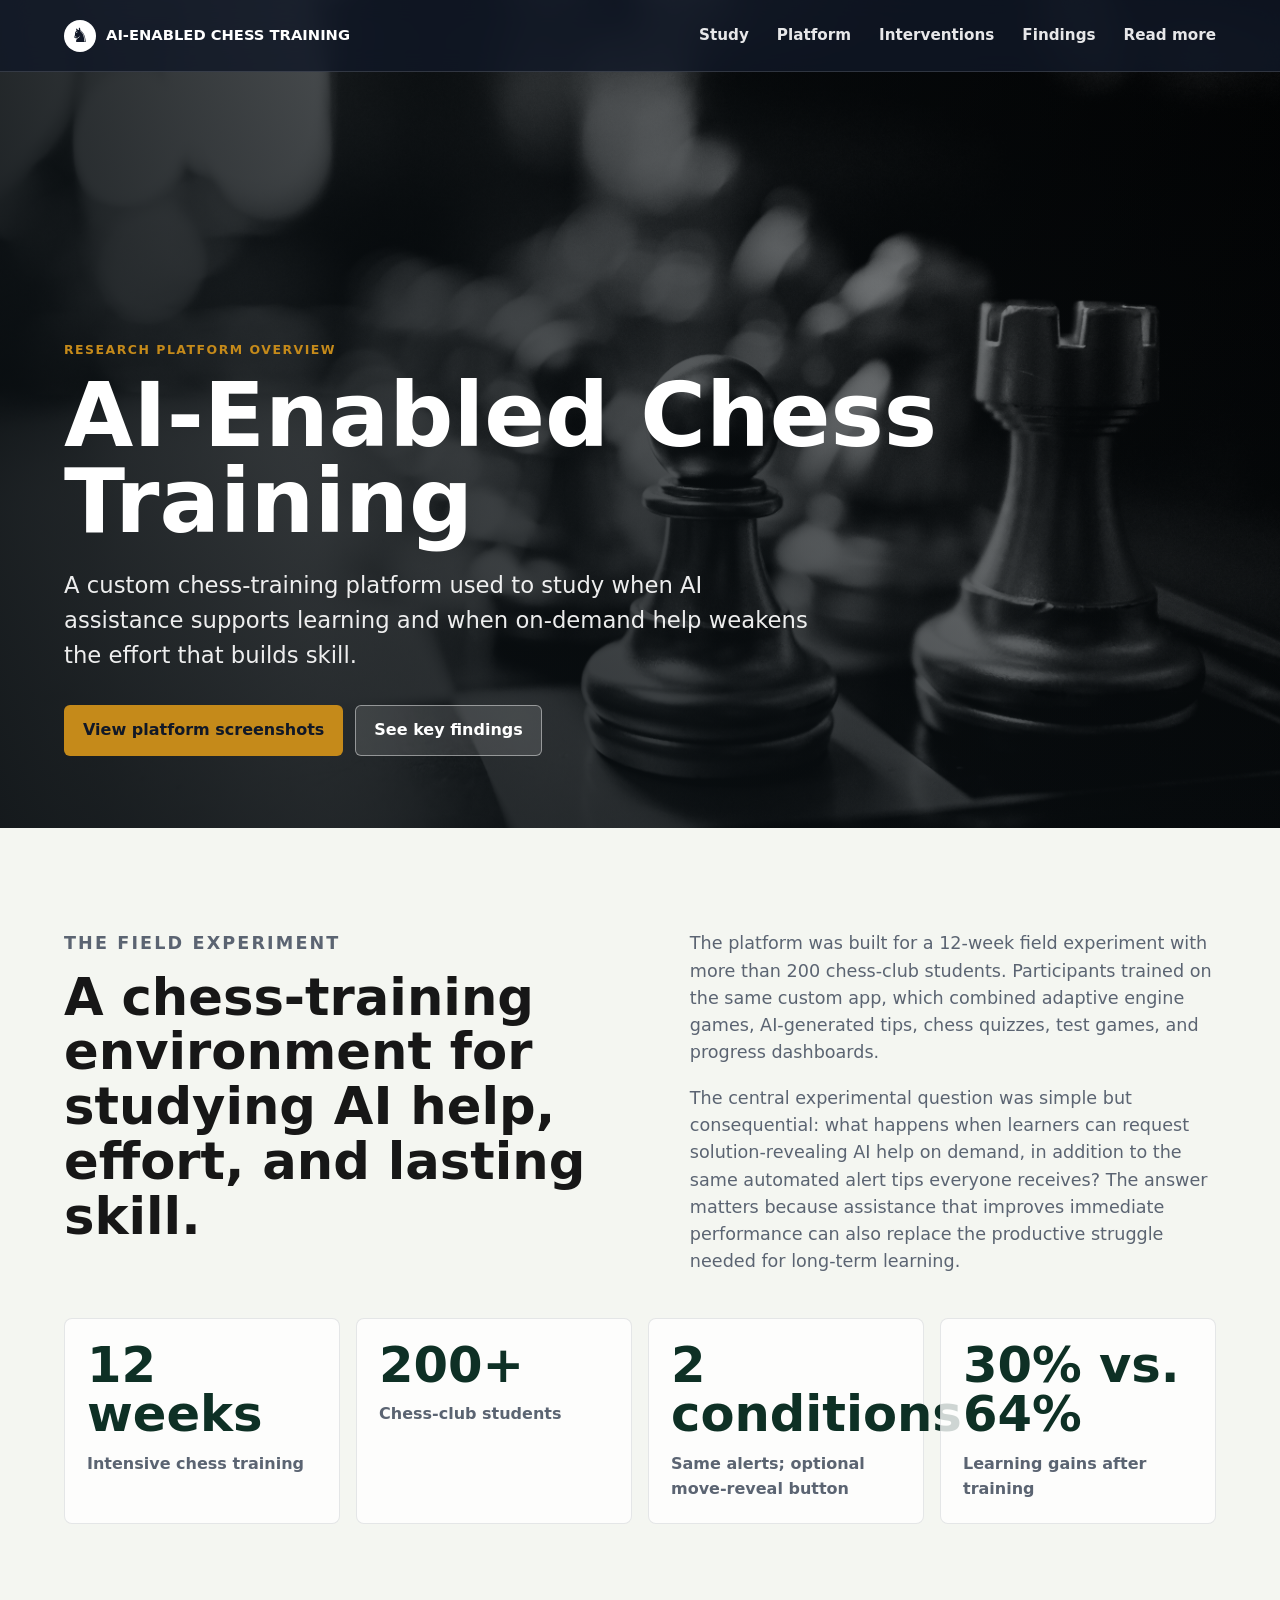
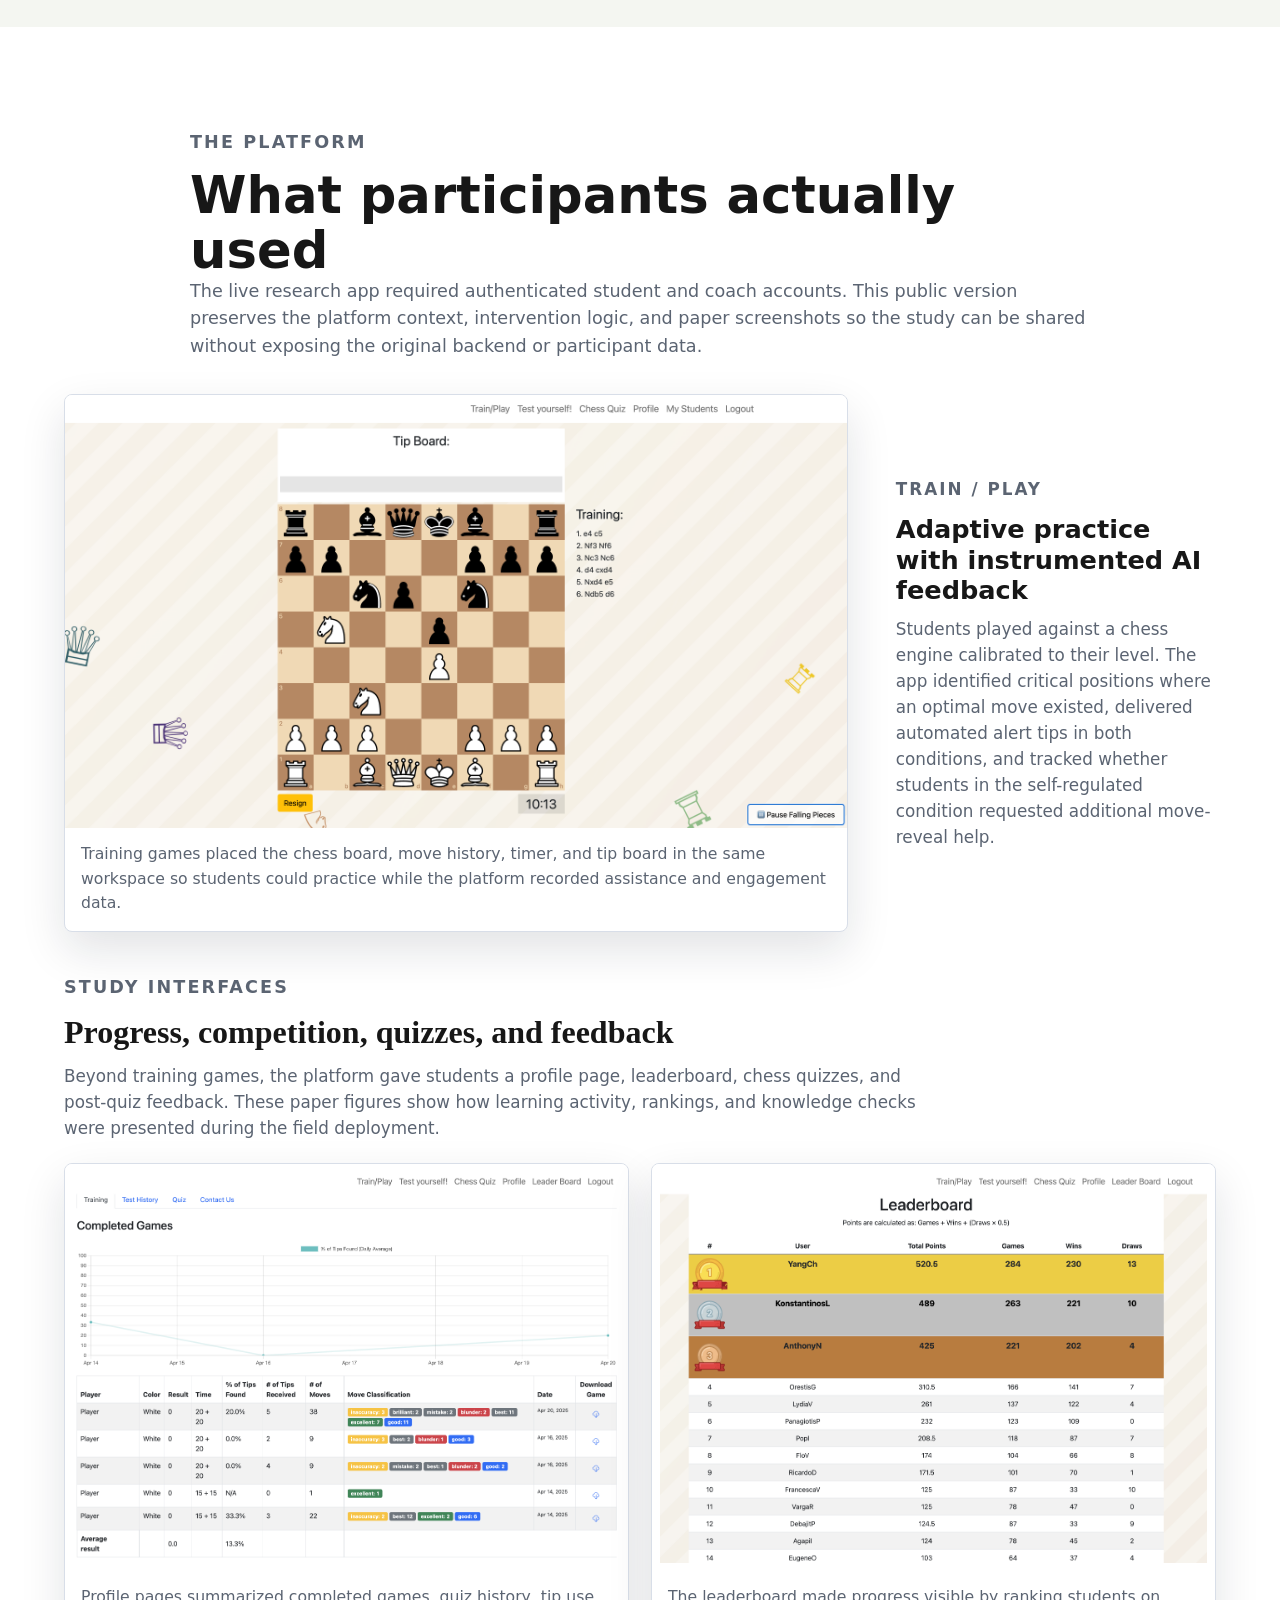
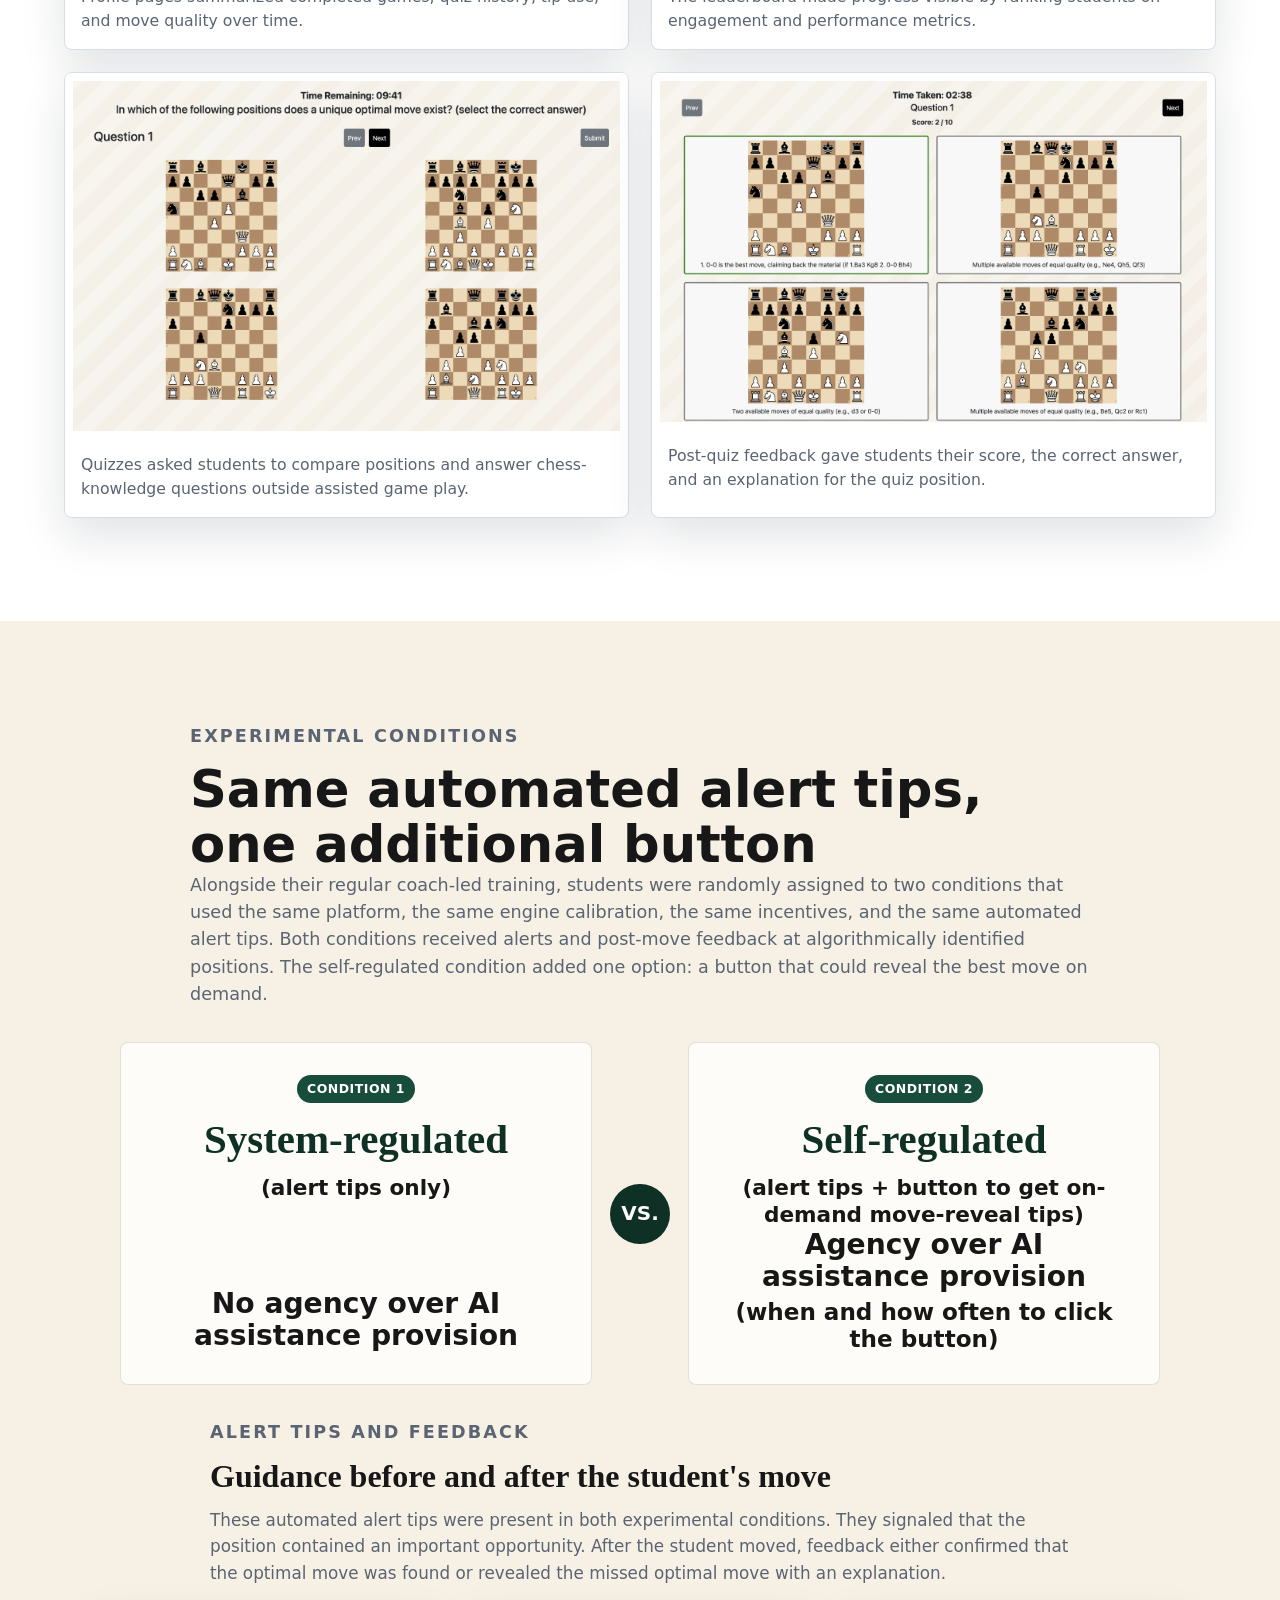
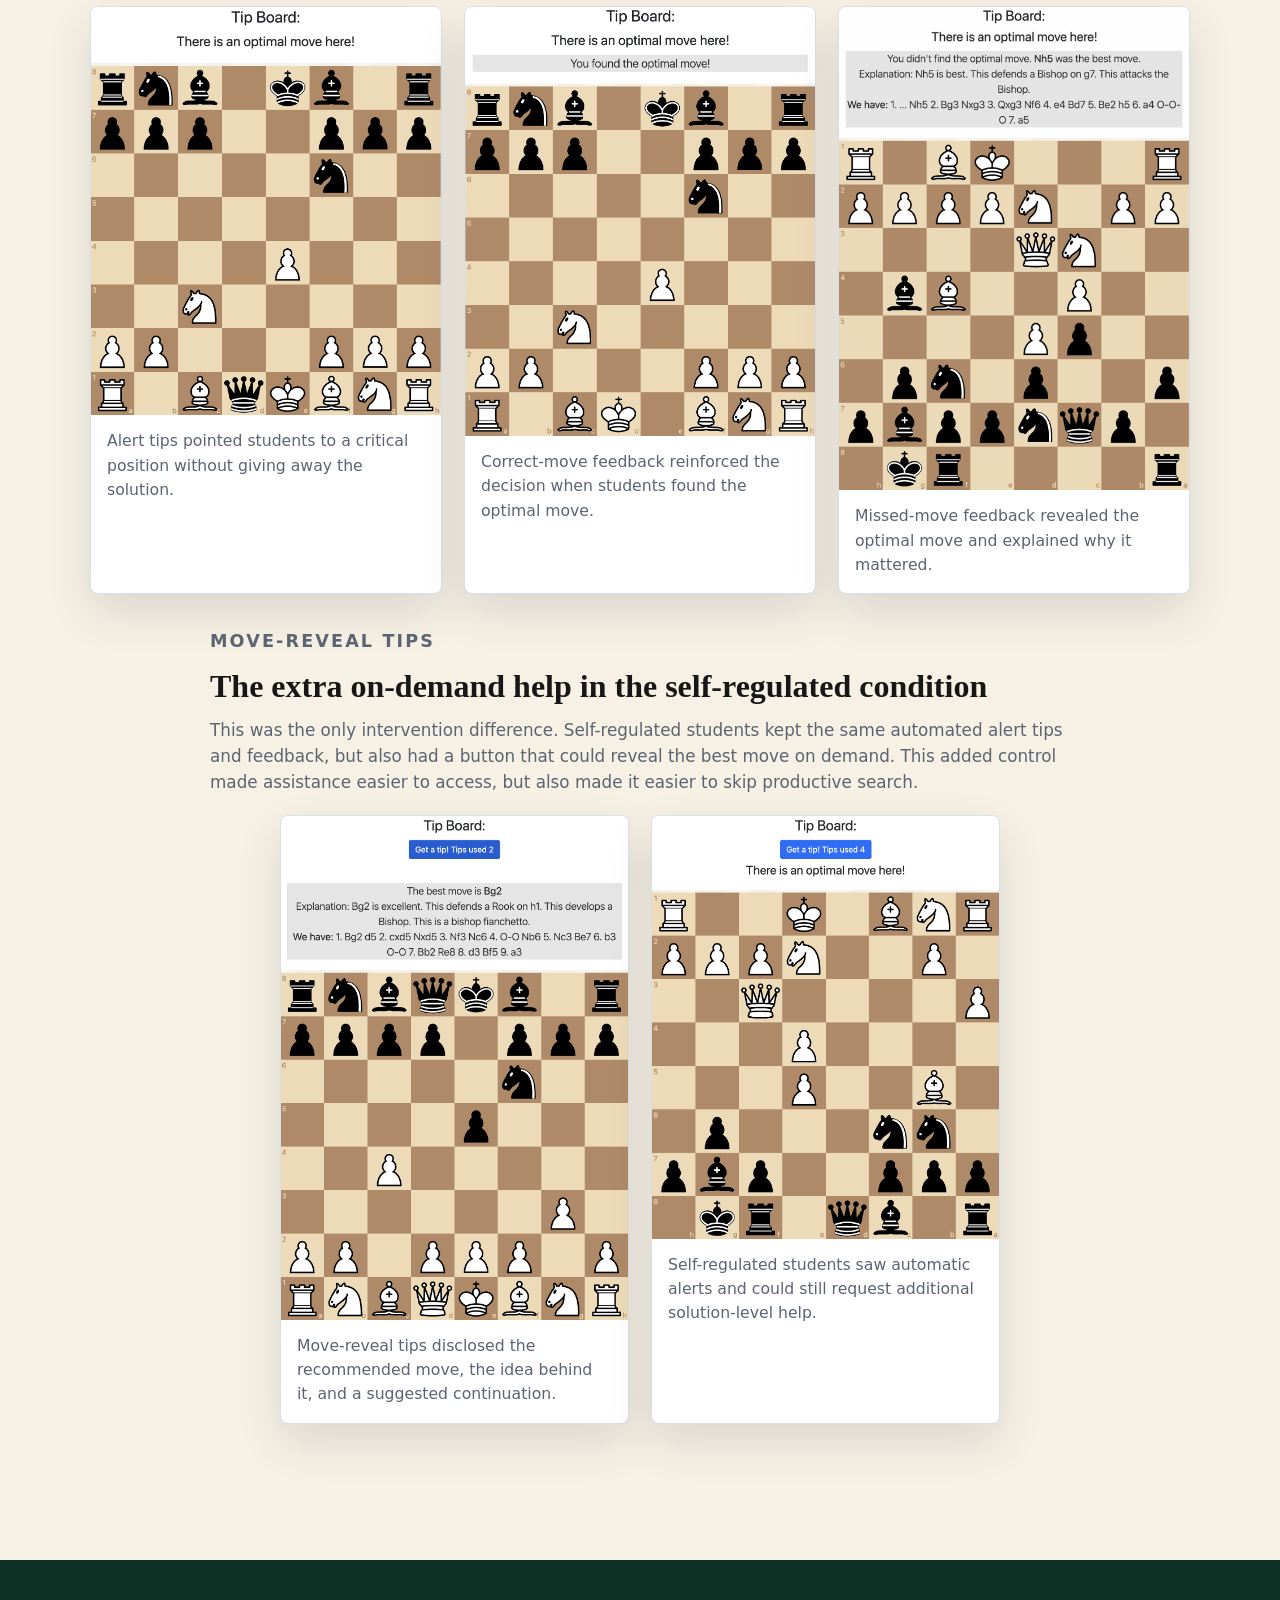
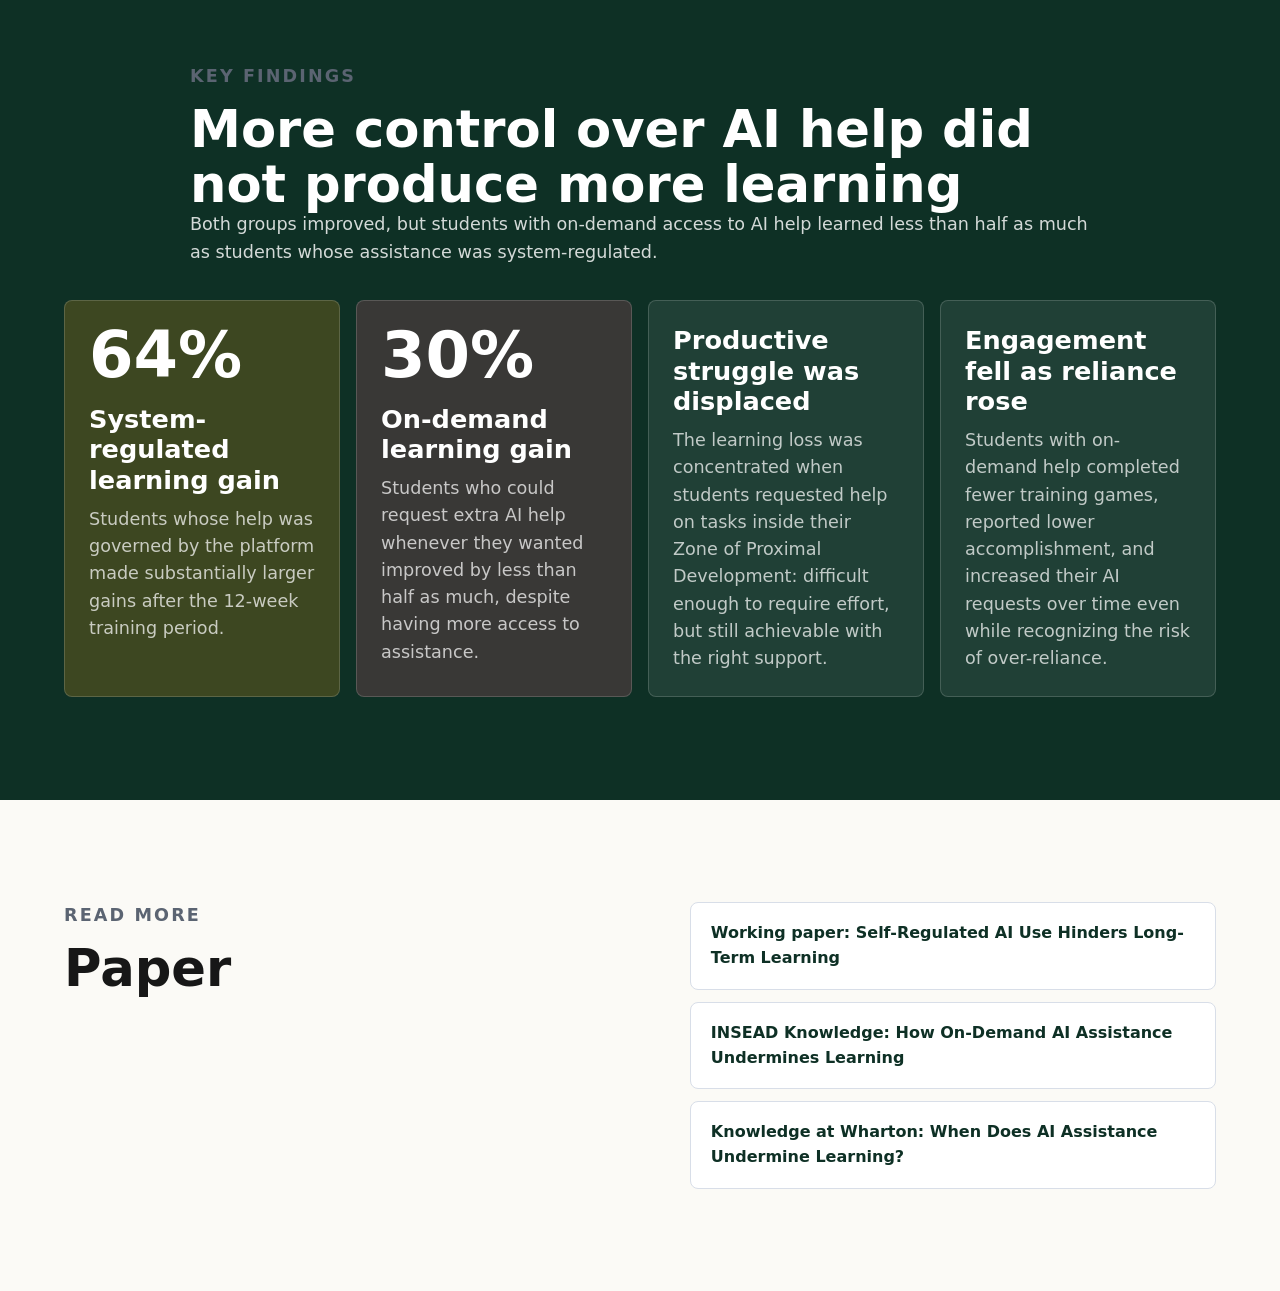
==== commit 7c8bb5cf: "Update chess page paper links" ====
--- a/index.html
+++ b/index.html
@@ -333,7 +333,7 @@
         <div class="section-inner two-column">
           <div>
             <p class="eyebrow">Read more</p>
-            <h2>Paper and accessible summary</h2>
+            <h2>Paper</h2>
           </div>
           <div class="link-list">
             <a href="https://papers.ssrn.com/sol3/papers.cfm?abstract_id=5604932">
@@ -342,8 +342,8 @@
             <a href="https://knowledge.insead.edu/responsibility/how-demand-ai-assistance-undermines-learning">
               INSEAD Knowledge: How On-Demand AI Assistance Undermines Learning
             </a>
-            <a href="https://stefanospoulidis.github.io/#ai-field-deployments">
-              Related field deployment on Stefanos Poulidis's website
+            <a href="https://knowledge.wharton.upenn.edu/article/when-does-ai-assistance-undermine-learning/">
+              Knowledge at Wharton: When Does AI Assistance Undermine Learning?
             </a>
           </div>
         </div>
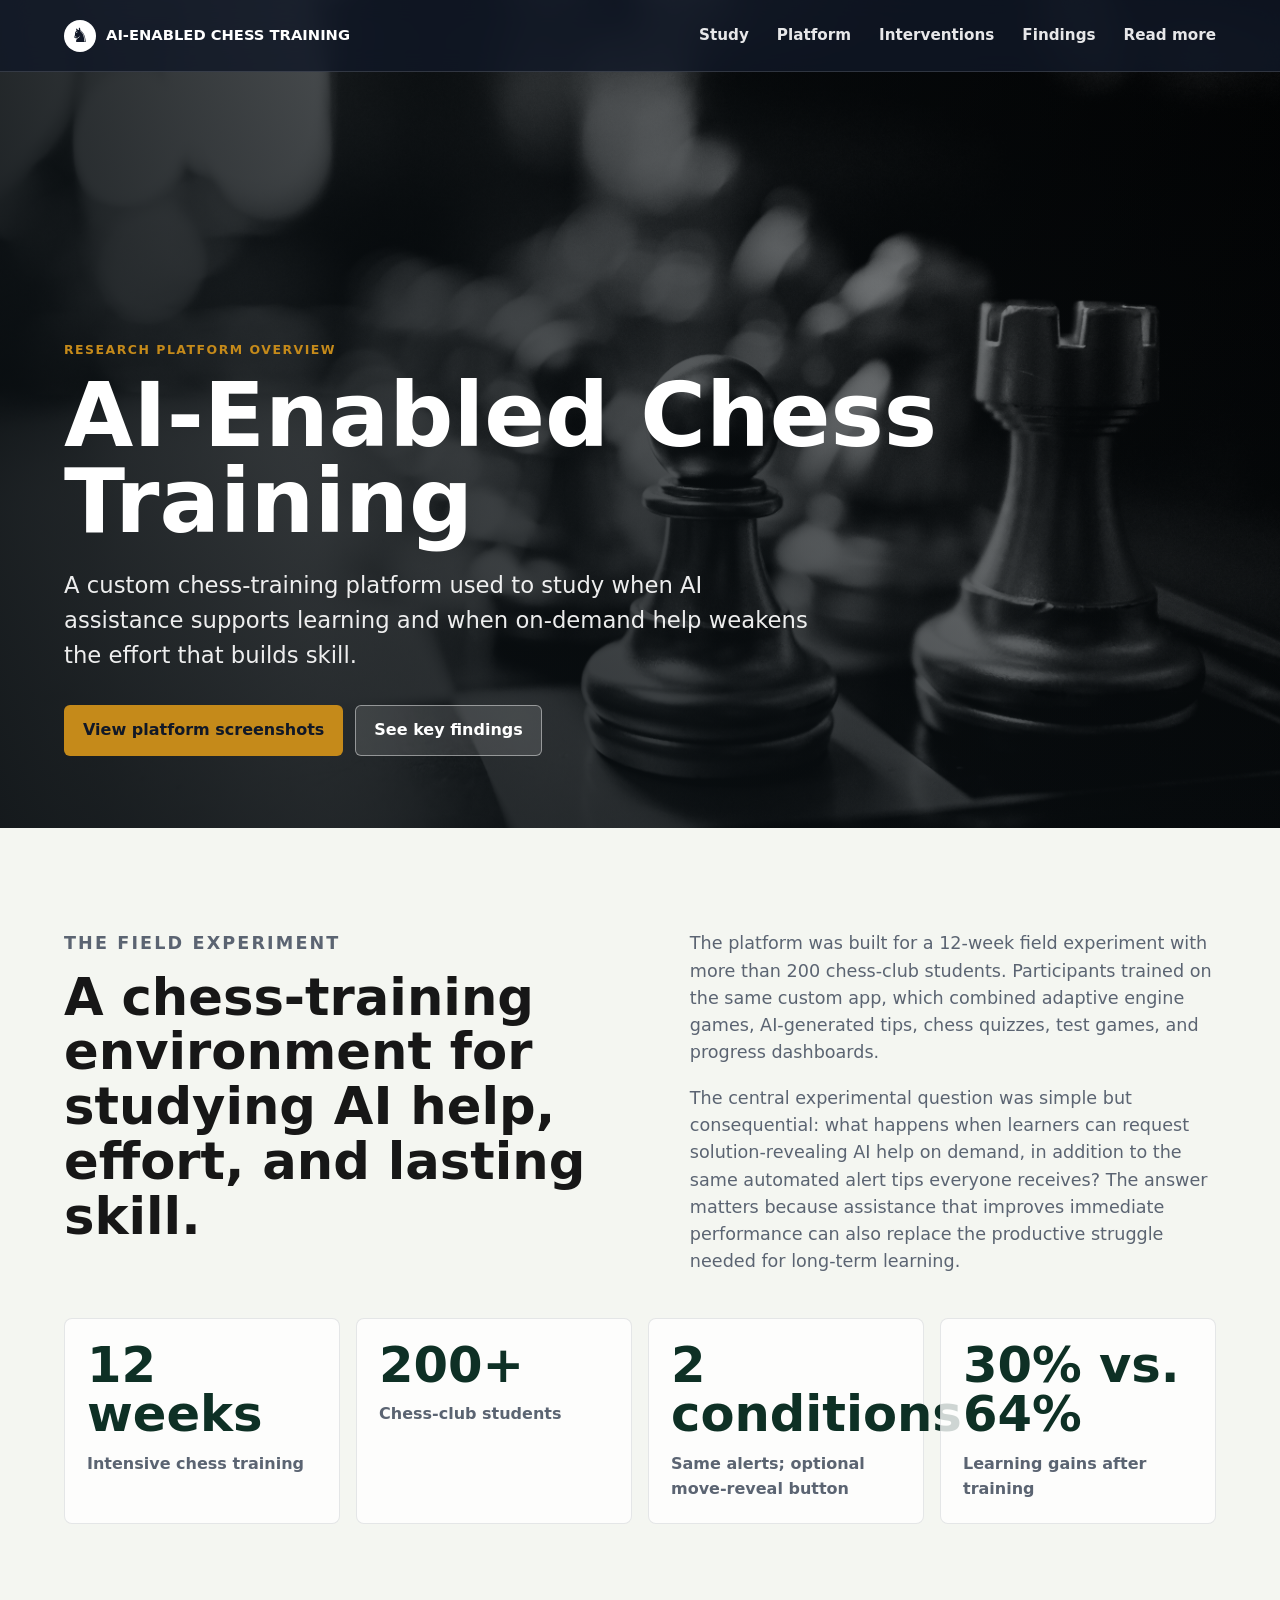
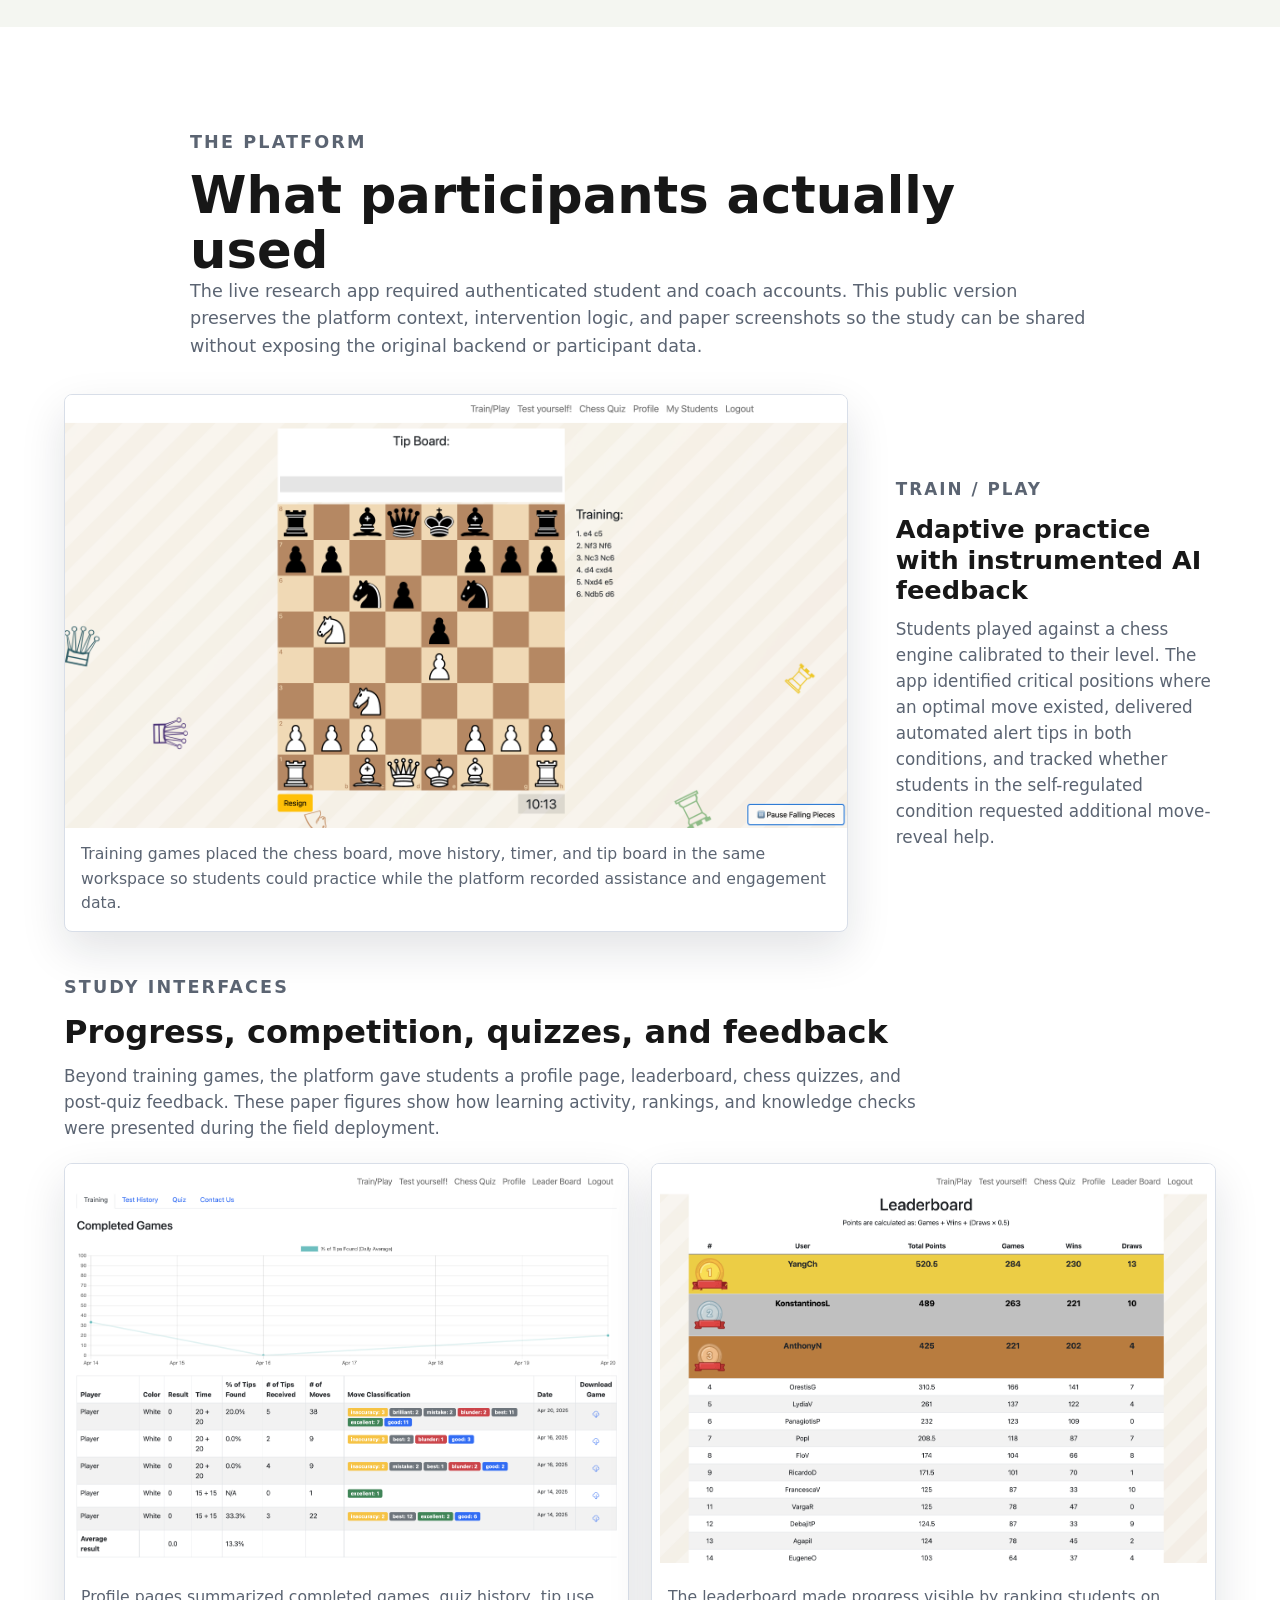
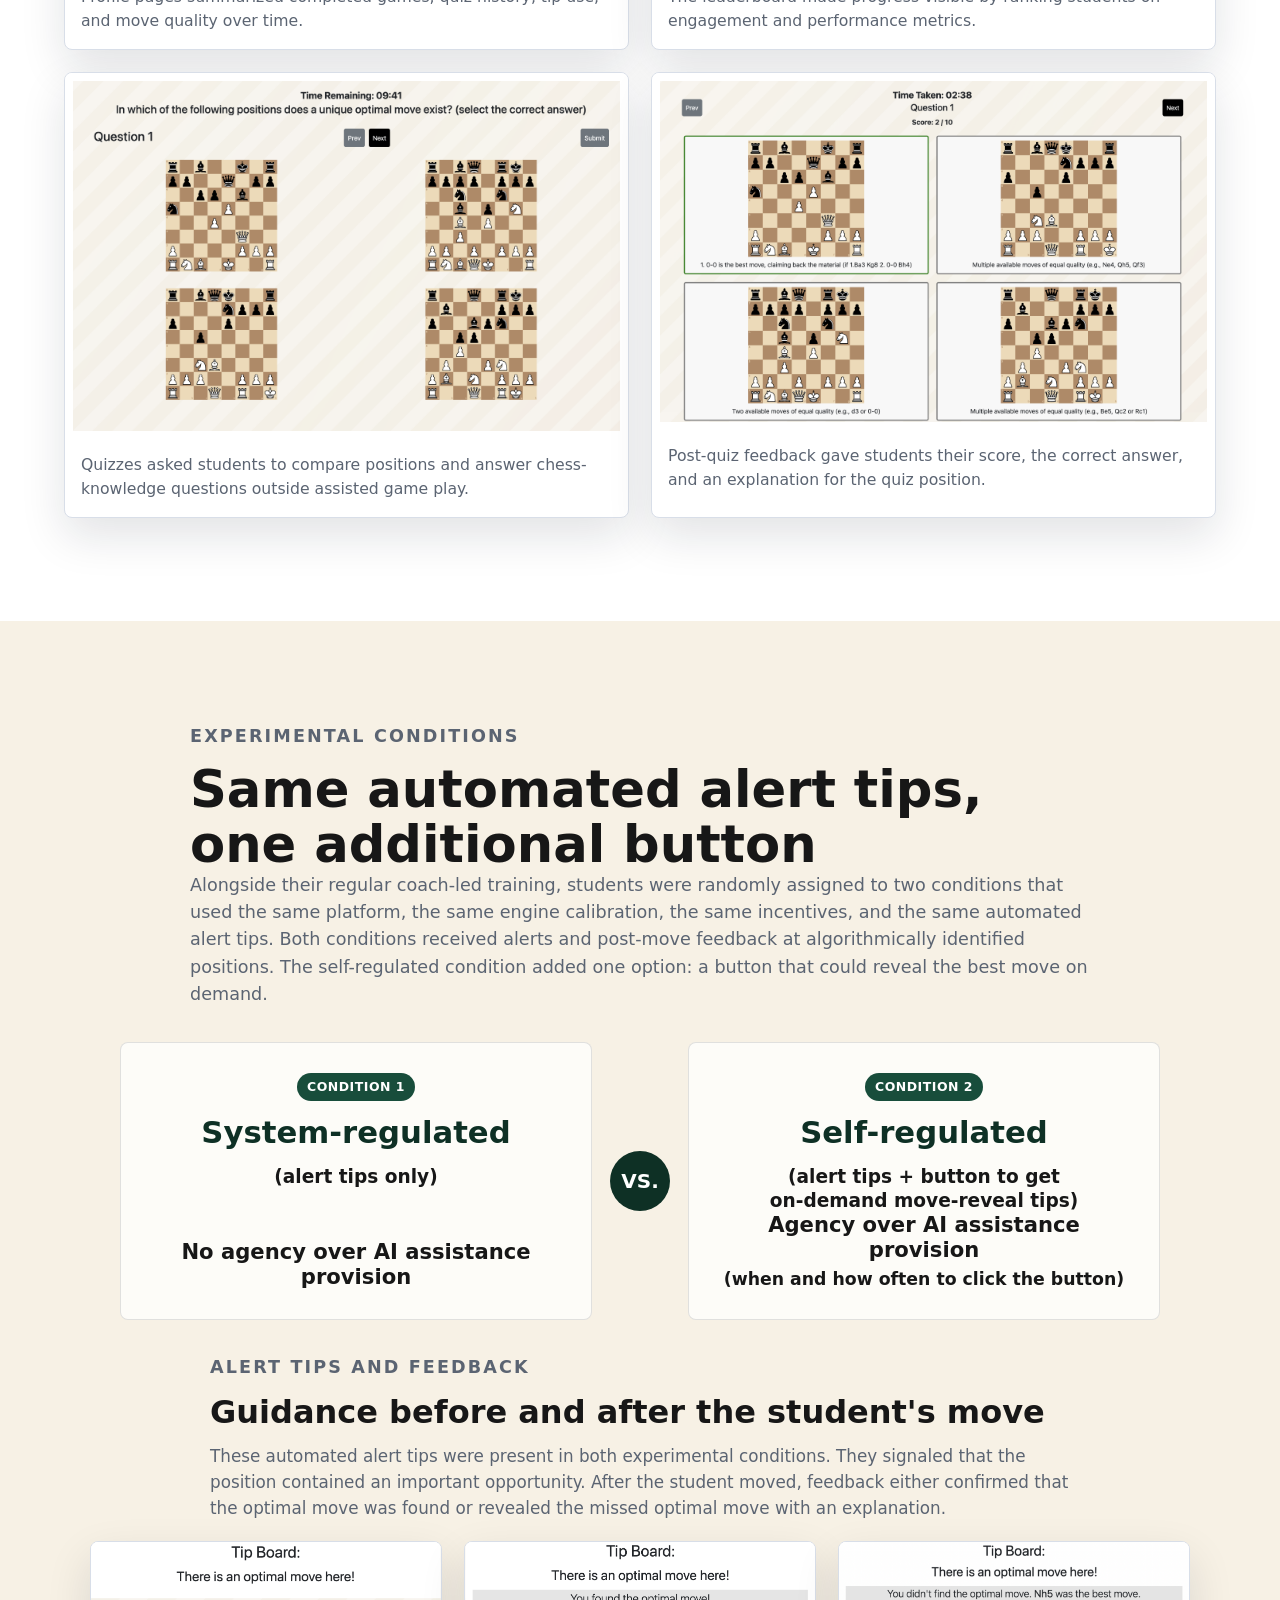
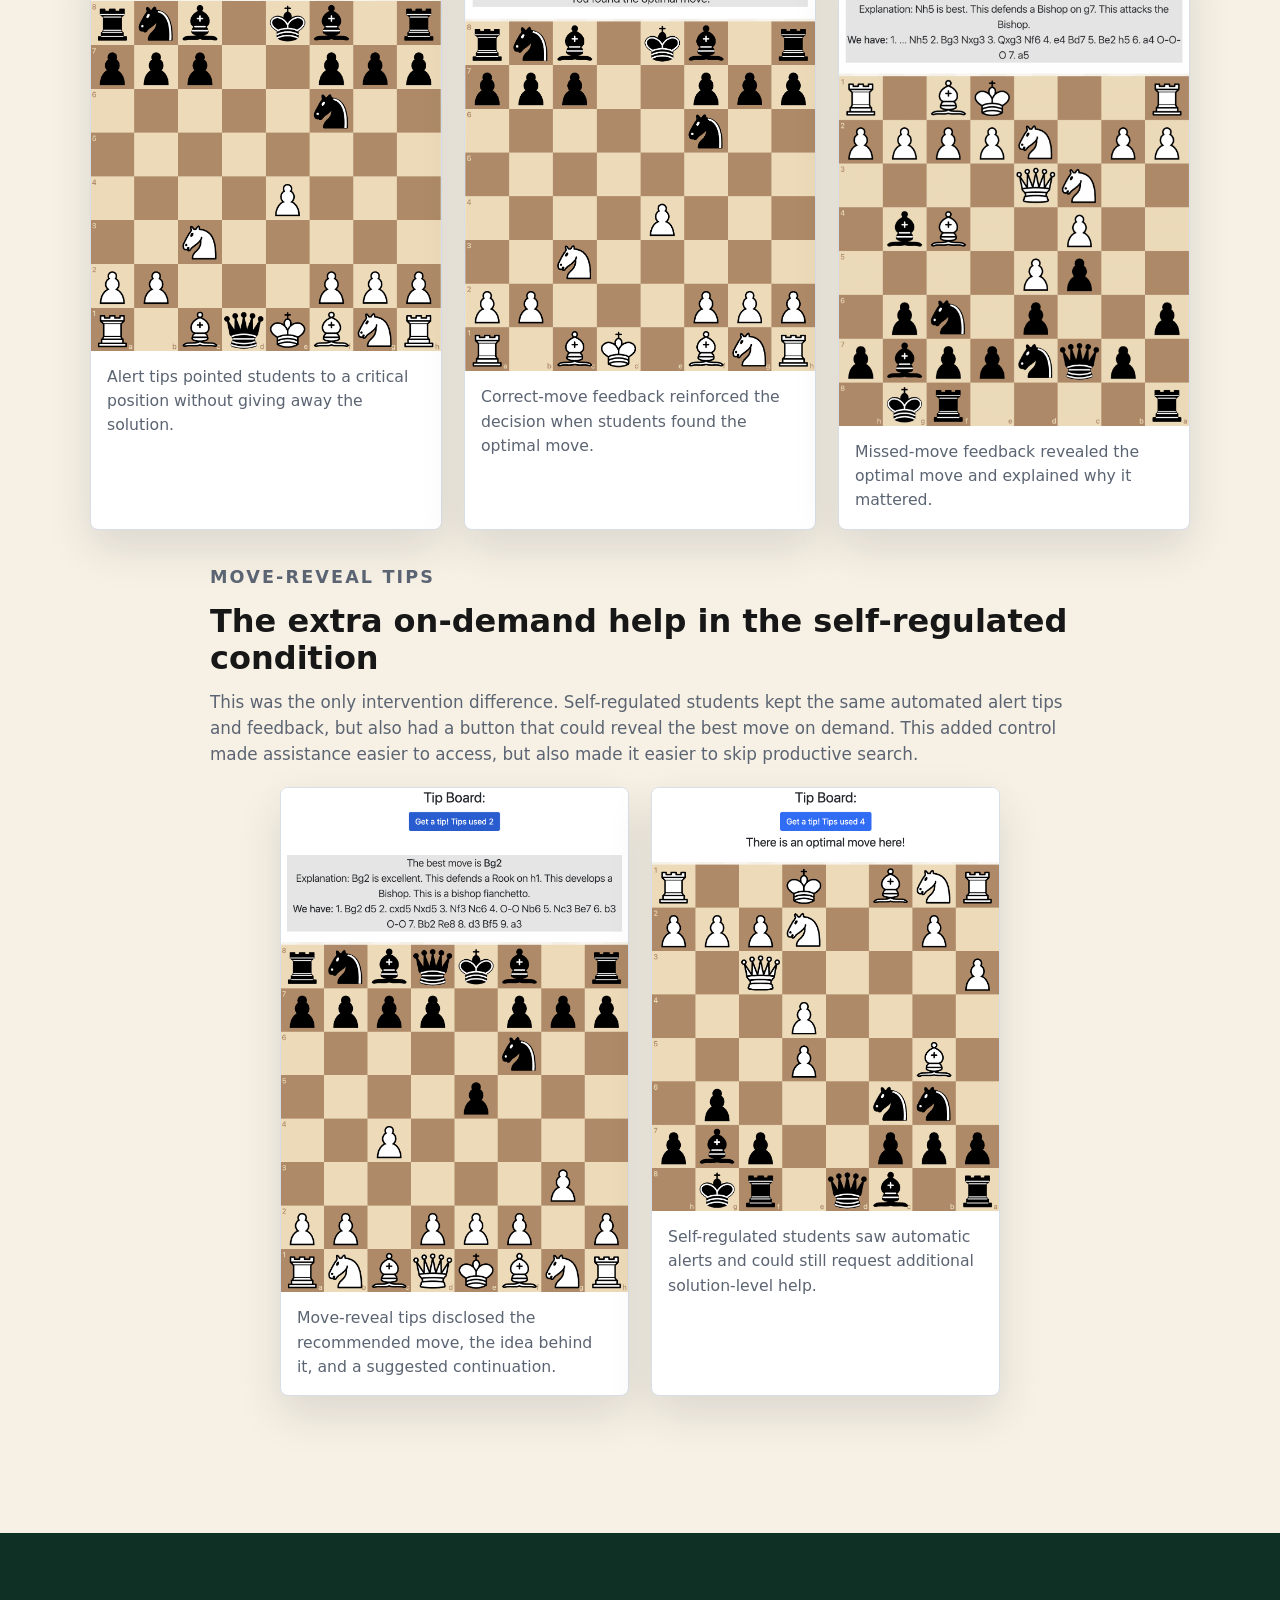
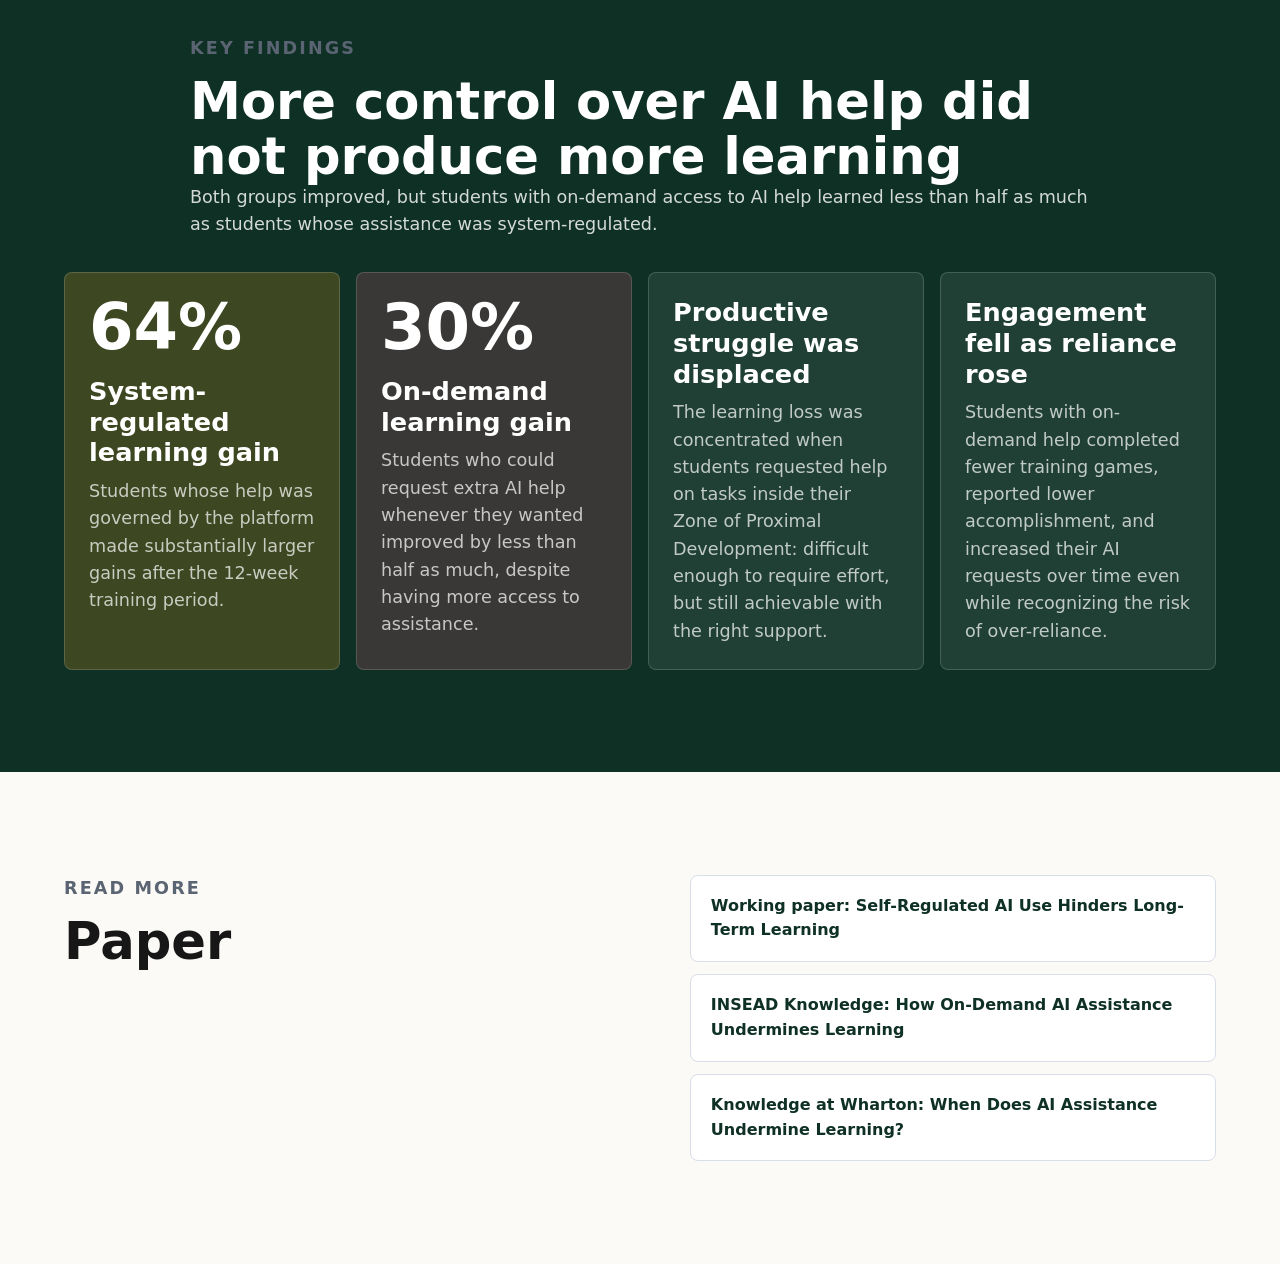
==== commit 4034a8d9: "Use consistent font for condition cards" ====
--- a/index.html
+++ b/index.html
@@ -199,7 +199,9 @@
           <article>
             <span class="tag">Condition 2</span>
             <h3>Self-regulated</h3>
-            <p class="condition-tools">(alert tips + button to get on-demand move-reveal tips)</p>
+            <p class="condition-tools">
+              (alert tips + button to get <span>on-demand move-reveal tips)</span>
+            </p>
             <p class="condition-agency">
               Agency over AI assistance provision
               <span>(when and how often to click the button)</span>
--- a/styles.css
+++ b/styles.css
@@ -348,7 +348,6 @@
 .section-subheading h3 {
   margin: 0 0 12px;
   color: var(--ink);
-  font-family: Georgia, "Times New Roman", serif;
   font-size: clamp(1.45rem, 2.5vw, 2.15rem);
   line-height: 1.16;
 }
@@ -408,35 +407,38 @@
 
 .intervention-grid--compare article {
   display: flex;
-  min-height: 260px;
+  min-height: 230px;
   flex-direction: column;
   align-items: center;
   justify-content: flex-start;
-  padding: 32px 28px;
+  padding: 30px 28px;
   text-align: center;
 }
 
 .intervention-grid--compare h3 {
   color: var(--forest-dark);
-  font-family: Georgia, "Times New Roman", serif;
-  font-size: clamp(1.9rem, 3.2vw, 2.7rem);
-  line-height: 1.08;
+  font-size: clamp(1.55rem, 2.4vw, 2.05rem);
+  line-height: 1.12;
 }
 
 .intervention-grid--compare .condition-tools {
-  margin-top: 4px;
+  margin-top: 6px;
   color: var(--ink);
-  font-size: clamp(1.05rem, 2vw, 1.35rem);
-  font-weight: 850;
+  font-size: clamp(0.98rem, 1.45vw, 1.16rem);
+  font-weight: 800;
   line-height: 1.25;
+}
+
+.intervention-grid--compare .condition-tools span {
+  display: block;
 }
 
 .intervention-grid--compare .condition-agency {
   margin-top: auto;
   color: var(--ink);
-  font-size: clamp(1.25rem, 2.2vw, 1.8rem);
-  font-weight: 900;
-  line-height: 1.14;
+  font-size: clamp(1.08rem, 1.65vw, 1.32rem);
+  font-weight: 850;
+  line-height: 1.2;
 }
 
 .intervention-grid--compare .condition-agency span {
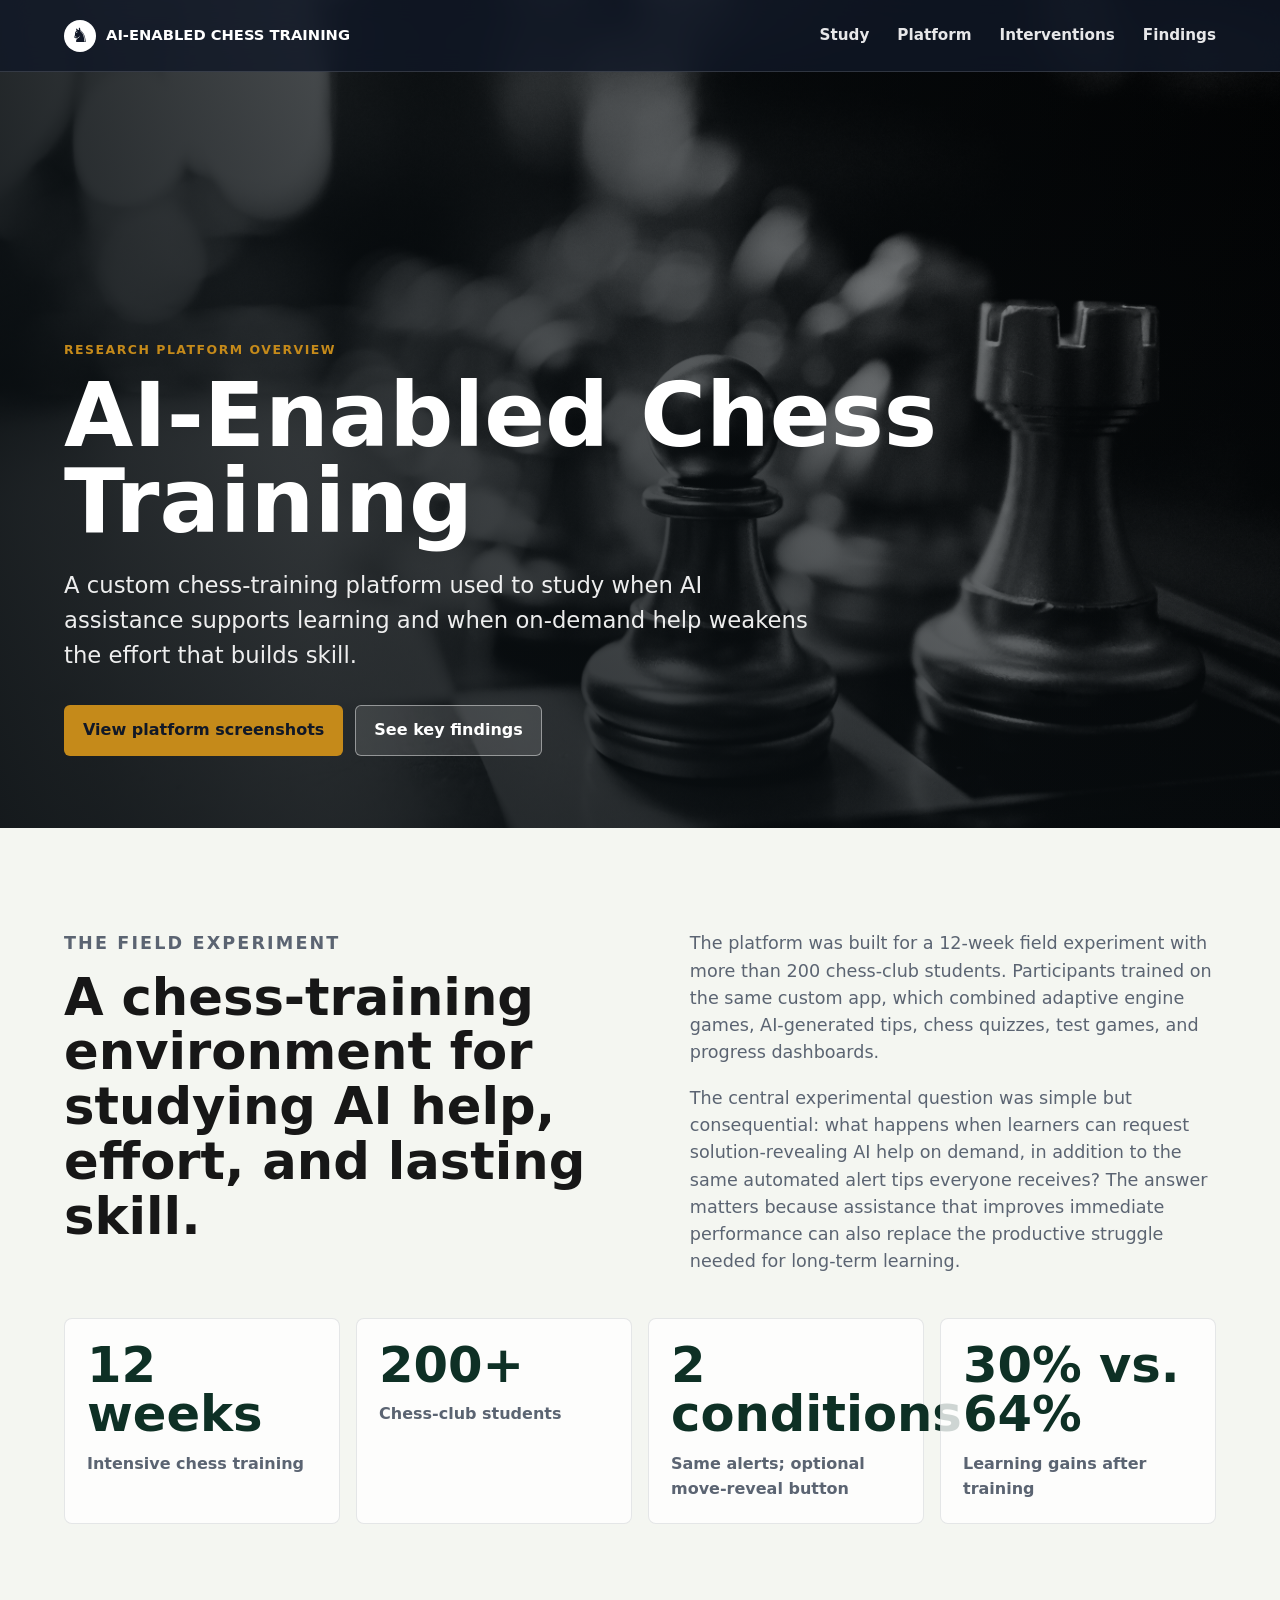
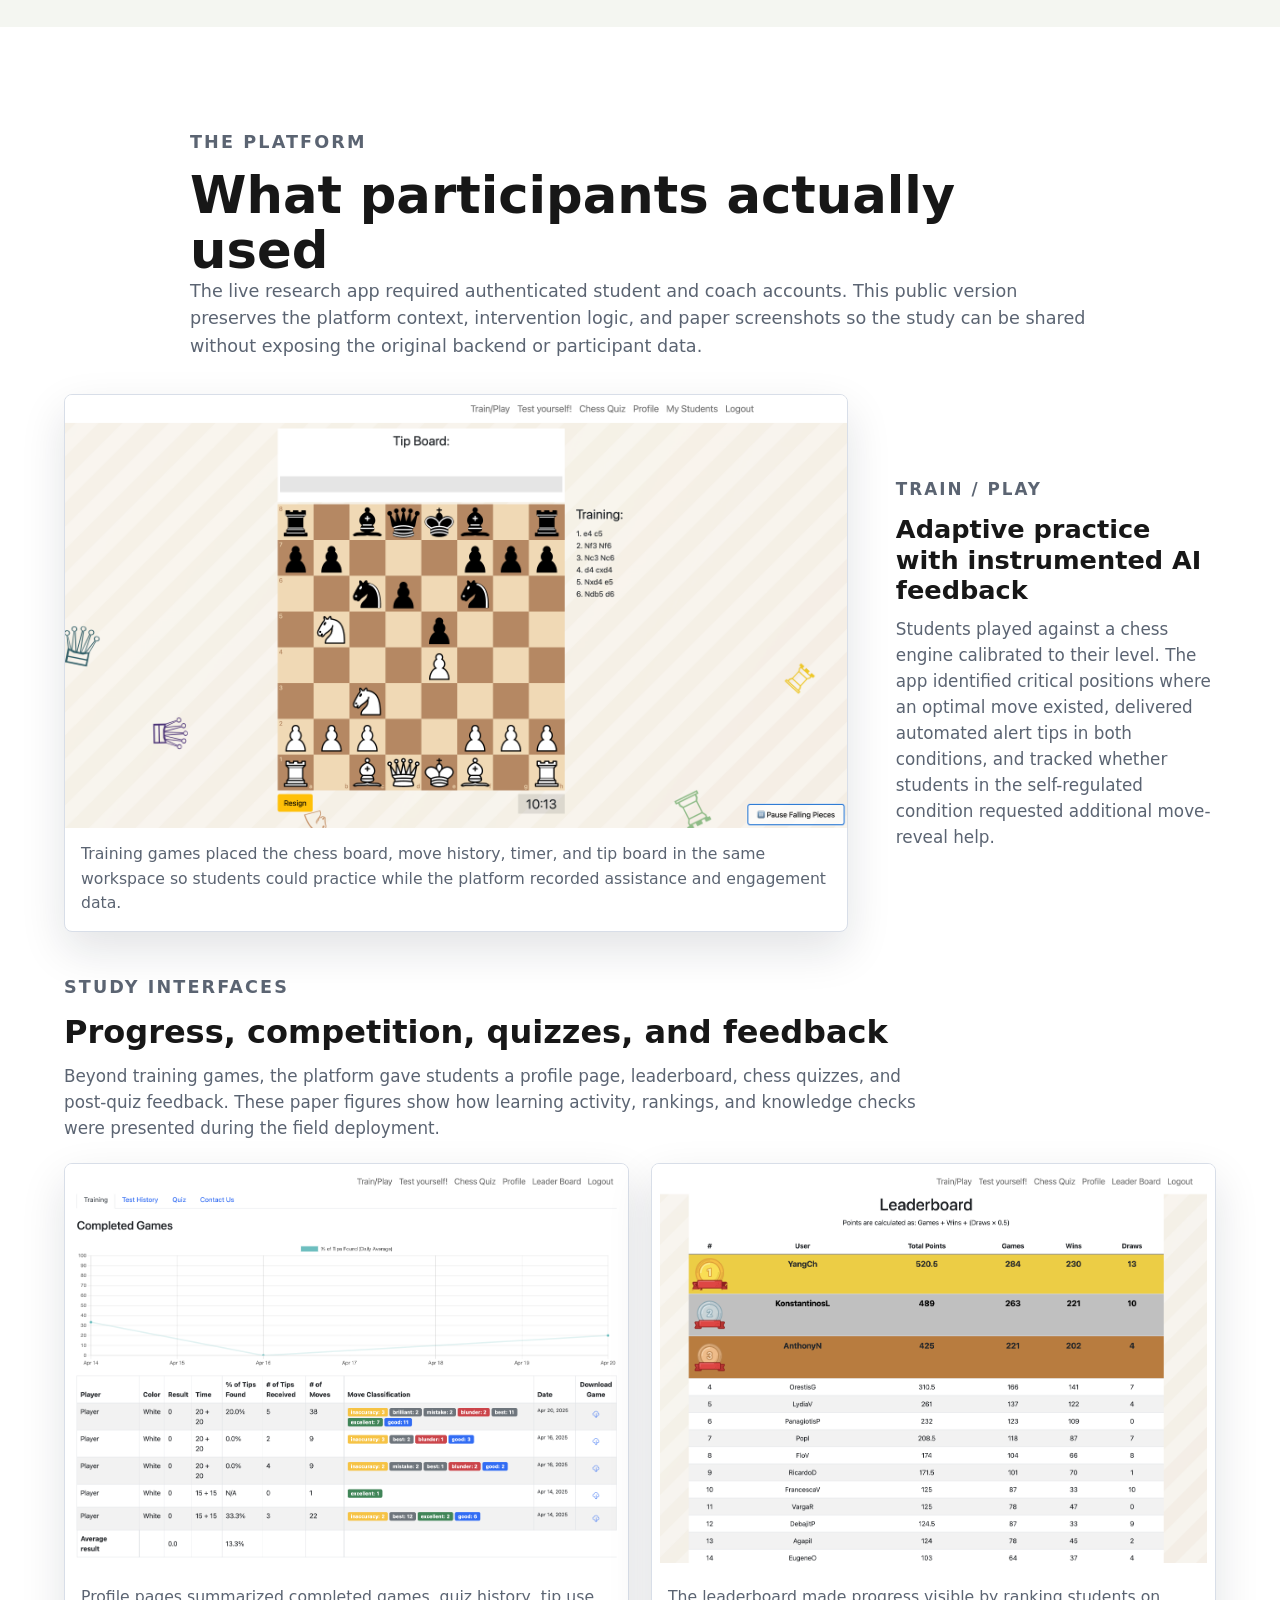
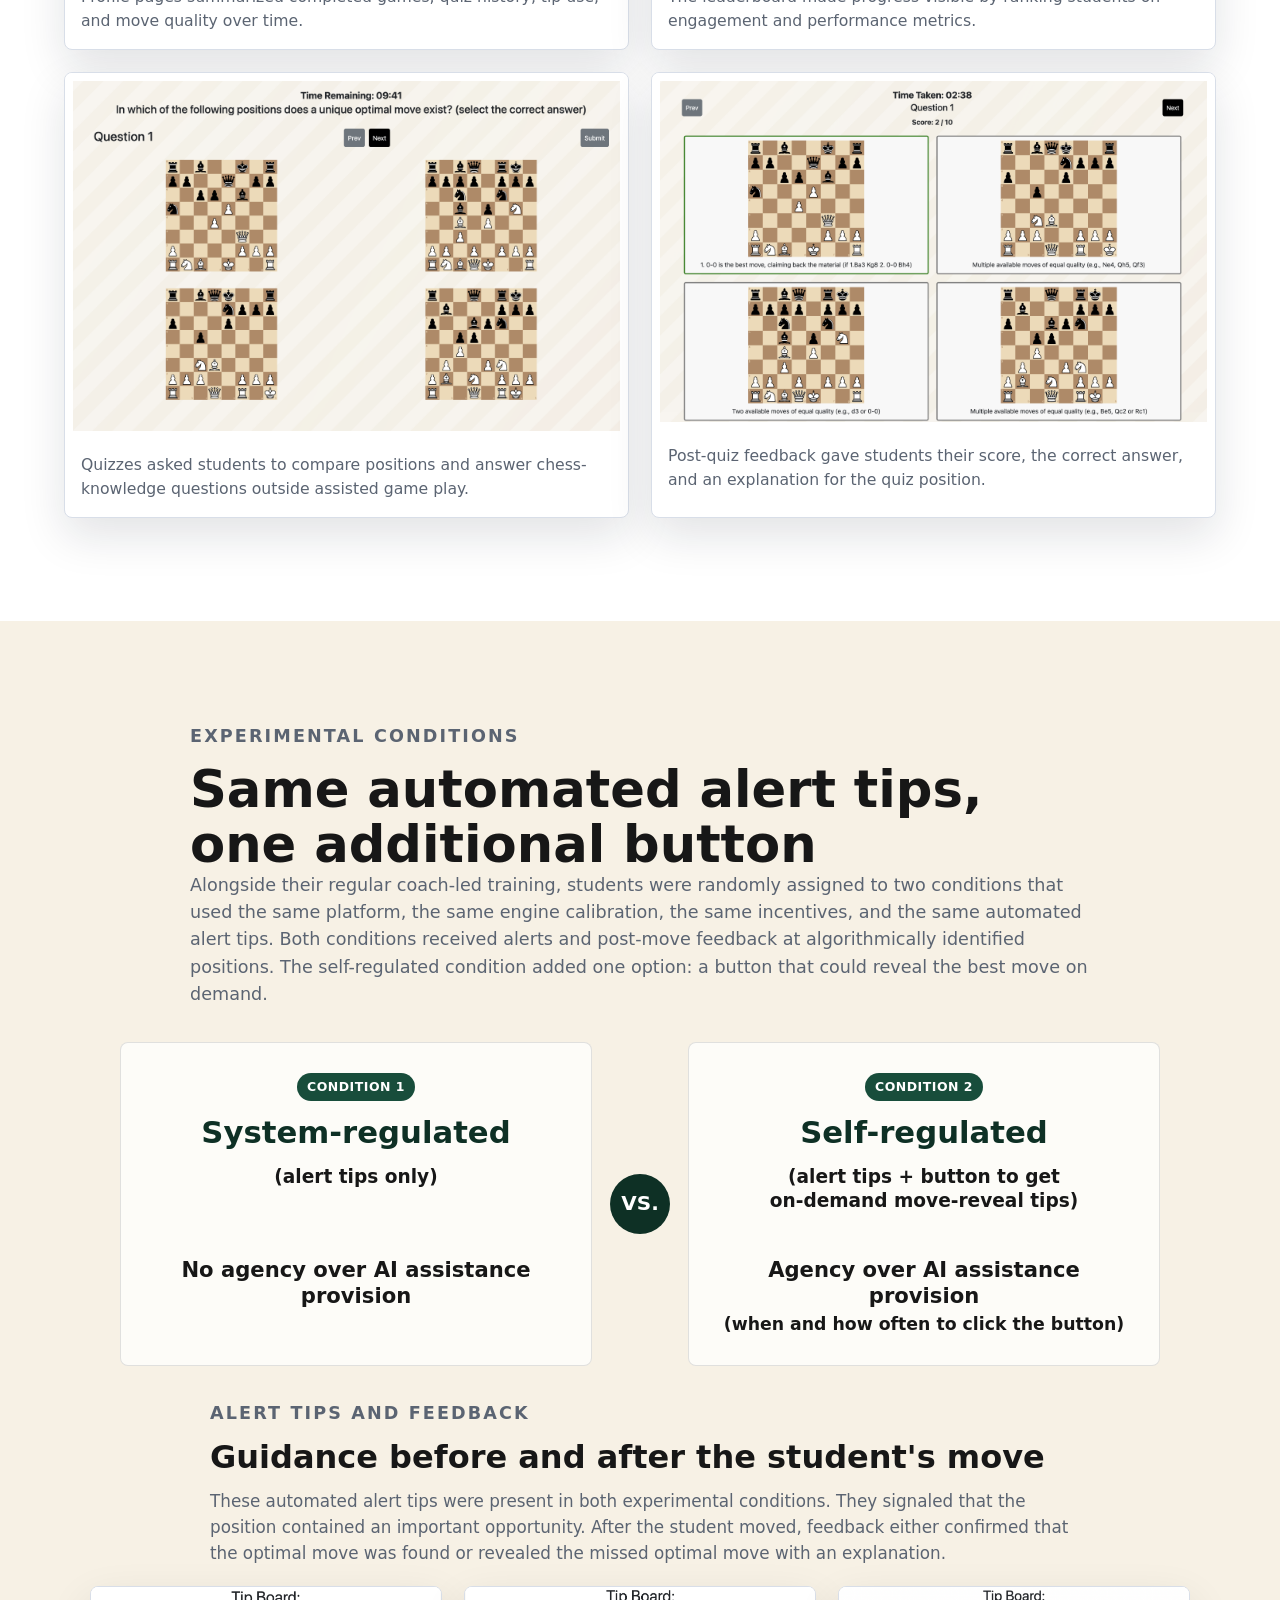
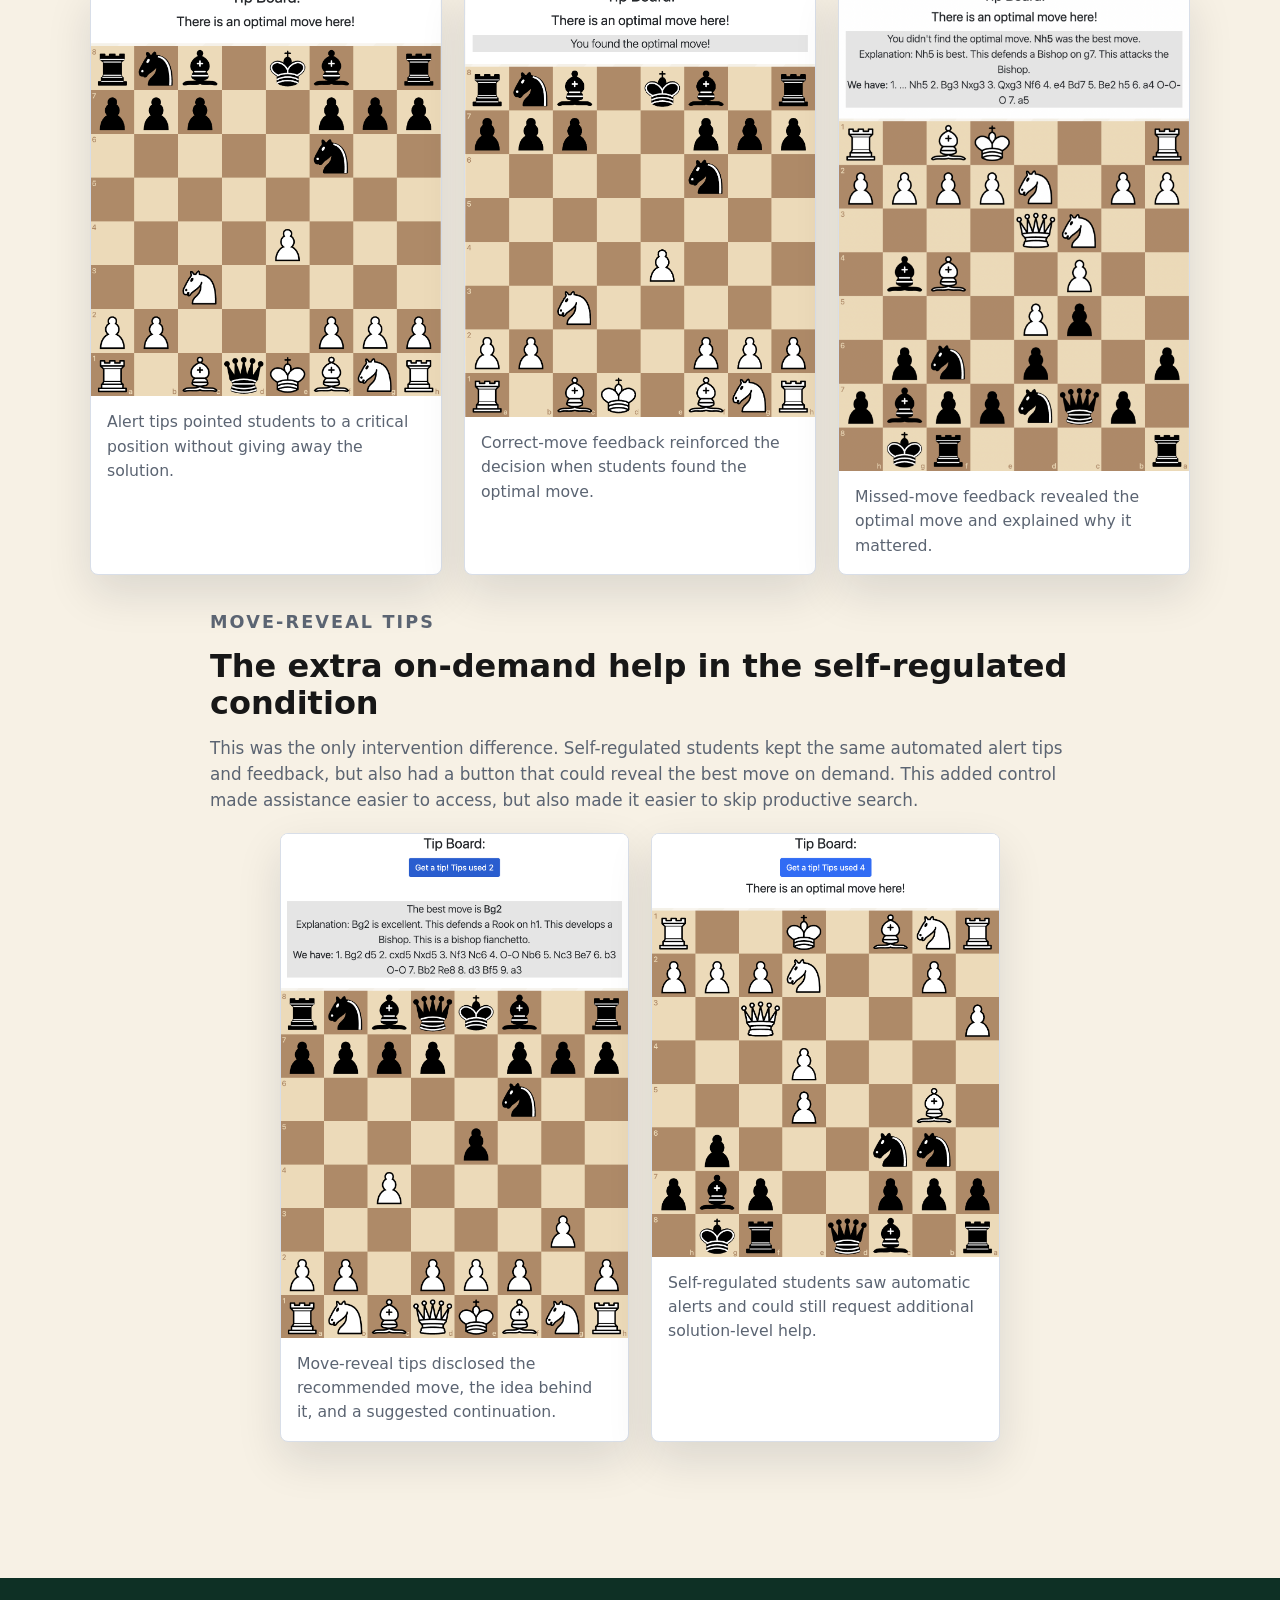
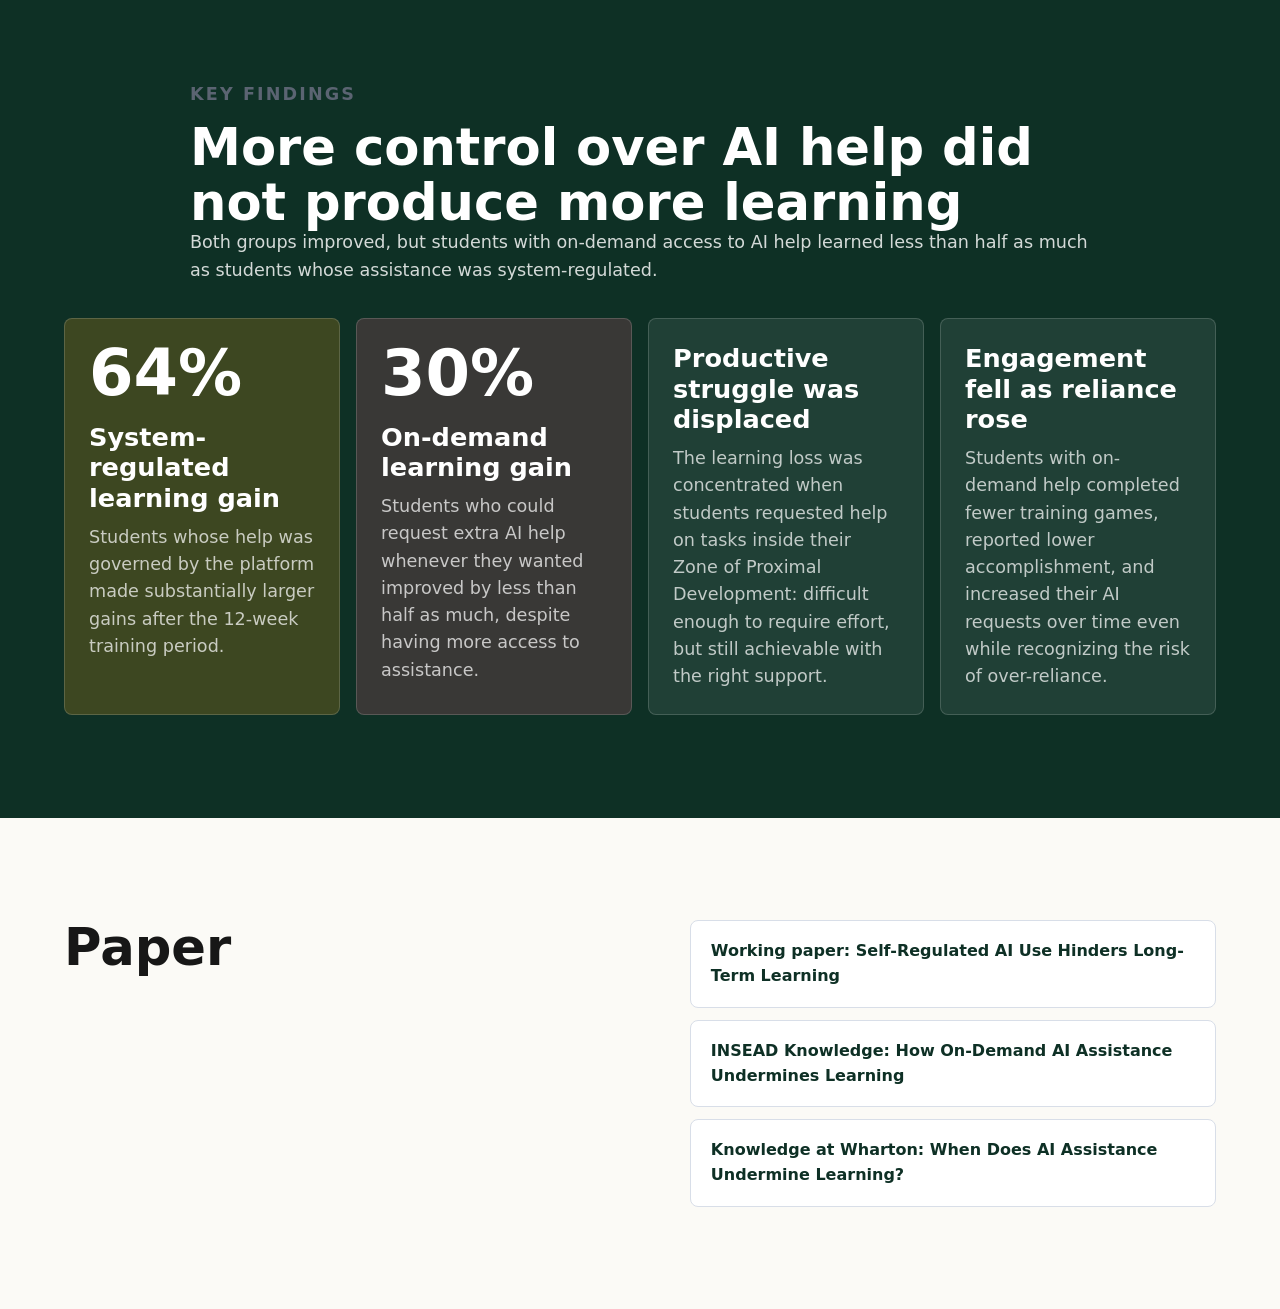
==== commit e5b2f866: "Remove read more label" ====
--- a/index.html
+++ b/index.html
@@ -22,7 +22,6 @@
         <a href="#platform">Platform</a>
         <a href="#interventions">Interventions</a>
         <a href="#findings">Findings</a>
-        <a href="#read-more">Read more</a>
       </nav>
     </header>
 
@@ -334,7 +333,6 @@
       <section id="read-more" class="section read-more-section">
         <div class="section-inner two-column">
           <div>
-            <p class="eyebrow">Read more</p>
             <h2>Paper</h2>
           </div>
           <div class="link-list">
--- a/styles.css
+++ b/styles.css
@@ -423,6 +423,7 @@
 
 .intervention-grid--compare .condition-tools {
   margin-top: 6px;
+  min-height: 50px;
   color: var(--ink);
   font-size: clamp(0.98rem, 1.45vw, 1.16rem);
   font-weight: 800;
@@ -434,7 +435,7 @@
 }
 
 .intervention-grid--compare .condition-agency {
-  margin-top: auto;
+  margin-top: clamp(26px, 3.8vw, 42px);
   color: var(--ink);
   font-size: clamp(1.08rem, 1.65vw, 1.32rem);
   font-weight: 850;
